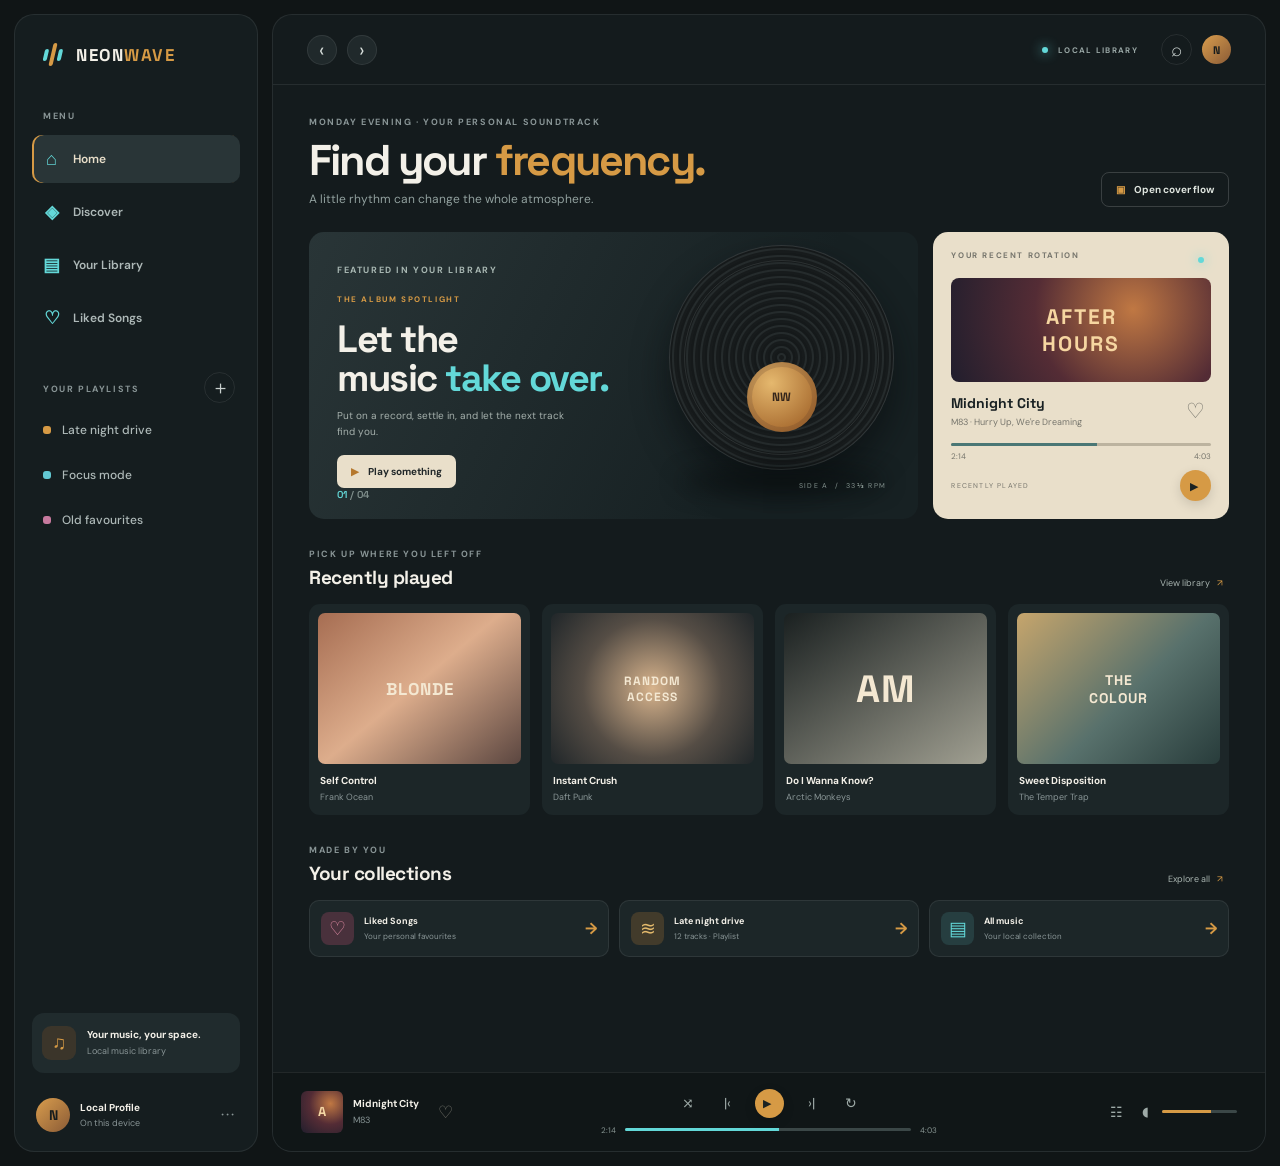
==== frontend/index.html @ ccfdaa90 "Frontend has been completed" ====
<!DOCTYPE html>
<html lang="en">
<head>
  <meta charset="UTF-8">
  <meta name="viewport" content="width=device-width, initial-scale=1.0">
  <meta name="theme-color" content="#101516">
  <title>NeonWave — Music for your space</title>
  <link rel="preconnect" href="https://fonts.googleapis.com">
  <link rel="preconnect" href="https://fonts.gstatic.com" crossorigin>
  <link href="https://fonts.googleapis.com/css2?family=DM+Sans:wght@400;500;600;700&family=Space+Grotesk:wght@400;500;600;700&display=swap" rel="stylesheet">
  <link rel="stylesheet" href="css/style.css">
</head>
<body>
  <div class="app-shell">
    <aside class="sidebar">
      <a class="brand" href="#" aria-label="NeonWave home">
        <span class="brand-mark"><span></span><span></span><span></span></span>
        <span>NEON<span class="brand-accent">WAVE</span></span>
      </a>

      <div class="sidebar-label">MENU</div>
      <nav class="primary-nav" aria-label="Main navigation">
        <button class="nav-item active" data-page="home"><span class="nav-icon">⌂</span>Home</button>
        <button class="nav-item" data-page="discover"><span class="nav-icon">◈</span>Discover</button>
        <button class="nav-item" data-page="library"><span class="nav-icon">▤</span>Your Library</button>
        <button class="nav-item" data-page="liked"><span class="nav-icon">♡</span>Liked Songs</button>
      </nav>

      <div class="sidebar-heading">
        <span class="sidebar-label">YOUR PLAYLISTS</span>
        <button class="icon-button add-playlist" aria-label="Create playlist" title="Create playlist">＋</button>
      </div>
      <nav class="playlist-nav" aria-label="Playlists">
        <button class="playlist-link" data-page="playlist"><span class="playlist-dot dot-gold"></span>Late night drive</button>
        <button class="playlist-link" data-page="playlist"><span class="playlist-dot dot-blue"></span>Focus mode</button>
        <button class="playlist-link" data-page="playlist"><span class="playlist-dot dot-pink"></span>Old favourites</button>
      </nav>

      <div class="sidebar-bottom">
        <div class="storage-card">
          <div class="storage-icon">♫</div>
          <div><strong>Your music, your space.</strong><span>Local music library</span></div>
        </div>
        <button class="profile-button">
          <span class="avatar">N</span>
          <span class="profile-copy"><strong>Local Profile</strong><small>On this device</small></span>
          <span class="more-dots">···</span>
        </button>
      </div>
    </aside>

    <main class="main-panel">
      <header class="topbar">
        <div class="history-controls">
          <button class="round-button" aria-label="Go back">‹</button>
          <button class="round-button" aria-label="Go forward">›</button>
        </div>
        <div class="topbar-right">
          <span class="local-indicator"><i></i> LOCAL LIBRARY</span>
          <button class="icon-button" aria-label="Search">⌕</button>
          <button class="avatar small-avatar" aria-label="Profile">N</button>
        </div>
      </header>

      <section class="page-content" id="page-home">
        <div class="welcome-row">
          <div>
            <p class="eyebrow">MONDAY EVENING · YOUR PERSONAL SOUNDTRACK</p>
            <h1>Find your <span>frequency.</span></h1>
            <p class="subheading">A little rhythm can change the whole atmosphere.</p>
          </div>
          <button class="outline-button" id="open-cover-flow"><span>▣</span> Open cover flow</button>
        </div>

        <div class="feature-grid">
          <article class="vinyl-feature">
            <div class="feature-copy">
              <p class="eyebrow light-eyebrow">FEATURED IN YOUR LIBRARY</p>
              <span class="feature-kicker">THE ALBUM SPOTLIGHT</span>
              <h2>Let the<br>music <em>take over.</em></h2>
              <p class="feature-description">Put on a record, settle in, and let the next track find you.</p>
              <button class="cream-button" id="play-featured"><span>▶</span> Play something</button>
            </div>
            <div class="vinyl-art" aria-label="Decorative vinyl record">
              <div class="record">
                <div class="record-grooves"></div>
                <div class="record-label"><span>NW</span></div>
              </div>
              <div class="record-shadow"></div>
              <span class="art-caption">SIDE A&nbsp; / &nbsp;33⅓ RPM</span>
            </div>
            <div class="feature-number">01 <span>/ 04</span></div>
          </article>

          <article class="now-card">
            <div class="card-topline"><span class="eyebrow">YOUR RECENT ROTATION</span><span class="live-dot"></span></div>
            <div class="mini-cover cover-one"><span>AFTER<br>HOURS</span></div>
            <div class="now-info">
              <div><h3>Midnight City</h3><p>M83 · Hurry Up, We're Dreaming</p></div>
              <button class="heart-button" aria-label="Like song">♡</button>
            </div>
            <div class="mini-progress"><span></span></div>
            <div class="time-row"><span>2:14</span><span>4:03</span></div>
            <div class="card-play-row"><span>RECENTLY PLAYED</span><button class="play-circle" aria-label="Play">▶</button></div>
          </article>
        </div>

        <section class="section-block">
          <div class="section-heading">
            <div><p class="eyebrow">PICK UP WHERE YOU LEFT OFF</p><h2>Recently played</h2></div>
            <button class="text-button" data-page="library">View library <span>↗</span></button>
          </div>
          <div class="recent-grid">
            <article class="music-tile"><div class="tile-cover cover-two"><span>BLONDE</span></div><div class="tile-meta"><strong>Self Control</strong><span>Frank Ocean</span></div><button class="tile-play" aria-label="Play Self Control">▶</button></article>
            <article class="music-tile"><div class="tile-cover cover-three"><span>RANDOM<br>ACCESS</span></div><div class="tile-meta"><strong>Instant Crush</strong><span>Daft Punk</span></div><button class="tile-play" aria-label="Play Instant Crush">▶</button></article>
            <article class="music-tile"><div class="tile-cover cover-four"><span>AM</span></div><div class="tile-meta"><strong>Do I Wanna Know?</strong><span>Arctic Monkeys</span></div><button class="tile-play" aria-label="Play Do I Wanna Know">▶</button></article>
            <article class="music-tile"><div class="tile-cover cover-five"><span>THE<br>COLOUR</span></div><div class="tile-meta"><strong>Sweet Disposition</strong><span>The Temper Trap</span></div><button class="tile-play" aria-label="Play Sweet Disposition">▶</button></article>
          </div>
        </section>

        <section class="section-block library-preview">
          <div class="section-heading">
            <div><p class="eyebrow">MADE BY YOU</p><h2>Your collections</h2></div>
            <button class="text-button" data-page="library">Explore all <span>↗</span></button>
          </div>
          <div class="collection-row">
            <button class="collection-card" data-page="liked"><span class="collection-symbol liked-symbol">♡</span><span><strong>Liked Songs</strong><small>Your personal favourites</small></span><b>→</b></button>
            <button class="collection-card" data-page="playlist"><span class="collection-symbol playlist-symbol">≋</span><span><strong>Late night drive</strong><small>12 tracks · Playlist</small></span><b>→</b></button>
            <button class="collection-card" data-page="library"><span class="collection-symbol library-symbol">▤</span><span><strong>All music</strong><small>Your local collection</small></span><b>→</b></button>
          </div>
        </section>
      </section>

      <section class="page-content alternate-page hidden" id="page-discover">
        <p class="eyebrow">EXPLORE YOUR SOUND</p><h1>Discover<span>.</span></h1><p class="subheading">New corners of your own music collection.</p>
        <div class="empty-state"><div class="empty-orb">✳</div><h2>Your next favourite is already here.</h2><p>Discovery suggestions will appear here as your library grows.</p></div>
      </section>
      <section class="page-content alternate-page hidden" id="page-library">
        <p class="eyebrow">ALL YOUR LOCAL TRACKS</p><h1>Your <span>Library.</span></h1><p class="subheading">One home for every track on this device.</p>
        <div class="empty-state"><div class="empty-orb">♫</div><h2>Your library is ready for music.</h2><p>We'll connect the import-folder and track-list features to Python next.</p></div>
      </section>
      <section class="page-content alternate-page hidden" id="page-liked">
        <p class="eyebrow">THE ONES YOU LOVE</p><h1>Liked <span>Songs.</span></h1><p class="subheading">Every track worth keeping close.</p>
        <div class="empty-state"><div class="empty-orb heart-orb">♡</div><h2>Your favourites live here.</h2><p>Use the heart on a track to add it to this collection.</p></div>
      </section>
      <section class="page-content alternate-page hidden" id="page-playlist">
        <p class="eyebrow">YOUR PERSONAL MIX</p><h1>Playlists<span>.</span></h1><p class="subheading">Collections for every mood and moment.</p>
        <div class="empty-state"><div class="empty-orb">≋</div><h2>Make a playlist your own.</h2><p>Create, rename and organise playlists from your music library.</p><button class="outline-button" id="create-playlist">＋ Create playlist</button></div>
      </section>

      <section class="cover-flow-page hidden" id="cover-flow">
        <div class="cover-flow-header"><button class="outline-button" id="close-cover-flow">← Back to home</button><span class="eyebrow">NOW PLAYING · COVER FLOW</span></div>
        <div class="cover-stage">
          <div class="flow-cover flow-left"><div class="flow-art art-blue">DEEP<br>BLUE</div></div>
          <div class="flow-cover flow-center"><div class="flow-art art-orange">AFTER<br>HOURS</div></div>
          <div class="flow-cover flow-right"><div class="flow-art art-pink">SOFT<br>FOCUS</div></div>
        </div>
        <div class="flow-track"><p class="eyebrow">CURRENTLY SELECTED</p><h2>Midnight City</h2><p>M83 · Hurry Up, We're Dreaming</p></div>
        <div class="flow-controls"><button class="round-button">‹</button><button class="play-circle large-play">▶</button><button class="round-button">›</button></div>
      </section>

      <footer class="player-bar">
        <div class="player-track">
          <div class="player-thumb cover-one">A</div>
          <div class="player-track-copy"><strong id="player-title">Midnight City</strong><span id="player-artist">M83</span></div>
          <button class="heart-button" aria-label="Like current song">♡</button>
        </div>
        <div class="player-center">
          <div class="player-buttons"><button aria-label="Shuffle">⤨</button><button aria-label="Previous">|‹</button><button class="play-circle player-play" id="main-play" aria-label="Play or pause">▶</button><button aria-label="Next">›|</button><button aria-label="Repeat">↻</button></div>
          <div class="seek-row"><span>2:14</span><div class="seek-track"><span></span></div><span>4:03</span></div>
        </div>
        <div class="player-extra"><button aria-label="Queue">☷</button><span>◖</span><div class="volume-track"><span></span></div></div>
      </footer>
    </main>
  </div>
  <script src="js/app.js"></script>
</body>
</html>
---- frontend/css/style.css ----
/* NeonWave — visual system */
:root {
  --bg: #101516;
  --sidebar: #151d1f;
  --panel: #1b2527;
  --panel-soft: #222d2f;
  --cream: #e9dfca;
  --cream-muted: #cfc3aa;
  --ink: #182022;
  --text: #f3f0e8;
  --muted: #899596;
  --gold: #d69a45;
  --cyan: #63d8d8;
  --line: rgba(255,255,255,.08);
  --font: "DM Sans", sans-serif;
  --display: "Space Grotesk", sans-serif;
}
* { box-sizing: border-box; }
html, body { margin: 0; min-height: 100%; background: var(--bg); color: var(--text); font-family: var(--font); }
body { min-width: 760px; }
button { color: inherit; font: inherit; cursor: pointer; }
button:focus-visible, a:focus-visible { outline: 2px solid var(--cyan); outline-offset: 3px; }
.app-shell { min-height: 100vh; display: grid; grid-template-columns: 244px minmax(0,1fr); padding: 14px; gap: 14px; }
.sidebar { background: var(--sidebar); border: 1px solid var(--line); border-radius: 20px; padding: 27px 17px 17px; display: flex; flex-direction: column; min-height: calc(100vh - 28px); }
.brand { display: flex; align-items: center; gap: 11px; color: var(--text); text-decoration: none; font: 700 17px var(--display); letter-spacing: 1.5px; padding: 0 8px 43px; }
.brand-accent { color: var(--gold); }
.brand-mark { width: 25px; height: 25px; display: flex; align-items: center; justify-content: center; gap: 3px; transform: skew(-13deg); }
.brand-mark span { width: 4px; border-radius: 8px; background: var(--cyan); }
.brand-mark span:nth-child(1), .brand-mark span:nth-child(3) { height: 12px; }
.brand-mark span:nth-child(2) { height: 23px; background: var(--gold); }
.sidebar-label, .eyebrow { color: var(--muted); font-size: 9px; font-weight: 700; letter-spacing: 1.6px; }
.sidebar-label { padding: 0 11px 13px; }
.primary-nav, .playlist-nav { display: grid; gap: 5px; }
.nav-item, .playlist-link { border: 0; background: transparent; color: #aeb9b8; text-align: left; border-radius: 10px; padding: 12px 11px; font-size: 12px; font-weight: 600; transition: .2s ease; }
.nav-item { display: flex; align-items: center; gap: 13px; }
.nav-item:hover, .playlist-link:hover { background: rgba(255,255,255,.055); color: white; }
.nav-item.active { background: #293537; color: var(--cream); box-shadow: inset 2px 0 var(--gold); }
.nav-icon { width: 17px; text-align: center; font-size: 18px; color: var(--cyan); }
.sidebar-heading { display: flex; align-items: center; justify-content: space-between; margin-top: 39px; }
.sidebar-heading .sidebar-label { padding-bottom: 13px; }
.icon-button { width: 31px; height: 31px; border: 1px solid var(--line); border-radius: 50%; background: transparent; color: #c8d0ce; font-size: 19px; }
.icon-button:hover { color: var(--cyan); border-color: var(--cyan); }
.add-playlist { margin: -9px 5px 7px 0; }
.playlist-link { display: flex; align-items: center; gap: 11px; font-weight: 500; }
.playlist-dot { width: 8px; height: 8px; border-radius: 3px; }
.dot-gold { background: #d69a45; }.dot-blue { background: #62c8d2; }.dot-pink { background: #c77a9e; }
.sidebar-bottom { margin-top: auto; }
.storage-card { display: flex; gap: 11px; align-items: center; padding: 13px 10px; background: #202b2d; border-radius: 12px; margin-bottom: 15px; }
.storage-icon { width: 34px; height: 34px; display: grid; place-items: center; border-radius: 9px; color: var(--gold); background: #3b352a; font-size: 19px; }
.storage-card strong, .storage-card span { display: block; }.storage-card strong { font-size: 10px; }.storage-card span { color: var(--muted); font-size: 9px; margin-top: 4px; }
.profile-button { width: 100%; display: flex; align-items: center; gap: 10px; padding: 10px 4px 2px; background: transparent; border: 0; text-align: left; }
.avatar { display: grid; place-items: center; flex: 0 0 auto; width: 34px; height: 34px; border-radius: 50%; background: linear-gradient(135deg,#d99d4d,#8a5b36); color: #171c1d; font: 700 14px var(--display); }
.profile-copy { display: grid; gap: 3px; }.profile-copy strong { font-size: 10px; }.profile-copy small { color: var(--muted); font-size: 9px; }.more-dots { margin-left: auto; color: var(--muted); letter-spacing: 2px; }
.main-panel { min-width: 0; background: #141b1d; border: 1px solid var(--line); border-radius: 20px; overflow: hidden; display: flex; flex-direction: column; min-height: calc(100vh - 28px); }
.topbar { height: 70px; flex: 0 0 70px; display: flex; align-items: center; justify-content: space-between; padding: 0 34px; border-bottom: 1px solid var(--line); }
.history-controls, .topbar-right { display: flex; align-items: center; gap: 10px; }
.round-button { width: 30px; height: 30px; display: grid; place-items: center; border: 1px solid var(--line); border-radius: 50%; background: #20292b; color: #d8dfdc; font-size: 20px; }
.round-button:hover { border-color: var(--cyan); color: var(--cyan); }
.local-indicator { color: #9aa8a6; font-size: 8px; font-weight: 700; letter-spacing: 1.3px; margin-right: 13px; }
.local-indicator i, .live-dot { display: inline-block; width: 6px; height: 6px; border-radius: 50%; background: var(--cyan); margin-right: 7px; box-shadow: 0 0 12px #63d8d8; }
.small-avatar { border: 0; width: 29px; height: 29px; font-size: 11px; }
.page-content { padding: 31px 36px 115px; overflow: auto; flex: 1; }
.welcome-row { display: flex; justify-content: space-between; align-items: end; gap: 20px; margin-bottom: 25px; }
.eyebrow { margin: 0 0 10px; }
h1, h2, h3, p { margin-top: 0; }
h1, h2, h3 { font-family: var(--display); }
h1 { margin-bottom: 7px; font-size: clamp(29px,3.4vw,43px); letter-spacing: -1.8px; line-height: 1.08; }
h1 span { color: var(--gold); }
.subheading { color: #91a09e; font-size: 12px; margin-bottom: 0; }
.outline-button { border: 1px solid rgba(255,255,255,.16); background: transparent; color: #dfe5df; padding: 10px 14px; border-radius: 8px; font-size: 10px; font-weight: 700; white-space: nowrap; }
.outline-button:hover { border-color: var(--cyan); color: var(--cyan); }
.outline-button span { color: var(--gold); margin-right: 7px; }
.feature-grid { display: grid; grid-template-columns: minmax(0,1.65fr) minmax(230px,.8fr); gap: 15px; }
.vinyl-feature { position: relative; min-height: 270px; overflow: hidden; border-radius: 15px; padding: 25px 28px; background: linear-gradient(115deg,#293537,#172123 72%); display: flex; align-items: center; }
.feature-copy { position: relative; z-index: 2; width: 57%; }
.light-eyebrow { color: #a8b7b2; }.feature-kicker { color: var(--gold); font-size: 8px; font-weight: 700; letter-spacing: 1.6px; }
.feature-copy h2 { font-size: clamp(25px,3vw,38px); line-height: 1.03; letter-spacing: -1.5px; margin: 13px 0 10px; }
.feature-copy h2 em { color: var(--cyan); font-style: normal; }
.feature-description { max-width: 230px; color: #a6b1ad; font-size: 10px; line-height: 1.6; }
.cream-button { border: 0; border-radius: 7px; padding: 10px 14px; background: var(--cream); color: #202729; font-size: 10px; font-weight: 700; margin-top: 5px; }
.cream-button span { margin-right: 7px; color: #b5782d; }
.vinyl-art { position: absolute; width: 250px; height: 250px; right: 4%; top: 13px; }
.record { position: absolute; width: 225px; height: 225px; border-radius: 50%; right: 0; top: 0; background: repeating-radial-gradient(circle,#171b1c 0 2px,#252b2c 3px 4px,#15191a 5px 7px); box-shadow: 0 18px 35px #080c0d99, inset 0 0 0 1px #68717255; display: grid; place-items: center; }
.record::after { content: ""; position: absolute; inset: 15px; border-radius: 50%; border: 1px solid #727a7740; }
.record-label { width: 70px; height: 70px; display: grid; place-items: center; border-radius: 50%; background: radial-gradient(circle at 35% 30%,#e5b86e,#a96d31 75%); color: #34251b; font: 700 12px var(--display); box-shadow: inset 0 0 0 5px #553b2a33; }
.record-shadow { position: absolute; width: 205px; height: 25px; right: 9px; bottom: 1px; border-radius: 50%; background: #080c0d; filter: blur(12px); opacity: .65; }
.art-caption { position: absolute; right: 8px; bottom: 5px; color: #83918d; font-size: 7px; letter-spacing: 1.3px; }
.feature-number { position: absolute; bottom: 18px; left: 28px; color: var(--cyan); font: 600 10px var(--display); }.feature-number span { color: #82918e; }
.now-card { background: var(--cream); color: var(--ink); border-radius: 15px; padding: 18px; min-width: 0; }
.card-topline { display: flex; align-items: center; justify-content: space-between; }.card-topline .eyebrow { color: #77766d; font-size: 8px; }
.mini-cover { width: 100%; height: 104px; margin: 8px 0 12px; display: grid; place-items: center; border-radius: 8px; color: #f6d6a1; font: 700 21px var(--display); letter-spacing: 2px; text-align: center; }
.cover-one { background: radial-gradient(circle at 70% 30%,#c07843,#542c35 50%,#211e2d); }
.now-info { display: flex; align-items: center; justify-content: space-between; gap: 8px; }.now-info h3 { font-size: 14px; margin: 0 0 4px; }.now-info p { font-size: 9px; color: #77766d; margin: 0; }
.heart-button { border: 0; background: transparent; color: #77766d; font-size: 21px; }.heart-button.liked { color: #d05c72; }
.mini-progress, .seek-track, .volume-track { height: 3px; border-radius: 10px; background: #bcb39f; overflow: hidden; }.mini-progress { margin-top: 15px; }.mini-progress span { display: block; width: 56%; height: 100%; background: #4a7775; }
.time-row { display: flex; justify-content: space-between; color: #77766d; font-size: 8px; margin-top: 5px; }
.card-play-row { display: flex; justify-content: space-between; align-items: center; color: #77766d; font-size: 7px; letter-spacing: 1.2px; margin-top: 9px; }
.play-circle { border: 0; width: 31px; height: 31px; border-radius: 50%; display: grid; place-items: center; background: var(--gold); color: #1b2222; font-size: 11px; padding-left: 2px; box-shadow: 0 4px 12px #0002; }.play-circle:hover { transform: scale(1.06); }
.section-block { margin-top: 29px; }.section-heading { display: flex; align-items: end; justify-content: space-between; margin-bottom: 14px; }.section-heading .eyebrow { margin-bottom: 5px; }.section-heading h2 { font-size: 19px; margin: 0; letter-spacing: -.5px; }
.text-button { border: 0; background: transparent; color: #a8b4b0; font-size: 9px; }.text-button span { color: var(--gold); margin-left: 5px; }
.recent-grid { display: grid; grid-template-columns: repeat(4,minmax(0,1fr)); gap: 12px; }
.music-tile { position: relative; min-width: 0; padding: 9px; border-radius: 11px; background: #1c2628; transition: background .2s,transform .2s; }.music-tile:hover { background: #263335; transform: translateY(-2px); }
.tile-cover { aspect-ratio: 1.35; display: grid; place-items: center; border-radius: 7px; margin-bottom: 10px; color: #f4e8d2; text-align: center; font: 700 17px var(--display); letter-spacing: 1px; }
.cover-two { background: linear-gradient(140deg,#a66d52,#ddad8c 48%,#5b4640); }.cover-three { background: radial-gradient(circle at 50% 50%,#d7b38c,#554d45 55%,#202629); font-size: 12px; }.cover-four { background: linear-gradient(145deg,#1a2020,#a1a092); font-size: 38px; }.cover-five { background: linear-gradient(135deg,#c6a56c,#58716c 55%,#283c3b); font-size: 14px; }
.tile-meta { display: grid; gap: 4px; padding: 0 2px 3px; }.tile-meta strong { font-size: 10px; overflow: hidden; white-space: nowrap; text-overflow: ellipsis; }.tile-meta span { color: var(--muted); font-size: 9px; }
.tile-play { position: absolute; right: 15px; bottom: 39px; width: 27px; height: 27px; border: 0; border-radius: 50%; background: var(--gold); color: #172021; opacity: 0; transform: translateY(4px); transition: .2s; }.music-tile:hover .tile-play { opacity: 1; transform: translateY(0); }
.collection-row { display: grid; grid-template-columns: repeat(3,minmax(0,1fr)); gap: 10px; }.collection-card { display: flex; align-items: center; gap: 10px; min-width: 0; padding: 11px; text-align: left; border: 1px solid var(--line); background: #1c2628; border-radius: 10px; }.collection-card:hover { border-color: #647b78; }.collection-card > span:nth-child(2) { display: grid; gap: 4px; min-width: 0; }.collection-card strong { font-size: 9px; }.collection-card small { color: var(--muted); font-size: 8px; }.collection-card b { margin-left: auto; color: var(--gold); }
.collection-symbol { flex: 0 0 33px; width: 33px; height: 33px; border-radius: 8px; display: grid; place-items: center; font-size: 19px; }.liked-symbol { background: #49313c; color: #e18ba4; }.playlist-symbol { background: #423b2b; color: #e3b96c; }.library-symbol { background: #263e40; color: var(--cyan); }
.player-bar { position: sticky; bottom: 0; z-index: 5; min-height: 79px; display: grid; grid-template-columns: minmax(190px,1fr) minmax(240px,1.2fr) minmax(150px,1fr); align-items: center; gap: 20px; padding: 10px 28px; background: #101718f2; border-top: 1px solid var(--line); backdrop-filter: blur(16px); }
.player-track { display: flex; align-items: center; gap: 10px; min-width: 0; }.player-thumb { width: 42px; height: 42px; flex: 0 0 auto; display: grid; place-items: center; border-radius: 6px; color: #f5d7a5; font: 700 13px var(--display); }.player-track-copy { display: grid; gap: 4px; min-width: 0; }.player-track-copy strong { font-size: 10px; white-space: nowrap; }.player-track-copy span { color: var(--muted); font-size: 9px; }.player-track .heart-button { margin-left: 3px; font-size: 17px; }
.player-center { display: grid; gap: 7px; }.player-buttons { display: flex; justify-content: center; align-items: center; gap: 18px; }.player-buttons > button:not(.play-circle), .player-extra > button { border: 0; background: transparent; color: #9eaaa7; font-size: 14px; }.player-buttons > button:hover, .player-extra > button:hover { color: var(--cyan); }.player-play { width: 29px; height: 29px; }
.seek-row { display: flex; align-items: center; gap: 9px; color: #879491; font-size: 8px; }.seek-track { flex: 1; background: #3b4747; }.seek-track span { display: block; width: 54%; height: 100%; background: var(--cyan); }
.player-extra { display: flex; align-items: center; justify-content: end; gap: 13px; color: #9eaaa7; font-size: 13px; }.volume-track { width: 75px; background: #3b4747; }.volume-track span { display: block; width: 65%; height: 100%; background: var(--gold); }
.hidden { display: none !important; }.alternate-page { min-height: 600px; }.alternate-page h1 { margin-top: 12px; }.empty-state { min-height: 330px; display: grid; place-content: center; justify-items: center; text-align: center; border: 1px dashed #3a4949; border-radius: 15px; margin-top: 35px; padding: 25px; }.empty-orb { width: 62px; height: 62px; display: grid; place-items: center; border-radius: 50%; color: var(--cyan); background: #233536; font-size: 27px; margin-bottom: 17px; }.heart-orb { color: #e18ba4; background: #3e2933; }.empty-state h2 { font-size: 20px; margin-bottom: 7px; }.empty-state p { color: var(--muted); font-size: 11px; }
.cover-flow-page { flex: 1; padding: 28px 35px 110px; text-align: center; }.cover-flow-header { display: flex; justify-content: space-between; align-items: center; }.cover-flow-header .eyebrow { margin: 0; }.cover-stage { height: 350px; display: flex; justify-content: center; align-items: center; perspective: 900px; }.flow-cover { width: 205px; height: 205px; position: relative; transition: .3s; }.flow-cover .flow-art { width: 100%; height: 100%; display: grid; place-items: center; border-radius: 9px; box-shadow: 0 20px 45px #0008; font: 700 25px var(--display); letter-spacing: 2px; }.flow-left { transform: translateX(42px) rotateY(35deg) scale(.78); opacity: .65; }.flow-center { z-index: 2; transform: scale(1.12); }.flow-right { transform: translateX(-42px) rotateY(-35deg) scale(.78); opacity: .65; }.art-blue { background: linear-gradient(145deg,#9ab6c2,#243e53 60%,#15212a); }.art-orange { background: radial-gradient(circle at 65% 30%,#f0bb72,#9d4c36 45%,#302333); color: #f8e0bd; }.art-pink { background: linear-gradient(135deg,#e0b3b1,#885f77 50%,#292c43); }.flow-track { margin-top: -5px; }.flow-track .eyebrow { margin-bottom: 7px; }.flow-track h2 { margin-bottom: 5px; font-size: 23px; }.flow-track p:last-child { color: var(--muted); font-size: 10px; }.flow-controls { display: flex; justify-content: center; align-items: center; gap: 22px; margin-top: 19px; }.large-play { width: 43px; height: 43px; font-size: 14px; }
@media (max-width: 1050px) { .app-shell { grid-template-columns: 205px minmax(0,1fr); }.sidebar { padding-inline: 12px; }.page-content { padding-inline: 23px; }.feature-grid { grid-template-columns: minmax(0,1.3fr) minmax(205px,.8fr); }.vinyl-art { right: -25px; opacity: .8; }.recent-grid { grid-template-columns: repeat(2,minmax(0,1fr)); }.collection-row { grid-template-columns: 1fr; }.player-bar { padding-inline: 17px; gap: 10px; } }
@media (max-width: 800px) { body { min-width: 0; }.app-shell { display: block; padding: 8px; }.sidebar { min-height: auto; margin-bottom: 8px; padding: 13px; }.brand { padding: 0 5px 13px; }.sidebar-label, .sidebar-heading, .playlist-nav, .sidebar-bottom { display: none; }.primary-nav { display: flex; overflow-x: auto; }.nav-item { white-space: nowrap; padding: 9px; }.main-panel { min-height: calc(100vh - 105px); }.topbar { padding-inline: 17px; }.page-content { padding: 23px 16px 110px; }.welcome-row { align-items: start; flex-direction: column; }.feature-grid { grid-template-columns: 1fr; }.vinyl-feature { min-height: 250px; }.now-card { display: none; }.player-bar { grid-template-columns: 1fr auto; }.player-center { grid-column: 1 / -1; grid-row: 2; }.player-extra { display: none; }.player-track { grid-column: 1; }.recent-grid { grid-template-columns: repeat(2,minmax(0,1fr)); }.cover-stage { transform: scale(.8); }.cover-flow-page { padding-inline: 12px; } }
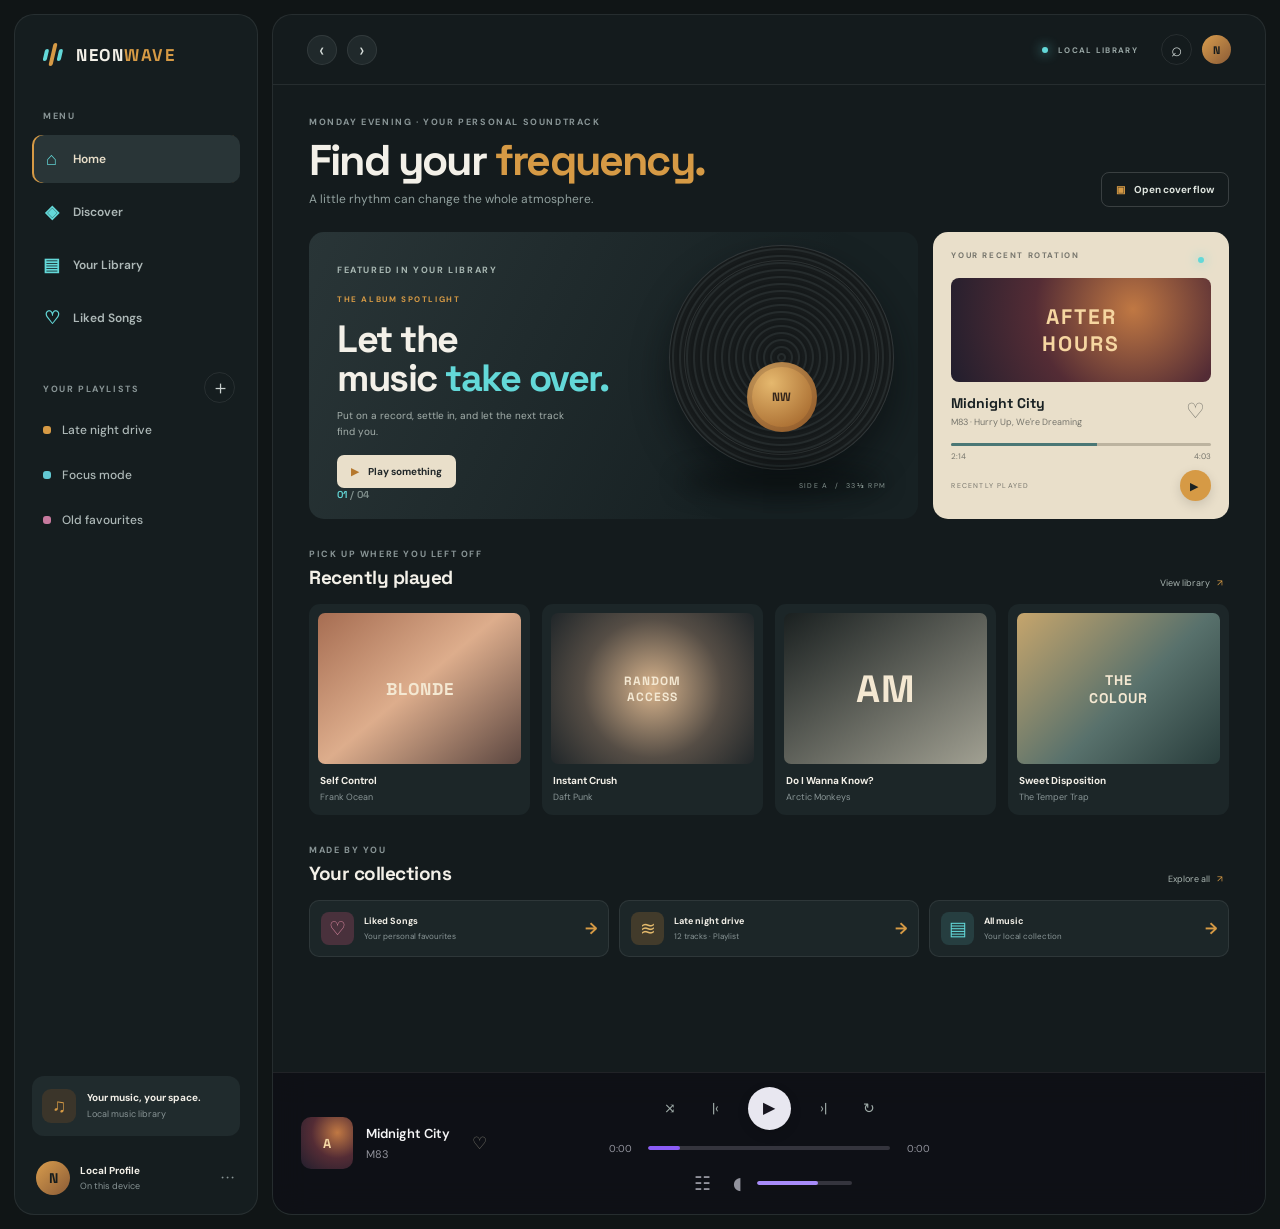
==== commit 53884585: "audio controll has been added" ====
--- a/frontend/index.html
+++ b/frontend/index.html
@@ -1,5 +1,6 @@
 <!DOCTYPE html>
 <html lang="en">
+
 <head>
   <meta charset="UTF-8">
   <meta name="viewport" content="width=device-width, initial-scale=1.0">
@@ -7,9 +8,12 @@
   <title>NeonWave — Music for your space</title>
   <link rel="preconnect" href="https://fonts.googleapis.com">
   <link rel="preconnect" href="https://fonts.gstatic.com" crossorigin>
-  <link href="https://fonts.googleapis.com/css2?family=DM+Sans:wght@400;500;600;700&family=Space+Grotesk:wght@400;500;600;700&display=swap" rel="stylesheet">
+  <link
+    href="https://fonts.googleapis.com/css2?family=DM+Sans:wght@400;500;600;700&family=Space+Grotesk:wght@400;500;600;700&display=swap"
+    rel="stylesheet">
   <link rel="stylesheet" href="css/style.css">
 </head>
+
 <body>
   <div class="app-shell">
     <aside class="sidebar">
@@ -31,9 +35,12 @@
         <button class="icon-button add-playlist" aria-label="Create playlist" title="Create playlist">＋</button>
       </div>
       <nav class="playlist-nav" aria-label="Playlists">
-        <button class="playlist-link" data-page="playlist"><span class="playlist-dot dot-gold"></span>Late night drive</button>
-        <button class="playlist-link" data-page="playlist"><span class="playlist-dot dot-blue"></span>Focus mode</button>
-        <button class="playlist-link" data-page="playlist"><span class="playlist-dot dot-pink"></span>Old favourites</button>
+        <button class="playlist-link" data-page="playlist"><span class="playlist-dot dot-gold"></span>Late night
+          drive</button>
+        <button class="playlist-link" data-page="playlist"><span class="playlist-dot dot-blue"></span>Focus
+          mode</button>
+        <button class="playlist-link" data-page="playlist"><span class="playlist-dot dot-pink"></span>Old
+          favourites</button>
       </nav>
 
       <div class="sidebar-bottom">
@@ -93,86 +100,193 @@
           </article>
 
           <article class="now-card">
-            <div class="card-topline"><span class="eyebrow">YOUR RECENT ROTATION</span><span class="live-dot"></span></div>
+            <div class="card-topline"><span class="eyebrow">YOUR RECENT ROTATION</span><span class="live-dot"></span>
+            </div>
             <div class="mini-cover cover-one"><span>AFTER<br>HOURS</span></div>
             <div class="now-info">
-              <div><h3>Midnight City</h3><p>M83 · Hurry Up, We're Dreaming</p></div>
+              <div>
+                <h3>Midnight City</h3>
+                <p>M83 · Hurry Up, We're Dreaming</p>
+              </div>
               <button class="heart-button" aria-label="Like song">♡</button>
             </div>
             <div class="mini-progress"><span></span></div>
             <div class="time-row"><span>2:14</span><span>4:03</span></div>
-            <div class="card-play-row"><span>RECENTLY PLAYED</span><button class="play-circle" aria-label="Play">▶</button></div>
+            <div class="card-play-row"><span>RECENTLY PLAYED</span><button class="play-circle"
+                aria-label="Play">▶</button></div>
           </article>
         </div>
 
         <section class="section-block">
           <div class="section-heading">
-            <div><p class="eyebrow">PICK UP WHERE YOU LEFT OFF</p><h2>Recently played</h2></div>
+            <div>
+              <p class="eyebrow">PICK UP WHERE YOU LEFT OFF</p>
+              <h2>Recently played</h2>
+            </div>
             <button class="text-button" data-page="library">View library <span>↗</span></button>
           </div>
           <div class="recent-grid">
-            <article class="music-tile"><div class="tile-cover cover-two"><span>BLONDE</span></div><div class="tile-meta"><strong>Self Control</strong><span>Frank Ocean</span></div><button class="tile-play" aria-label="Play Self Control">▶</button></article>
-            <article class="music-tile"><div class="tile-cover cover-three"><span>RANDOM<br>ACCESS</span></div><div class="tile-meta"><strong>Instant Crush</strong><span>Daft Punk</span></div><button class="tile-play" aria-label="Play Instant Crush">▶</button></article>
-            <article class="music-tile"><div class="tile-cover cover-four"><span>AM</span></div><div class="tile-meta"><strong>Do I Wanna Know?</strong><span>Arctic Monkeys</span></div><button class="tile-play" aria-label="Play Do I Wanna Know">▶</button></article>
-            <article class="music-tile"><div class="tile-cover cover-five"><span>THE<br>COLOUR</span></div><div class="tile-meta"><strong>Sweet Disposition</strong><span>The Temper Trap</span></div><button class="tile-play" aria-label="Play Sweet Disposition">▶</button></article>
+            <article class="music-tile">
+              <div class="tile-cover cover-two"><span>BLONDE</span></div>
+              <div class="tile-meta"><strong>Self Control</strong><span>Frank Ocean</span></div><button
+                class="tile-play" aria-label="Play Self Control">▶</button>
+            </article>
+            <article class="music-tile">
+              <div class="tile-cover cover-three"><span>RANDOM<br>ACCESS</span></div>
+              <div class="tile-meta"><strong>Instant Crush</strong><span>Daft Punk</span></div><button class="tile-play"
+                aria-label="Play Instant Crush">▶</button>
+            </article>
+            <article class="music-tile">
+              <div class="tile-cover cover-four"><span>AM</span></div>
+              <div class="tile-meta"><strong>Do I Wanna Know?</strong><span>Arctic Monkeys</span></div><button
+                class="tile-play" aria-label="Play Do I Wanna Know">▶</button>
+            </article>
+            <article class="music-tile">
+              <div class="tile-cover cover-five"><span>THE<br>COLOUR</span></div>
+              <div class="tile-meta"><strong>Sweet Disposition</strong><span>The Temper Trap</span></div><button
+                class="tile-play" aria-label="Play Sweet Disposition">▶</button>
+            </article>
           </div>
         </section>
 
         <section class="section-block library-preview">
           <div class="section-heading">
-            <div><p class="eyebrow">MADE BY YOU</p><h2>Your collections</h2></div>
+            <div>
+              <p class="eyebrow">MADE BY YOU</p>
+              <h2>Your collections</h2>
+            </div>
             <button class="text-button" data-page="library">Explore all <span>↗</span></button>
           </div>
           <div class="collection-row">
-            <button class="collection-card" data-page="liked"><span class="collection-symbol liked-symbol">♡</span><span><strong>Liked Songs</strong><small>Your personal favourites</small></span><b>→</b></button>
-            <button class="collection-card" data-page="playlist"><span class="collection-symbol playlist-symbol">≋</span><span><strong>Late night drive</strong><small>12 tracks · Playlist</small></span><b>→</b></button>
-            <button class="collection-card" data-page="library"><span class="collection-symbol library-symbol">▤</span><span><strong>All music</strong><small>Your local collection</small></span><b>→</b></button>
+            <button class="collection-card" data-page="liked"><span
+                class="collection-symbol liked-symbol">♡</span><span><strong>Liked Songs</strong><small>Your personal
+                  favourites</small></span><b>→</b></button>
+            <button class="collection-card" data-page="playlist"><span
+                class="collection-symbol playlist-symbol">≋</span><span><strong>Late night drive</strong><small>12
+                  tracks · Playlist</small></span><b>→</b></button>
+            <button class="collection-card" data-page="library"><span
+                class="collection-symbol library-symbol">▤</span><span><strong>All music</strong><small>Your local
+                  collection</small></span><b>→</b></button>
           </div>
         </section>
       </section>
 
       <section class="page-content alternate-page hidden" id="page-discover">
-        <p class="eyebrow">EXPLORE YOUR SOUND</p><h1>Discover<span>.</span></h1><p class="subheading">New corners of your own music collection.</p>
-        <div class="empty-state"><div class="empty-orb">✳</div><h2>Your next favourite is already here.</h2><p>Discovery suggestions will appear here as your library grows.</p></div>
+        <p class="eyebrow">EXPLORE YOUR SOUND</p>
+        <h1>Discover<span>.</span></h1>
+        <p class="subheading">New corners of your own music collection.</p>
+        <div class="empty-state">
+          <div class="empty-orb">✳</div>
+          <h2>Your next favourite is already here.</h2>
+          <p>Discovery suggestions will appear here as your library grows.</p>
+        </div>
       </section>
       <section class="page-content alternate-page hidden" id="page-library">
-        <p class="eyebrow">ALL YOUR LOCAL TRACKS</p><h1>Your <span>Library.</span></h1><p class="subheading">One home for every track on this device.</p>
-        <div class="empty-state"><div class="empty-orb">♫</div><h2>Your library is ready for music.</h2><p>We'll connect the import-folder and track-list features to Python next.</p></div>
+
+        <p class="eyebrow">ALL YOUR LOCAL TRACKS</p>
+
+        <h1>Your <span>Library.</span></h1>
+
+        <p class="subheading">
+          One home for every track on this device.
+        </p>
+
+        <div class="library-toolbar">
+          <div>
+            <h2>All songs</h2>
+            <span id="library-count">Loading library...</span>
+          </div>
+
+          <button class="outline-button" id="refresh-library">
+            ↻ Refresh
+          </button>
+        </div>
+
+        <div class="library-song-list" id="library-song-list">
+          <div class="empty-state">
+            <div class="empty-orb">♫</div>
+            <h2>Loading your music...</h2>
+            <p>NeonWave is scanning your music folder.</p>
+          </div>
+        </div>
+
       </section>
       <section class="page-content alternate-page hidden" id="page-liked">
-        <p class="eyebrow">THE ONES YOU LOVE</p><h1>Liked <span>Songs.</span></h1><p class="subheading">Every track worth keeping close.</p>
-        <div class="empty-state"><div class="empty-orb heart-orb">♡</div><h2>Your favourites live here.</h2><p>Use the heart on a track to add it to this collection.</p></div>
+        <p class="eyebrow">THE ONES YOU LOVE</p>
+        <h1>Liked <span>Songs.</span></h1>
+        <p class="subheading">Every track worth keeping close.</p>
+        <div class="empty-state">
+          <div class="empty-orb heart-orb">♡</div>
+          <h2>Your favourites live here.</h2>
+          <p>Use the heart on a track to add it to this collection.</p>
+        </div>
       </section>
       <section class="page-content alternate-page hidden" id="page-playlist">
-        <p class="eyebrow">YOUR PERSONAL MIX</p><h1>Playlists<span>.</span></h1><p class="subheading">Collections for every mood and moment.</p>
-        <div class="empty-state"><div class="empty-orb">≋</div><h2>Make a playlist your own.</h2><p>Create, rename and organise playlists from your music library.</p><button class="outline-button" id="create-playlist">＋ Create playlist</button></div>
+        <p class="eyebrow">YOUR PERSONAL MIX</p>
+        <h1>Playlists<span>.</span></h1>
+        <p class="subheading">Collections for every mood and moment.</p>
+        <div class="empty-state">
+          <div class="empty-orb">≋</div>
+          <h2>Make a playlist your own.</h2>
+          <p>Create, rename and organise playlists from your music library.</p><button class="outline-button"
+            id="create-playlist">＋ Create playlist</button>
+        </div>
       </section>
 
       <section class="cover-flow-page hidden" id="cover-flow">
-        <div class="cover-flow-header"><button class="outline-button" id="close-cover-flow">← Back to home</button><span class="eyebrow">NOW PLAYING · COVER FLOW</span></div>
+        <div class="cover-flow-header"><button class="outline-button" id="close-cover-flow">← Back to home</button><span
+            class="eyebrow">NOW PLAYING · COVER FLOW</span></div>
         <div class="cover-stage">
-          <div class="flow-cover flow-left"><div class="flow-art art-blue">DEEP<br>BLUE</div></div>
-          <div class="flow-cover flow-center"><div class="flow-art art-orange">AFTER<br>HOURS</div></div>
-          <div class="flow-cover flow-right"><div class="flow-art art-pink">SOFT<br>FOCUS</div></div>
-        </div>
-        <div class="flow-track"><p class="eyebrow">CURRENTLY SELECTED</p><h2>Midnight City</h2><p>M83 · Hurry Up, We're Dreaming</p></div>
-        <div class="flow-controls"><button class="round-button">‹</button><button class="play-circle large-play">▶</button><button class="round-button">›</button></div>
+          <div class="flow-cover flow-left">
+            <div class="flow-art art-blue">DEEP<br>BLUE</div>
+          </div>
+          <div class="flow-cover flow-center">
+            <div class="flow-art art-orange">AFTER<br>HOURS</div>
+          </div>
+          <div class="flow-cover flow-right">
+            <div class="flow-art art-pink">SOFT<br>FOCUS</div>
+          </div>
+        </div>
+        <div class="flow-track">
+          <p class="eyebrow">CURRENTLY SELECTED</p>
+          <h2>Midnight City</h2>
+          <p>M83 · Hurry Up, We're Dreaming</p>
+        </div>
+        <div class="flow-controls"><button class="round-button">‹</button><button
+            class="play-circle large-play">▶</button><button class="round-button">›</button></div>
       </section>
 
       <footer class="player-bar">
         <div class="player-track">
           <div class="player-thumb cover-one">A</div>
-          <div class="player-track-copy"><strong id="player-title">Midnight City</strong><span id="player-artist">M83</span></div>
+          <div class="player-track-copy"><strong id="player-title">Midnight City</strong><span
+              id="player-artist">M83</span></div>
           <button class="heart-button" aria-label="Like current song">♡</button>
         </div>
         <div class="player-center">
-          <div class="player-buttons"><button aria-label="Shuffle">⤨</button><button aria-label="Previous">|‹</button><button class="play-circle player-play" id="main-play" aria-label="Play or pause">▶</button><button aria-label="Next">›|</button><button aria-label="Repeat">↻</button></div>
-          <div class="seek-row"><span>2:14</span><div class="seek-track"><span></span></div><span>4:03</span></div>
-        </div>
-        <div class="player-extra"><button aria-label="Queue">☷</button><span>◖</span><div class="volume-track"><span></span></div></div>
+          <div class="player-buttons">
+            <button id="shuffle-button" aria-label="Shuffle">⤨</button>
+            <button id="previous-button" aria-label="Previous">|‹</button>
+            <button class="play-circle player-play" id="main-play" aria-label="Play or pause">▶</button>
+            <button id="next-button" aria-label="Next">›|</button>
+            <button id="repeat-button" aria-label="Repeat">↻</button>
+          </div>
+          <div class="seek-row">
+            <span id="current-time">0:00</span>
+
+            <div class="seek-track" id="seek-track">
+              <span id="progress-fill"></span>
+            </div>
+
+            <span id="total-time">0:00</span>
+          </div>
+          <div class="player-extra"><button aria-label="Queue">☷</button><span>◖</span>
+            <div class="volume-track"><span></span></div>
+          </div>
       </footer>
     </main>
   </div>
   <script src="js/app.js"></script>
 </body>
-</html>
+
+</html>
--- a/frontend/css/style.css
+++ b/frontend/css/style.css
@@ -115,3 +115,319 @@
 .cover-flow-page { flex: 1; padding: 28px 35px 110px; text-align: center; }.cover-flow-header { display: flex; justify-content: space-between; align-items: center; }.cover-flow-header .eyebrow { margin: 0; }.cover-stage { height: 350px; display: flex; justify-content: center; align-items: center; perspective: 900px; }.flow-cover { width: 205px; height: 205px; position: relative; transition: .3s; }.flow-cover .flow-art { width: 100%; height: 100%; display: grid; place-items: center; border-radius: 9px; box-shadow: 0 20px 45px #0008; font: 700 25px var(--display); letter-spacing: 2px; }.flow-left { transform: translateX(42px) rotateY(35deg) scale(.78); opacity: .65; }.flow-center { z-index: 2; transform: scale(1.12); }.flow-right { transform: translateX(-42px) rotateY(-35deg) scale(.78); opacity: .65; }.art-blue { background: linear-gradient(145deg,#9ab6c2,#243e53 60%,#15212a); }.art-orange { background: radial-gradient(circle at 65% 30%,#f0bb72,#9d4c36 45%,#302333); color: #f8e0bd; }.art-pink { background: linear-gradient(135deg,#e0b3b1,#885f77 50%,#292c43); }.flow-track { margin-top: -5px; }.flow-track .eyebrow { margin-bottom: 7px; }.flow-track h2 { margin-bottom: 5px; font-size: 23px; }.flow-track p:last-child { color: var(--muted); font-size: 10px; }.flow-controls { display: flex; justify-content: center; align-items: center; gap: 22px; margin-top: 19px; }.large-play { width: 43px; height: 43px; font-size: 14px; }
 @media (max-width: 1050px) { .app-shell { grid-template-columns: 205px minmax(0,1fr); }.sidebar { padding-inline: 12px; }.page-content { padding-inline: 23px; }.feature-grid { grid-template-columns: minmax(0,1.3fr) minmax(205px,.8fr); }.vinyl-art { right: -25px; opacity: .8; }.recent-grid { grid-template-columns: repeat(2,minmax(0,1fr)); }.collection-row { grid-template-columns: 1fr; }.player-bar { padding-inline: 17px; gap: 10px; } }
 @media (max-width: 800px) { body { min-width: 0; }.app-shell { display: block; padding: 8px; }.sidebar { min-height: auto; margin-bottom: 8px; padding: 13px; }.brand { padding: 0 5px 13px; }.sidebar-label, .sidebar-heading, .playlist-nav, .sidebar-bottom { display: none; }.primary-nav { display: flex; overflow-x: auto; }.nav-item { white-space: nowrap; padding: 9px; }.main-panel { min-height: calc(100vh - 105px); }.topbar { padding-inline: 17px; }.page-content { padding: 23px 16px 110px; }.welcome-row { align-items: start; flex-direction: column; }.feature-grid { grid-template-columns: 1fr; }.vinyl-feature { min-height: 250px; }.now-card { display: none; }.player-bar { grid-template-columns: 1fr auto; }.player-center { grid-column: 1 / -1; grid-row: 2; }.player-extra { display: none; }.player-track { grid-column: 1; }.recent-grid { grid-template-columns: repeat(2,minmax(0,1fr)); }.cover-stage { transform: scale(.8); }.cover-flow-page { padding-inline: 12px; } }
+/* =================================
+   NEONWAVE MUSIC LIBRARY
+================================= */
+
+.library-toolbar {
+    display: flex;
+    justify-content: space-between;
+    align-items: center;
+    margin: 35px 0 20px;
+}
+
+.library-toolbar h2 {
+    margin: 0 0 5px;
+}
+
+#library-count {
+    color: var(--text-muted, #929a9b);
+    font-size: 13px;
+}
+
+.library-song-list {
+    display: flex;
+    flex-direction: column;
+    gap: 8px;
+}
+
+.library-track {
+    display: grid;
+    grid-template-columns: 35px 48px minmax(140px, 1.5fr) minmax(100px, 1fr) 55px;
+    align-items: center;
+    gap: 15px;
+    padding: 12px 16px;
+    border-radius: 12px;
+    transition: background 0.2s ease;
+}
+
+.library-track:hover {
+    background: rgba(255, 255, 255, 0.06);
+}
+
+.track-number {
+    color: #929a9b;
+    font-size: 13px;
+    text-align: center;
+}
+
+.track-cover {
+    width: 45px;
+    height: 45px;
+    border-radius: 8px;
+    display: flex;
+    justify-content: center;
+    align-items: center;
+    background: linear-gradient(135deg, #263d42, #b28b55);
+    color: white;
+    font-size: 23px;
+}
+
+.track-information {
+    display: flex;
+    flex-direction: column;
+    gap: 5px;
+    min-width: 0;
+}
+
+.track-information strong {
+    color: #f3f3f0;
+    font-size: 14px;
+    overflow: hidden;
+    text-overflow: ellipsis;
+    white-space: nowrap;
+}
+
+.track-information span,
+.track-album,
+.track-duration {
+    color: #929a9b;
+    font-size: 12px;
+}
+
+.track-album {
+    overflow: hidden;
+    text-overflow: ellipsis;
+    white-space: nowrap;
+}
+
+.track-duration {
+    text-align: right;
+}
+
+@media (max-width: 700px) {
+
+    .library-track {
+        grid-template-columns: 25px 42px minmax(100px, 1fr) 45px;
+        gap: 9px;
+    }
+
+    .track-album {
+        display: none;
+    }
+
+}
+
+
+/* =================================
+   NEONWAVE - MODERN PLAYER BAR
+================================= */
+
+.player-bar {
+    display: grid;
+    grid-template-columns: minmax(0, 1fr) minmax(300px, 1.2fr) minmax(0, 1fr);
+    align-items: center;
+    gap: 28px;
+    min-height: 96px;
+    padding: 14px 28px;
+    background: rgba(15, 17, 22, 0.97);
+    border-top: 1px solid rgba(255, 255, 255, 0.08);
+}
+
+/* LEFT: TRACK INFORMATION */
+
+.player-track {
+    display: flex;
+    align-items: center;
+    gap: 13px;
+    min-width: 0;
+}
+
+.player-thumb {
+    width: 52px;
+    height: 52px;
+    flex-shrink: 0;
+    border-radius: 10px;
+}
+
+.player-track-copy {
+    display: flex;
+    flex-direction: column;
+    gap: 5px;
+    min-width: 0;
+}
+
+.player-track-copy strong {
+    font-size: 13px;
+    font-weight: 600;
+    color: #f5f5f7;
+    overflow: hidden;
+    text-overflow: ellipsis;
+    white-space: nowrap;
+}
+
+.player-track-copy span {
+    font-size: 11px;
+    color: #92939d;
+}
+
+/* CENTER: PLAYBACK CONTROLS */
+
+.player-center {
+    display: flex;
+    flex-direction: column;
+    align-items: center;
+    justify-content: center;
+    width: 100%;
+    gap: 12px;
+}
+
+.player-buttons {
+    display: flex;
+    align-items: center;
+    justify-content: center;
+    gap: 22px;
+    width: 100%;
+}
+
+.player-buttons button,
+.player-extra button {
+    display: inline-flex;
+    align-items: center;
+    justify-content: center;
+    border: none;
+    background: transparent;
+    color: #92939d;
+    cursor: pointer;
+    font-size: 19px;
+    line-height: 1;
+    padding: 7px;
+    border-radius: 50%;
+    transition: color 0.2s ease, background 0.2s ease,
+                transform 0.2s ease;
+}
+
+.player-buttons button:hover,
+.player-extra button:hover {
+    color: #ffffff;
+    background: rgba(255, 255, 255, 0.08);
+}
+
+.player-buttons .player-play {
+    width: 43px;
+    height: 43px;
+    padding: 0;
+    background: #e8e7f0;
+    color: #17151f;
+    font-size: 16px;
+    border-radius: 50%;
+}
+
+.player-buttons .player-play:hover {
+    background: #ffffff;
+    color: #17151f;
+    transform: scale(1.06);
+}
+
+/* PROGRESS BAR */
+
+.seek-row {
+    display: flex;
+    align-items: center;
+    justify-content: center;
+    gap: 12px;
+    width: 100%;
+    max-width: 520px;
+}
+
+.seek-row span {
+    min-width: 32px;
+    font-size: 10px;
+    color: #92939d;
+    text-align: center;
+}
+
+.seek-track {
+    position: relative;
+    flex: 1;
+    height: 4px;
+    border-radius: 20px;
+    background: #34343d;
+    overflow: hidden;
+}
+
+.seek-track span {
+    display: block;
+    width: 35%;
+    height: 100%;
+    background: #a78bfa;
+    border-radius: inherit;
+}
+
+/* RIGHT: EXTRA CONTROLS */
+
+.player-extra {
+    display: flex;
+    align-items: center;
+    justify-content: flex-end;
+    gap: 15px;
+}
+
+.player-extra > span {
+    color: #92939d;
+    font-size: 17px;
+}
+
+.volume-track {
+    width: 95px;
+    height: 4px;
+    border-radius: 20px;
+    background: #34343d;
+    overflow: hidden;
+}
+
+.volume-track span {
+    display: block;
+    width: 65%;
+    height: 100%;
+    background: #a78bfa;
+    border-radius: inherit;
+}
+
+/* RESPONSIVE */
+
+@media (max-width: 760px) {
+    .player-bar {
+        grid-template-columns: 1fr;
+        gap: 14px;
+        padding: 14px;
+    }
+
+    .player-track {
+        justify-content: center;
+    }
+
+    .player-extra {
+        display: none;
+    }
+}
+
+.seek-track {
+    cursor: pointer;
+    overflow: hidden;
+}
+
+#progress-fill {
+    display: block;
+    width: 0%;
+    height: 100%;
+    background: #8b5cf6;
+    border-radius: inherit;
+    transition: width 0.2s linear;
+}
+
+.seek-track {
+    cursor: pointer;
+    touch-action: none;
+    user-select: none;
+}
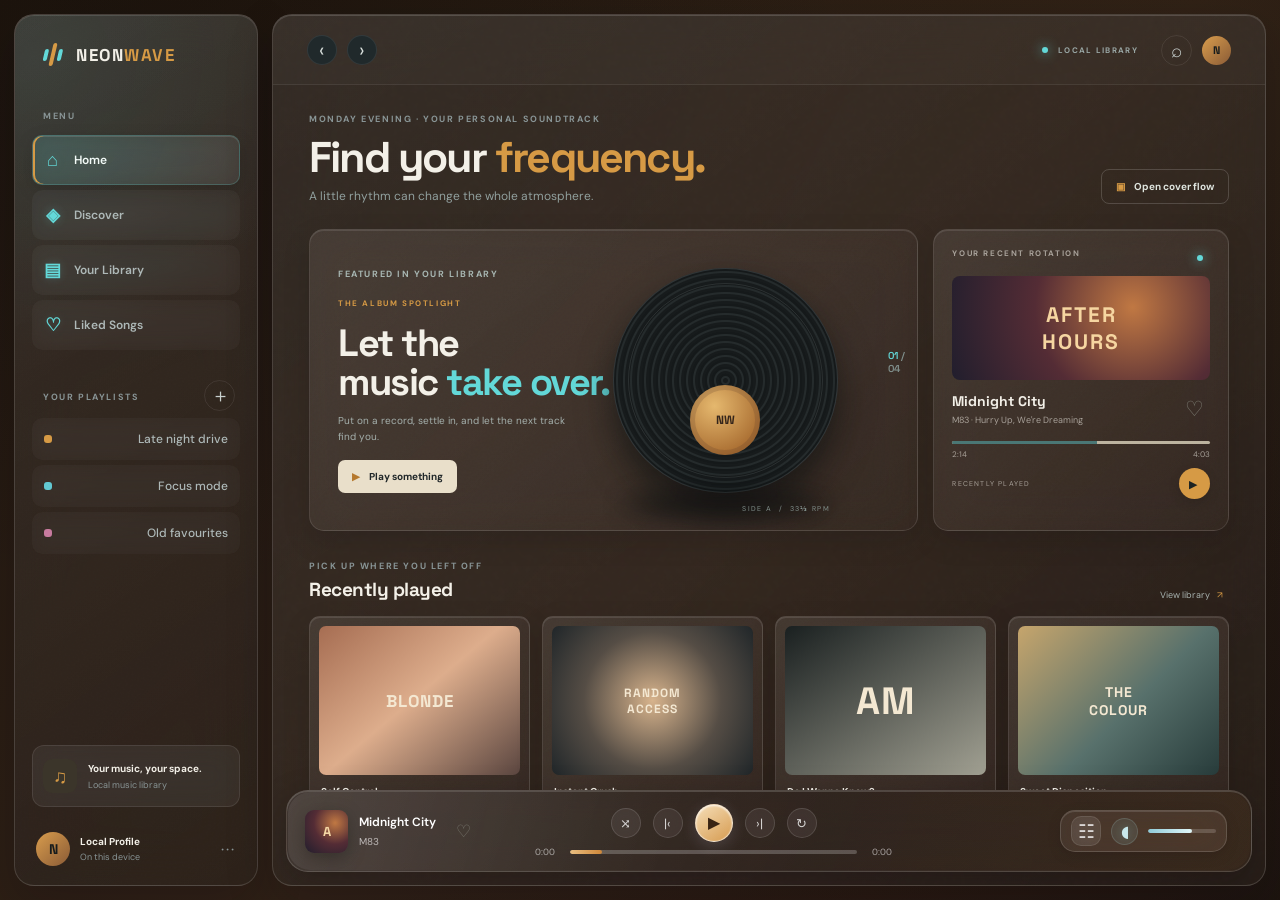
==== commit 2caccc5c: "playlist controll has been added to the add" ====
--- a/frontend/index.html
+++ b/frontend/index.html
@@ -12,6 +12,7 @@
     href="https://fonts.googleapis.com/css2?family=DM+Sans:wght@400;500;600;700&family=Space+Grotesk:wght@400;500;600;700&display=swap"
     rel="stylesheet">
   <link rel="stylesheet" href="css/style.css">
+  <link rel="stylesheet" href="css/components.css">
 </head>
 
 <body>
@@ -201,7 +202,10 @@
             ↻ Refresh
           </button>
         </div>
-
+        <div class="library-search">
+          <span>⌕</span>
+          <input type="search" id="library-search" placeholder="Search songs, artists, or albums..." autocomplete="off">
+        </div>
         <div class="library-song-list" id="library-song-list">
           <div class="empty-state">
             <div class="empty-orb">♫</div>
@@ -222,15 +226,30 @@
         </div>
       </section>
       <section class="page-content alternate-page hidden" id="page-playlist">
+
         <p class="eyebrow">YOUR PERSONAL MIX</p>
-        <h1>Playlists<span>.</span></h1>
-        <p class="subheading">Collections for every mood and moment.</p>
-        <div class="empty-state">
-          <div class="empty-orb">≋</div>
-          <h2>Make a playlist your own.</h2>
-          <p>Create, rename and organise playlists from your music library.</p><button class="outline-button"
-            id="create-playlist">＋ Create playlist</button>
-        </div>
+
+        <h1 id="playlist-title">Playlists<span>.</span></h1>
+
+        <p class="subheading" id="playlist-description">
+          Your personal music collections.
+        </p>
+
+        <div class="library-toolbar">
+          <div>
+            <h2>Songs</h2>
+            <span id="playlist-song-count">0 songs</span>
+          </div>
+        </div>
+
+        <div class="library-song-list" id="playlist-song-list">
+          <div class="empty-state">
+            <div class="empty-orb">♫</div>
+            <h2>Select a playlist</h2>
+            <p>Choose a playlist from your sidebar.</p>
+          </div>
+        </div>
+
       </section>
 
       <section class="cover-flow-page hidden" id="cover-flow">
@@ -286,6 +305,7 @@
       </footer>
     </main>
   </div>
+  <script src="js/api.js"></script>
   <script src="js/app.js"></script>
 </body>
 
--- a/frontend/css/style.css
+++ b/frontend/css/style.css
@@ -431,3 +431,1543 @@
     touch-action: none;
     user-select: none;
 }
+
+
+/* =========================================================
+   NEONWAVE — FIXED TOP GLASS PLAYER
+   The player stays visible while the library/content scrolls.
+========================================================= */
+:root {
+  --player-height: 92px;
+}
+
+.main-panel {
+  padding-top: 0;
+}
+
+/* The top player is fixed to the app viewport, not the scrolling content. */
+.player-bar {
+  position: fixed !important;
+  top: 13px;
+  left: 270px; /* app padding + sidebar + column gap */
+  right: 13px;
+  z-index: 80;
+  min-height: var(--player-height);
+  grid-template-columns: minmax(170px, 1fr) minmax(280px, 1.35fr) minmax(130px, 1fr);
+  gap: 22px;
+  padding: 12px 25px;
+  border: 1px solid rgba(255,255,255,.17);
+  border-radius: 20px;
+  background:
+    linear-gradient(120deg, rgba(255,255,255,.105), rgba(255,255,255,.035) 52%, rgba(155,217,232,.055)),
+    rgba(13, 19, 29, .76);
+  -webkit-backdrop-filter: blur(30px) saturate(165%);
+  backdrop-filter: blur(30px) saturate(165%);
+  box-shadow:
+    0 18px 55px rgba(0,0,0,.34),
+    inset 0 1px 0 rgba(255,255,255,.19),
+    inset 0 -1px 0 rgba(255,255,255,.045);
+}
+
+/* A subtle highlight along the glass surface. */
+.player-bar::before {
+  content: "";
+  position: absolute;
+  inset: 0;
+  border-radius: inherit;
+  pointer-events: none;
+  background: linear-gradient(105deg, rgba(255,255,255,.075), transparent 38%, rgba(255,255,255,.025));
+}
+
+.player-track,
+.player-center,
+.player-extra {
+  position: relative;
+  z-index: 1;
+}
+
+.player-track { gap: 12px; }
+.player-thumb {
+  width: 49px;
+  height: 49px;
+  border-radius: 11px;
+}
+.player-track-copy strong { font-size: 12px; }
+.player-track-copy span { font-size: 10px; }
+
+.player-buttons { gap: 17px; }
+.player-buttons button,
+.player-extra button {
+  color: rgba(225,235,245,.72);
+  transition: color .2s ease, transform .2s ease, background .2s ease;
+}
+.player-buttons button:hover,
+.player-extra button:hover {
+  color: #f4fbff;
+  transform: translateY(-1px);
+}
+.player-buttons .player-play {
+  width: 39px;
+  height: 39px;
+  background: linear-gradient(145deg, #e6f4f5, #a9d3dc);
+  color: #14232b;
+  box-shadow: 0 5px 20px rgba(155,217,232,.25), inset 0 1px 0 rgba(255,255,255,.9);
+}
+.player-buttons .player-play:hover {
+  background: #f4ffff;
+  color: #14232b;
+}
+.seek-row { max-width: 560px; gap: 10px; }
+.seek-track {
+  height: 4px;
+  background: rgba(255,255,255,.16);
+  cursor: pointer;
+}
+#progress-fill {
+  background: linear-gradient(90deg, #9bd9e8, #d9e8f4);
+  box-shadow: 0 0 10px rgba(155,217,232,.42);
+}
+.player-extra { gap: 12px; }
+.volume-track { background: rgba(255,255,255,.17); }
+.volume-track span { background: #b8dce5; }
+
+/* Make room for the fixed player and keep the page heading below it. */
+.topbar {
+  margin-top: 105px;
+  background: rgba(12,17,25,.22);
+  border-top: 1px solid rgba(255,255,255,.035);
+}
+.page-content { padding-top: 28px; }
+.cover-flow-page { padding-top: 28px; }
+
+/* Smaller desktop windows. */
+@media (max-width: 1050px) {
+  .player-bar {
+    left: 226px;
+    right: 13px;
+    grid-template-columns: minmax(130px, .9fr) minmax(250px, 1.2fr) minmax(95px, .7fr);
+    gap: 12px;
+    padding-inline: 17px;
+  }
+}
+
+/* Mobile/tablet: compact top player, with controls remaining visible. */
+@media (max-width: 800px) {
+  :root { --player-height: 112px; }
+  .player-bar {
+    top: 8px;
+    left: 8px;
+    right: 8px;
+    min-height: var(--player-height);
+    grid-template-columns: minmax(0, 1fr) auto;
+    grid-template-rows: auto auto;
+    gap: 5px 12px;
+    padding: 10px 13px;
+    border-radius: 17px;
+  }
+  .player-track {
+    grid-column: 1;
+    grid-row: 1;
+    justify-content: flex-start;
+  }
+  .player-thumb { width: 39px; height: 39px; }
+  .player-track-copy strong { font-size: 11px; }
+  .player-track-copy span { font-size: 9px; }
+  .player-track .heart-button { font-size: 17px; }
+  .player-center {
+    grid-column: 1 / -1;
+    grid-row: 2;
+    gap: 5px;
+  }
+  .player-buttons { gap: 18px; }
+  .player-buttons .player-play { width: 32px; height: 32px; }
+  .player-extra { display: none; }
+  .topbar { margin-top: 124px; }
+  .page-content { padding-top: 22px; }
+  .cover-flow-page { padding-top: 20px; }
+}
+
+@media (max-width: 420px) {
+  .player-bar { padding-inline: 10px; }
+  .player-buttons { gap: 13px; }
+  .seek-row { gap: 6px; }
+}
+
+
+
+/* =========================================================
+   NEONWAVE — BOTTOM GLASS PLAYER + SIDEBAR + COLLECTIONS
+   Final layout overrides: player belongs at the bottom.
+========================================================= */
+
+/* Keep the app inside the window; let the page content scroll. */
+html,
+body {
+    height: 100%;
+    min-height: 0;
+    overflow: hidden;
+}
+
+.app-shell {
+    height: 100vh;
+    min-height: 0;
+    overflow: hidden;
+}
+
+.main-panel {
+    height: calc(100vh - 28px);
+    min-height: 0;
+    overflow: hidden;
+    display: flex;
+    flex-direction: column;
+}
+
+/* Undo the previous top-player spacing. */
+.topbar {
+    margin-top: 0 !important;
+}
+
+.page-content {
+    flex: 1 1 auto;
+    min-height: 0;
+    overflow: auto;
+    padding-bottom: 28px;
+}
+
+/* The player is now a normal bottom row of the main panel.
+   It stays visible while page-content scrolls above it. */
+.player-bar {
+    position: relative !important;
+    inset: auto !important;
+    top: auto !important;
+    right: auto !important;
+    bottom: auto !important;
+    left: auto !important;
+
+    width: auto !important;
+    height: auto !important;
+    min-height: 88px !important;
+    max-height: none !important;
+    flex: 0 0 auto !important;
+
+    margin: 0 13px 13px !important;
+    padding: 10px 22px !important;
+    display: grid !important;
+    grid-template-columns: minmax(160px, 1fr) minmax(260px, 1.25fr) minmax(110px, 1fr) !important;
+    align-items: center !important;
+    gap: 18px !important;
+
+    border: 1px solid rgba(255,255,255,.16) !important;
+    border-radius: 18px !important;
+    background:
+        linear-gradient(115deg,
+            rgba(255,255,255,.105),
+            rgba(255,255,255,.035) 48%,
+            rgba(130,210,220,.055)),
+        rgba(18, 26, 34, .78) !important;
+    -webkit-backdrop-filter: blur(28px) saturate(165%) !important;
+    backdrop-filter: blur(28px) saturate(165%) !important;
+    box-shadow:
+        0 10px 35px rgba(0,0,0,.28),
+        inset 0 1px 0 rgba(255,255,255,.19),
+        inset 0 -1px 0 rgba(255,255,255,.045) !important;
+    z-index: 20 !important;
+}
+
+.player-bar::before {
+    content: "";
+    position: absolute;
+    inset: 0;
+    border-radius: inherit;
+    pointer-events: none;
+    background: linear-gradient(
+        110deg,
+        rgba(255,255,255,.09),
+        transparent 38%,
+        rgba(255,255,255,.025)
+    );
+}
+
+.player-track,
+.player-center,
+.player-extra {
+    position: relative;
+    z-index: 1;
+    min-width: 0;
+}
+
+.player-center {
+    display: flex !important;
+    flex-direction: column;
+    align-items: center;
+    justify-content: center;
+    gap: 7px !important;
+}
+
+.player-buttons {
+    gap: 15px !important;
+}
+
+.player-buttons > button:not(.player-play),
+.player-extra > button {
+    width: 34px;
+    height: 34px;
+    padding: 0 !important;
+    border: 1px solid rgba(255,255,255,.13) !important;
+    border-radius: 50% !important;
+    background: rgba(255,255,255,.065) !important;
+    color: rgba(226,240,243,.82) !important;
+    -webkit-backdrop-filter: blur(12px);
+    backdrop-filter: blur(12px);
+    transition: .22s ease;
+}
+
+.player-buttons > button:not(.player-play):hover,
+.player-extra > button:hover {
+    background: rgba(145,220,230,.19) !important;
+    border-color: rgba(145,220,230,.42) !important;
+    color: #fff !important;
+    transform: translateY(-2px);
+    box-shadow: 0 5px 18px rgba(100,205,220,.15);
+}
+
+.player-buttons .player-play {
+    width: 42px !important;
+    height: 42px !important;
+    border: 1px solid rgba(255,255,255,.55) !important;
+    border-radius: 50% !important;
+    background: linear-gradient(145deg,#e9fbfc,#a9d8df) !important;
+    color: #15272e !important;
+    box-shadow:
+        0 5px 20px rgba(130,215,225,.25),
+        inset 0 1px 2px rgba(255,255,255,.9) !important;
+}
+
+.player-buttons .player-play:hover {
+    transform: scale(1.07);
+    box-shadow: 0 6px 24px rgba(130,215,225,.38) !important;
+}
+
+.seek-row {
+    width: 100%;
+    max-width: 520px;
+}
+
+.seek-track {
+    background: rgba(255,255,255,.17) !important;
+}
+
+#progress-fill {
+    background: linear-gradient(90deg,#9bd9e8,#e0f5f7) !important;
+    box-shadow: 0 0 10px rgba(155,217,232,.4);
+}
+
+.player-extra {
+    display: flex !important;
+    align-items: center;
+    justify-content: flex-end;
+    gap: 11px;
+}
+
+.volume-track {
+    background: rgba(255,255,255,.17) !important;
+}
+
+.volume-track span {
+    background: #b8dce5 !important;
+}
+
+/* =========================================================
+   SIDEBAR — FROSTED GLASS NAVIGATION
+========================================================= */
+
+.sidebar {
+    position: relative;
+    isolation: isolate;
+    background:
+        linear-gradient(145deg,
+            rgba(255,255,255,.075),
+            rgba(255,255,255,.018) 55%),
+        rgba(19,29,32,.72) !important;
+    border: 1px solid rgba(255,255,255,.12) !important;
+    -webkit-backdrop-filter: blur(28px) saturate(155%);
+    backdrop-filter: blur(28px) saturate(155%);
+    box-shadow:
+        0 12px 38px rgba(0,0,0,.2),
+        inset 0 1px 0 rgba(255,255,255,.12);
+}
+
+.sidebar::before {
+    content: "";
+    position: absolute;
+    inset: 0;
+    z-index: -1;
+    border-radius: inherit;
+    pointer-events: none;
+    background:
+        radial-gradient(circle at 8% 5%,rgba(99,216,216,.09),transparent 34%),
+        linear-gradient(160deg,rgba(255,255,255,.035),transparent 45%);
+}
+
+.nav-item,
+.playlist-link {
+    position: relative;
+    border: 1px solid transparent !important;
+    background: rgba(255,255,255,.018) !important;
+    -webkit-backdrop-filter: blur(10px);
+    backdrop-filter: blur(10px);
+    transition:
+        background .25s ease,
+        border-color .25s ease,
+        box-shadow .25s ease,
+        transform .25s ease,
+        color .25s ease !important;
+}
+
+.nav-item:hover,
+.playlist-link:hover {
+    background: linear-gradient(
+        110deg,
+        rgba(255,255,255,.115),
+        rgba(255,255,255,.045)
+    ) !important;
+    border-color: rgba(255,255,255,.12) !important;
+    color: #f7ffff !important;
+    box-shadow:
+        inset 0 1px 0 rgba(255,255,255,.12),
+        0 5px 18px rgba(0,0,0,.12);
+    transform: translateX(2px);
+}
+
+.nav-item.active {
+    background: linear-gradient(
+        110deg,
+        rgba(99,216,216,.16),
+        rgba(255,255,255,.065)
+    ) !important;
+    border-color: rgba(99,216,216,.22) !important;
+    color: #f3fbf8 !important;
+    box-shadow:
+        inset 2px 0 var(--gold),
+        inset 0 1px 0 rgba(255,255,255,.12),
+        0 5px 18px rgba(0,0,0,.13);
+}
+
+.nav-icon {
+    filter: drop-shadow(0 0 5px rgba(99,216,216,.22));
+}
+
+.storage-card {
+    background: rgba(255,255,255,.055) !important;
+    border: 1px solid rgba(255,255,255,.09);
+    -webkit-backdrop-filter: blur(14px);
+    backdrop-filter: blur(14px);
+}
+
+/* =========================================================
+   YOUR COLLECTIONS — APPLE-STYLE HOVERING GLASS CARDS
+========================================================= */
+
+.collection-card {
+    position: relative;
+    isolation: isolate;
+    overflow: hidden;
+    min-height: 65px;
+    border: 1px solid rgba(255,255,255,.11) !important;
+    background:
+        linear-gradient(135deg,
+            rgba(255,255,255,.075),
+            rgba(255,255,255,.018) 65%),
+        rgba(28,38,40,.48) !important;
+    -webkit-backdrop-filter: blur(18px) saturate(145%);
+    backdrop-filter: blur(18px) saturate(145%);
+    box-shadow:
+        inset 0 1px 0 rgba(255,255,255,.08),
+        0 5px 18px rgba(0,0,0,.08);
+    transition:
+        transform .3s cubic-bezier(.2,.8,.2,1),
+        background .3s ease,
+        border-color .3s ease,
+        box-shadow .3s ease !important;
+}
+
+.collection-card::before {
+    content: "";
+    position: absolute;
+    inset: 0;
+    z-index: -1;
+    opacity: 0;
+    pointer-events: none;
+    background:
+        linear-gradient(115deg,
+            rgba(255,255,255,.2),
+            rgba(255,255,255,.045) 38%,
+            transparent 68%);
+    transition: opacity .3s ease;
+}
+
+.collection-card:hover {
+    transform: translateY(-4px) scale(1.012);
+    border-color: rgba(185,235,240,.34) !important;
+    background:
+        linear-gradient(130deg,
+            rgba(255,255,255,.16),
+            rgba(255,255,255,.055) 62%),
+        rgba(55,75,80,.55) !important;
+    box-shadow:
+        0 12px 28px rgba(0,0,0,.2),
+        0 0 22px rgba(110,210,220,.09),
+        inset 0 1px 0 rgba(255,255,255,.24),
+        inset 0 -1px 0 rgba(255,255,255,.06);
+}
+
+.collection-card:hover::before {
+    opacity: 1;
+}
+
+.collection-card:hover .collection-symbol {
+    transform: scale(1.07);
+    filter: brightness(1.18);
+}
+
+.collection-symbol {
+    transition: transform .3s ease, filter .3s ease;
+}
+
+.collection-card b {
+    transition: transform .25s ease, color .25s ease;
+}
+
+.collection-card:hover b {
+    transform: translateX(3px);
+    color: #d9faff;
+}
+
+/* Respect reduced-motion preferences. */
+@media (prefers-reduced-motion: reduce) {
+    .collection-card,
+    .collection-symbol,
+    .nav-item,
+    .playlist-link,
+    .player-buttons button {
+        transition: none !important;
+    }
+}
+
+/* Smaller desktop windows. */
+@media (max-width: 1050px) {
+    .player-bar {
+        grid-template-columns: minmax(120px,.9fr) minmax(220px,1.2fr) minmax(80px,.7fr) !important;
+        gap: 10px !important;
+        padding-inline: 14px !important;
+    }
+}
+
+/* Compact player on narrow windows. */
+@media (max-width: 800px) {
+    html,
+    body {
+        overflow: auto;
+    }
+
+    .app-shell {
+        height: auto;
+        min-height: 100vh;
+        overflow: visible;
+    }
+
+    .main-panel {
+        height: auto;
+        min-height: calc(100vh - 105px);
+        overflow: visible;
+    }
+
+    .page-content {
+        overflow: visible;
+        padding-bottom: 24px;
+    }
+
+    .player-bar {
+        position: sticky !important;
+        bottom: 8px !important;
+        margin: 8px !important;
+        min-height: 105px !important;
+        grid-template-columns: minmax(0,1fr) !important;
+        gap: 8px !important;
+    }
+
+    .player-track {
+        justify-content: center;
+    }
+
+    .player-center {
+        grid-column: 1 !important;
+    }
+
+    .player-extra {
+        display: none !important;
+    }
+}
+
+
+
+/* =========================================================
+   NEONWAVE — PLAYER POLISH + COLOUR-GRADED COVER FLOW
+========================================================= */
+
+/* A slimmer bottom player with a dedicated glass volume capsule. */
+.player-bar {
+    min-height: 72px !important;
+    padding: 7px 18px !important;
+    grid-template-columns: minmax(170px, 1fr) minmax(250px, 1.25fr) minmax(150px, .8fr) !important;
+    gap: 14px !important;
+}
+
+.player-track {
+    gap: 11px;
+}
+
+.player-thumb {
+    width: 43px !important;
+    height: 43px !important;
+    border-radius: 11px !important;
+    box-shadow: 0 5px 16px rgba(0,0,0,.22);
+}
+
+.player-track-copy strong {
+    font-size: 12px;
+}
+
+.player-track-copy span {
+    font-size: 10px;
+}
+
+.player-center {
+    gap: 4px !important;
+}
+
+.player-buttons {
+    gap: 12px !important;
+}
+
+.player-buttons > button:not(.player-play) {
+    width: 30px;
+    height: 30px;
+    font-size: 13px !important;
+}
+
+.player-buttons .player-play {
+    width: 38px !important;
+    height: 38px !important;
+}
+
+.seek-row {
+    max-width: 440px;
+    gap: 9px;
+}
+
+.seek-row > span {
+    font-size: 9px;
+}
+
+/* Right-hand queue + half-moon volume controls as one glass unit. */
+.player-extra {
+    justify-self: end;
+    min-height: 42px;
+    padding: 4px 10px;
+    gap: 10px !important;
+    border: 1px solid rgba(255,255,255,.13);
+    border-radius: 15px;
+    background: linear-gradient(
+        135deg,
+        rgba(255,255,255,.105),
+        rgba(255,255,255,.035)
+    );
+    -webkit-backdrop-filter: blur(18px) saturate(155%);
+    backdrop-filter: blur(18px) saturate(155%);
+    box-shadow:
+        inset 0 1px 0 rgba(255,255,255,.13),
+        0 4px 14px rgba(0,0,0,.12);
+}
+
+.player-extra > button {
+    width: 30px !important;
+    height: 30px !important;
+    border-radius: 10px !important;
+    background: rgba(255,255,255,.065) !important;
+    border: 1px solid rgba(255,255,255,.10) !important;
+}
+
+.player-extra > span {
+    display: inline-flex;
+    align-items: center;
+    justify-content: center;
+    width: 27px;
+    height: 27px;
+    border-radius: 50%;
+    color: #c8e7eb;
+    font-size: 16px;
+    background: rgba(160,220,230,.10);
+    border: 1px solid rgba(190,235,240,.15);
+    text-shadow: 0 0 10px rgba(145,220,230,.25);
+}
+
+.volume-track {
+    width: 68px !important;
+    height: 4px !important;
+    border-radius: 99px;
+    background: rgba(255,255,255,.17) !important;
+}
+
+.volume-track span {
+    border-radius: inherit;
+    background: linear-gradient(90deg,#8fcbd8,#e1f7f8) !important;
+    box-shadow: 0 0 9px rgba(140,215,225,.25);
+}
+
+/* =========================================================
+   COVER FLOW — COLOUR-GRADED AMBIENT BACKDROP
+========================================================= */
+
+.cover-flow-page {
+    position: relative;
+    isolation: isolate;
+    overflow: hidden;
+    padding: 24px 35px 48px !important;
+    min-height: 0;
+    background:
+        radial-gradient(ellipse at 50% 37%,
+            rgba(190,111,69,.24) 0%,
+            rgba(117,68,74,.15) 24%,
+            transparent 53%),
+        radial-gradient(ellipse at 16% 55%,
+            rgba(63,139,157,.23) 0%,
+            transparent 48%),
+        radial-gradient(ellipse at 88% 53%,
+            rgba(133,83,126,.22) 0%,
+            transparent 47%),
+        linear-gradient(135deg,
+            #1c2a30 0%,
+            #202b31 38%,
+            #28272f 72%,
+            #1c292d 100%) !important;
+    border-radius: 0 0 16px 16px;
+}
+
+.cover-flow-page::before {
+    content: "";
+    position: absolute;
+    z-index: -1;
+    inset: 0;
+    pointer-events: none;
+    opacity: .55;
+    background:
+        radial-gradient(ellipse at 50% 48%,
+            transparent 15%,
+            rgba(8,14,18,.12) 75%,
+            rgba(8,14,18,.22) 100%),
+        linear-gradient(115deg,
+            rgba(255,255,255,.045),
+            transparent 34%,
+            rgba(255,255,255,.025) 72%,
+            transparent);
+}
+
+.cover-flow-page::after {
+    content: "";
+    position: absolute;
+    z-index: -1;
+    width: 65%;
+    height: 42%;
+    left: 17.5%;
+    top: 28%;
+    pointer-events: none;
+    background: radial-gradient(ellipse,
+        rgba(211,151,111,.13),
+        rgba(104,154,166,.08) 42%,
+        transparent 72%);
+    filter: blur(38px);
+}
+
+.cover-flow-header,
+.cover-stage,
+.flow-track,
+.flow-controls {
+    position: relative;
+    z-index: 1;
+}
+
+.cover-flow-header .outline-button {
+    background: rgba(255,255,255,.075) !important;
+    border-color: rgba(255,255,255,.18) !important;
+    -webkit-backdrop-filter: blur(14px);
+    backdrop-filter: blur(14px);
+}
+
+.cover-stage {
+    height: 365px !important;
+    perspective: 1100px;
+    transform-style: preserve-3d;
+}
+
+/* Real mirrored album-art reflection fading into the background. */
+.flow-cover .flow-art {
+    position: relative;
+    overflow: visible !important;
+    -webkit-box-reflect: below 7px
+        linear-gradient(
+            transparent 0%,
+            rgba(10,16,20,.10) 28%,
+            rgba(10,16,20,.32) 68%,
+            transparent 100%
+        );
+    box-shadow:
+        0 22px 48px rgba(0,0,0,.32),
+        0 0 30px rgba(210,160,120,.07),
+        inset 0 1px 0 rgba(255,255,255,.17) !important;
+}
+
+.flow-cover {
+    filter: drop-shadow(0 16px 24px rgba(0,0,0,.15));
+}
+
+.flow-center .flow-art {
+    box-shadow:
+        0 24px 52px rgba(0,0,0,.34),
+        0 0 38px rgba(235,160,105,.18),
+        inset 0 1px 0 rgba(255,255,255,.2) !important;
+}
+
+.flow-left .flow-art {
+    box-shadow:
+        0 18px 38px rgba(0,0,0,.26),
+        0 0 26px rgba(100,190,210,.13),
+        inset 0 1px 0 rgba(255,255,255,.15) !important;
+}
+
+.flow-right .flow-art {
+    box-shadow:
+        0 18px 38px rgba(0,0,0,.26),
+        0 0 26px rgba(190,125,175,.13),
+        inset 0 1px 0 rgba(255,255,255,.15) !important;
+}
+
+.flow-track {
+    margin-top: 3px !important;
+    text-shadow: 0 2px 15px rgba(0,0,0,.24);
+}
+
+.flow-track h2 {
+    color: #f3eee8;
+}
+
+.flow-track p:last-child {
+    color: rgba(220,226,225,.66) !important;
+}
+
+.flow-controls .round-button {
+    width: 36px;
+    height: 36px;
+    border: 1px solid rgba(255,255,255,.17) !important;
+    background: rgba(255,255,255,.075) !important;
+    color: #e7f0ef !important;
+    -webkit-backdrop-filter: blur(14px);
+    backdrop-filter: blur(14px);
+    box-shadow: inset 0 1px 0 rgba(255,255,255,.12);
+}
+
+.flow-controls .round-button:hover {
+    background: rgba(255,255,255,.16) !important;
+    transform: translateY(-2px);
+}
+
+.flow-controls .large-play {
+    width: 48px;
+    height: 48px;
+    background: linear-gradient(145deg,#f3c17b,#d9943d) !important;
+    color: #2d2118 !important;
+    box-shadow:
+        0 7px 24px rgba(218,151,65,.28),
+        inset 0 1px 2px rgba(255,255,255,.5);
+}
+
+/* Narrow-window adjustments. */
+@media (max-width: 1050px) {
+    .player-bar {
+        min-height: 68px !important;
+        padding: 6px 12px !important;
+        grid-template-columns: minmax(125px,.9fr) minmax(210px,1.2fr) minmax(115px,.8fr) !important;
+        gap: 8px !important;
+    }
+
+    .player-extra {
+        padding-inline: 6px;
+        gap: 6px !important;
+    }
+
+    .volume-track {
+        width: 48px !important;
+    }
+}
+
+@media (max-width: 800px) {
+    .player-bar {
+        min-height: 96px !important;
+        padding: 8px 12px !important;
+        grid-template-columns: minmax(0,1fr) !important;
+    }
+
+    .player-extra {
+        display: none !important;
+    }
+
+    .cover-flow-page {
+        padding-inline: 12px !important;
+    }
+
+    .cover-stage {
+        height: 300px !important;
+        transform: scale(.82);
+        transform-origin: center center;
+    }
+}
+
+/* =========================================================
+   NEONWAVE — AMBIENT TRANSPARENT GLASS THEME
+   Reference direction: luminous backdrop + frosted panels + fine grain.
+========================================================= */
+:root {
+  --glass-line: rgba(255,255,255,.20);
+  --glass-white: rgba(255,255,255,.10);
+  --glass-shadow: 0 22px 65px rgba(8, 5, 28, .26);
+}
+
+html, body {
+    background: #21170f !important;
+
+    background-image:
+        radial-gradient(
+            ellipse at 12% 12%,
+            rgba(211, 133, 65, .30),
+            transparent 42%
+        ),
+        radial-gradient(
+            ellipse at 88% 18%,
+            rgba(190, 112, 52, .20),
+            transparent 38%
+        ),
+        radial-gradient(
+            ellipse at 75% 90%,
+            rgba(125, 65, 35, .22),
+            transparent 42%
+        ),
+        radial-gradient(
+            ellipse at 30% 80%,
+            rgba(224, 165, 99, .13),
+            transparent 45%
+        ),
+        linear-gradient(
+            135deg,
+            #21150f 0%,
+            #382317 50%,
+            #19110e 100%
+        ) !important;
+
+    background-attachment: fixed !important;
+}
+
+body::before {
+  content: "";
+  position: fixed;
+  inset: 0;
+  z-index: -1;
+  pointer-events: none;
+  opacity: .20;
+  background-image: url("data:image/svg+xml,%3Csvg viewBox='0 0 180 180' xmlns='http://www.w3.org/2000/svg'%3E%3Cfilter id='n'%3E%3CfeTurbulence type='fractalNoise' baseFrequency='.88' numOctaves='3' stitchTiles='stitch'/%3E%3C/filter%3E%3Crect width='100%25' height='100%25' filter='url(%23n)' opacity='.34'/%3E%3C/svg%3E");
+  mix-blend-mode: soft-light;
+}
+
+.app-shell {
+  background: transparent !important;
+  gap: 14px;
+}
+
+.sidebar,
+.main-panel {
+  background: linear-gradient(145deg, rgba(255,255,255,.13), rgba(255,255,255,.035) 55%), rgba(25,15,58,.40) !important;
+  border: 1px solid rgba(255,255,255,.20) !important;
+  -webkit-backdrop-filter: blur(34px) saturate(155%);
+  backdrop-filter: blur(34px) saturate(155%);
+  box-shadow: var(--glass-shadow), inset 0 1px 0 rgba(255,255,255,.18);
+}
+
+.sidebar::after,
+.main-panel::after,
+.vinyl-feature::after,
+.now-card::after,
+.music-tile::after,
+.collection-card::after,
+.player-bar::after {
+  content: "";
+  position: absolute;
+  inset: 0;
+  z-index: 0;
+  pointer-events: none;
+  border-radius: inherit;
+  opacity: .11;
+  background-image: url("data:image/svg+xml,%3Csvg viewBox='0 0 180 180' xmlns='http://www.w3.org/2000/svg'%3E%3Cfilter id='g'%3E%3CfeTurbulence type='fractalNoise' baseFrequency='.72' numOctaves='3' stitchTiles='stitch'/%3E%3C/filter%3E%3Crect width='100%25' height='100%25' filter='url(%23g)' opacity='.55'/%3E%3C/svg%3E");
+  mix-blend-mode: soft-light;
+}
+
+.sidebar { overflow: hidden; }
+.main-panel { position: relative; isolation: isolate; }
+.main-panel > * { position: relative; z-index: 1; }
+.topbar {
+  background: rgba(255,255,255,.035) !important;
+  border-bottom-color: rgba(255,255,255,.11) !important;
+}
+
+/* Individual surfaces should read as separate translucent panes. */
+.vinyl-feature,
+.now-card,
+.music-tile,
+.collection-card,
+.empty-state,
+.library-track {
+  position: relative;
+  isolation: isolate;
+  overflow: hidden;
+  border: 1px solid rgba(255,255,255,.17) !important;
+  background: linear-gradient(135deg,rgba(255,255,255,.13),rgba(255,255,255,.035) 62%), rgba(35,22,78,.36) !important;
+  -webkit-backdrop-filter: blur(24px) saturate(150%);
+  backdrop-filter: blur(24px) saturate(150%);
+  box-shadow: 0 12px 34px rgba(8,5,28,.15), inset 0 1px 0 rgba(255,255,255,.13);
+}
+.vinyl-feature > *, .now-card > *, .music-tile > *, .collection-card > *, .player-bar > * {
+  position: relative;
+  z-index: 1;
+}
+.now-card { color: #fff !important; }
+.now-card .card-topline .eyebrow,
+.now-info p,
+.time-row, .card-play-row { color: rgba(255,255,255,.62) !important; }
+.music-tile:hover, .collection-card:hover {
+  background: linear-gradient(135deg,rgba(255,255,255,.19),rgba(255,255,255,.06)), rgba(50,30,105,.48) !important;
+  border-color: rgba(255,255,255,.28) !important;
+}
+.library-track:hover { background: rgba(255,255,255,.09) !important; }
+
+/* Album-art player dock — compact, floating and glassy. */
+.player-bar {
+  position: relative !important;
+  isolation: isolate;
+  min-height: 82px !important;
+  margin: 0 13px 13px !important;
+  padding: 10px 18px !important;
+  border: 1px solid rgba(255,255,255,.24) !important;
+  border-radius: 22px !important;
+  background: linear-gradient(110deg,rgba(255,255,255,.16),rgba(255,255,255,.055) 48%,rgba(194,154,255,.10)), rgba(25,14,61,.58) !important;
+  -webkit-backdrop-filter: blur(32px) saturate(175%) !important;
+  backdrop-filter: blur(32px) saturate(175%) !important;
+  box-shadow: 0 14px 42px rgba(8,4,30,.28), inset 0 1px 0 rgba(255,255,255,.25), inset 0 -1px 0 rgba(255,255,255,.06) !important;
+}
+.player-bar::before {
+  content: "";
+  position: absolute;
+  inset: 1px;
+  z-index: 0;
+  border-radius: inherit;
+  pointer-events: none;
+  background: linear-gradient(100deg,rgba(255,255,255,.11),transparent 35%,rgba(255,255,255,.045));
+}
+.player-thumb { border-radius: 9px !important; box-shadow: 0 5px 18px rgba(0,0,0,.28) !important; }
+.player-track-copy strong { color: #fff !important; }
+.player-track-copy span { color: rgba(255,255,255,.65) !important; }
+.player-buttons > button:not(.player-play), .player-extra > button { color: rgba(255,255,255,.78) !important; }
+.player-buttons .player-play {
+  background: linear-gradient(145deg,#fff,#d8c7ff) !important;
+  color: #32145f !important;
+  box-shadow: 0 5px 22px rgba(226,205,255,.30), inset 0 1px 2px #fff !important;
+}
+.seek-row span { color: rgba(255,255,255,.58) !important; }
+.seek-track { background: rgba(255,255,255,.22) !important; }
+#progress-fill { background: linear-gradient(90deg,#f4d8ff,#b8a0ff) !important; box-shadow: 0 0 12px rgba(219,186,255,.55); }
+.player-extra { background: rgba(255,255,255,.075) !important; border-color: rgba(255,255,255,.15) !important; }
+
+/* Cover Flow: layered physical-looking album cards. */
+.cover-flow-page {
+  background:
+    radial-gradient(ellipse at 50% 45%,rgba(255,179,103,.19),transparent 44%),
+    radial-gradient(ellipse at 12% 55%,rgba(100,185,255,.18),transparent 42%),
+    radial-gradient(ellipse at 90% 55%,rgba(238,125,205,.18),transparent 42%),
+    rgba(28,15,67,.25) !important;
+  -webkit-backdrop-filter: blur(20px) saturate(145%);
+  backdrop-filter: blur(20px) saturate(145%);
+}
+.cover-stage {
+  position: relative;
+  height: 390px !important;
+  display: flex;
+  align-items: center;
+  justify-content: center;
+  perspective: 1250px;
+  transform-style: preserve-3d;
+  overflow: visible;
+}
+.flow-cover {
+  position: absolute !important;
+  left: 50%;
+  top: 50%;
+  width: clamp(175px,22vw,255px) !important;
+  height: clamp(175px,22vw,255px) !important;
+  margin: 0 !important;
+  transform-style: preserve-3d;
+  transition: transform .65s cubic-bezier(.2,.75,.2,1), opacity .5s ease, filter .5s ease;
+}
+.flow-cover .flow-art {
+  width: 100%; height: 100%;
+  border-radius: 16px !important;
+  overflow: hidden !important;
+  border: 1px solid rgba(255,255,255,.27);
+  box-shadow: 0 25px 55px rgba(0,0,0,.38), inset 0 1px 0 rgba(255,255,255,.22) !important;
+  -webkit-box-reflect: below 9px linear-gradient(transparent 0%,rgba(12,6,28,.13) 35%,rgba(12,6,28,.28) 70%,transparent 100%);
+}
+.flow-left { transform: translate(-132%,-50%) rotateY(32deg) scale(.78) !important; opacity: .78; z-index: 2; }
+.flow-center { transform: translate(-50%,-50%) scale(1.08) !important; opacity: 1; z-index: 5; }
+.flow-right { transform: translate(32%,-50%) rotateY(-32deg) scale(.78) !important; opacity: .78; z-index: 2; }
+.flow-far-left { transform: translate(-205%,-50%) rotateY(42deg) scale(.62) !important; opacity: .42; z-index: 1; }
+.flow-far-right { transform: translate(105%,-50%) rotateY(-42deg) scale(.62) !important; opacity: .42; z-index: 1; }
+.flow-track { margin-top: 0 !important; }
+.flow-track h2 { font-size: clamp(22px,3vw,30px) !important; }
+.flow-controls { margin-top: 22px !important; }
+
+@media (max-width: 800px) {
+  .app-shell { background: transparent !important; }
+  .sidebar, .main-panel { background: rgba(25,15,58,.58) !important; }
+  .player-bar { margin: 8px !important; }
+  .cover-stage { height: 300px !important; }
+  .flow-cover { width: 170px !important; height: 170px !important; }
+  .flow-left { transform: translate(-112%,-50%) rotateY(30deg) scale(.72) !important; }
+  .flow-right { transform: translate(12%,-50%) rotateY(-30deg) scale(.72) !important; }
+  .flow-far-left, .flow-far-right { opacity: 0 !important; }
+}
+.sidebar > * { position: relative; z-index: 1; }
+
+/* =========================================================
+   NEONWAVE — SUBTLE AMBIENT GLASS FINISH
+   Softer colour grading: keep the background visible without
+   letting purple/amber colour washes overpower the interface.
+========================================================= */
+:root {
+  --glass-line: rgba(255,255,255,.14);
+  --glass-shadow: 0 18px 48px rgba(8, 6, 18, .22);
+}
+
+html, body {
+  background-color: #17151b !important;
+  background-image:
+    radial-gradient(ellipse at 12% 8%, rgba(117, 77, 164, .30), transparent 42%),
+    radial-gradient(ellipse at 88% 82%, rgba(157, 111, 76, .16), transparent 40%),
+    linear-gradient(135deg, #17151b 0%, #211d27 52%, #18171d 100%) !important;
+  background-attachment: fixed !important;
+}
+
+body::before {
+  opacity: .075 !important;
+  mix-blend-mode: soft-light;
+}
+
+.sidebar,
+.main-panel {
+  background:
+    linear-gradient(145deg, rgba(255,255,255,.085), rgba(255,255,255,.018) 58%),
+    rgba(24, 22, 29, .58) !important;
+  border-color: rgba(255,255,255,.14) !important;
+  -webkit-backdrop-filter: blur(30px) saturate(118%);
+  backdrop-filter: blur(30px) saturate(118%);
+  box-shadow: 0 18px 48px rgba(8,6,18,.20), inset 0 1px 0 rgba(255,255,255,.12);
+}
+
+/* Fine grain should be felt, not seen as a pattern. */
+.sidebar::after,
+.main-panel::after,
+.vinyl-feature::after,
+.now-card::after,
+.music-tile::after,
+.collection-card::after,
+.player-bar::after {
+  opacity: .055 !important;
+}
+
+.topbar {
+  background: rgba(255,255,255,.018) !important;
+  border-bottom-color: rgba(255,255,255,.075) !important;
+}
+
+.vinyl-feature,
+.now-card,
+.music-tile,
+.collection-card,
+.empty-state,
+.library-track {
+  background:
+    linear-gradient(135deg, rgba(255,255,255,.085), rgba(255,255,255,.018) 65%),
+    rgba(31, 28, 36, .42) !important;
+  border-color: rgba(255,255,255,.12) !important;
+  -webkit-backdrop-filter: blur(22px) saturate(118%);
+  backdrop-filter: blur(22px) saturate(118%);
+  box-shadow: 0 10px 28px rgba(8,6,18,.13), inset 0 1px 0 rgba(255,255,255,.10);
+}
+
+.now-card { color: var(--text) !important; }
+.now-card .card-topline .eyebrow,
+.now-info p,
+.time-row,
+.card-play-row { color: rgba(243,240,232,.58) !important; }
+
+.music-tile:hover,
+.collection-card:hover {
+  background:
+    linear-gradient(135deg, rgba(255,255,255,.12), rgba(255,255,255,.035)),
+    rgba(42, 36, 49, .48) !important;
+  border-color: rgba(255,255,255,.19) !important;
+}
+
+.library-track:hover { background: rgba(255,255,255,.065) !important; }
+
+/* Floating player: soft neutral glass with just a hint of violet. */
+.player-bar {
+  background:
+    linear-gradient(110deg, rgba(255,255,255,.105), rgba(255,255,255,.028) 52%, rgba(174,151,201,.045)),
+    rgba(27, 24, 33, .62) !important;
+  border-color: rgba(255,255,255,.17) !important;
+  -webkit-backdrop-filter: blur(30px) saturate(125%) !important;
+  backdrop-filter: blur(30px) saturate(125%) !important;
+  box-shadow: 0 12px 36px rgba(8,5,18,.23), inset 0 1px 0 rgba(255,255,255,.16), inset 0 -1px 0 rgba(255,255,255,.035) !important;
+}
+
+.player-bar::before {
+  background: linear-gradient(100deg, rgba(255,255,255,.075), transparent 38%, rgba(255,255,255,.018)) !important;
+}
+
+.player-buttons .player-play {
+  background: linear-gradient(145deg, #f5f1fa, #d8cde4) !important;
+  color: #292230 !important;
+  box-shadow: 0 4px 16px rgba(225,211,241,.16), inset 0 1px 2px rgba(255,255,255,.8) !important;
+}
+
+#progress-fill {
+  background: linear-gradient(90deg, #d8c9e8, #a99abb) !important;
+  box-shadow: 0 0 8px rgba(196,174,220,.22) !important;
+}
+
+/* Cover Flow keeps its warm/cool atmosphere, but with restrained tint. */
+.cover-flow-page {
+  background:
+    radial-gradient(ellipse at 50% 43%, rgba(190,145,112,.105), transparent 47%),
+    radial-gradient(ellipse at 13% 55%, rgba(115,151,164,.085), transparent 44%),
+    radial-gradient(ellipse at 88% 55%, rgba(157,125,157,.085), transparent 44%),
+    rgba(25, 22, 30, .22) !important;
+  -webkit-backdrop-filter: blur(18px) saturate(112%);
+  backdrop-filter: blur(18px) saturate(112%);
+}
+
+.flow-cover .flow-art {
+  border-color: rgba(255,255,255,.20) !important;
+  box-shadow: 0 22px 48px rgba(0,0,0,.32), inset 0 1px 0 rgba(255,255,255,.17) !important;
+}
+
+@media (max-width: 800px) {
+  .sidebar,
+  .main-panel {
+    background:
+      linear-gradient(145deg, rgba(255,255,255,.075), rgba(255,255,255,.018)),
+      rgba(24,22,29,.70) !important;
+  }
+}
+
+/* =========================================================
+   NEONWAVE — PLAYER CONTROLS INLINE AT FAR RIGHT
+   Keep track info left, playback in the middle, and move
+   the queue/volume glass capsule to the player's right edge.
+========================================================= */
+/* PLAYER — THREE-PART INLINE LAYOUT */
+
+/* PLAYER — FIXED THREE-ZONE POSITIONING */
+
+.player-bar {
+    position: relative !important;
+    overflow: visible !important;
+}
+
+/* Move playback controls slightly LEFT */
+.player-center {
+    position: static !important;
+    margin-left: -85px !important;
+    width: 100% !important;
+    min-width: 0 !important;
+}
+
+/* Put volume and queue at the RIGHT END */
+.player-extra {
+    position: absolute !important;
+    top: 50% !important;
+    right: 24px !important;
+    left: auto !important;
+    bottom: auto !important;
+
+    transform: translateY(-50%) !important;
+    margin: 0 !important;
+    width: auto !important;
+
+    display: flex !important;
+    flex-direction: row !important;
+    align-items: center !important;
+    justify-content: flex-end !important;
+    gap: 10px !important;
+
+    z-index: 10 !important;
+}
+
+/* Keep the progress bar compact */
+.player-center .seek-row {
+    max-width: 390px !important;
+}
+
+/* Smaller desktop screens */
+@media (max-width: 1050px) and (min-width: 801px) {
+    .player-center {
+        margin-left: -45px !important;
+    }
+
+    .player-extra {
+        right: 12px !important;
+        gap: 6px !important;
+    }
+}
+
+/* Keep the central playback controls clear of the right capsule. */
+.player-center {
+  min-width: 0;
+}
+
+@media (max-width: 1050px) and (min-width: 801px) {
+  .player-extra {
+    right: 12px !important;
+    gap: 6px !important;
+    padding-inline: 7px !important;
+  }
+}
+
+/* On narrow screens, retain the compact two-row layout. */
+@media (max-width: 800px) {
+  .player-extra {
+    display: none !important;
+  }
+}
+
+/* =========================================
+   NEONWAVE — WARM AMBER COLOUR OVERRIDE
+   Must remain at the VERY END of style.css
+========================================= */
+
+html, body {
+    background-color: #21170f !important;
+    background-image:
+        radial-gradient(
+            ellipse at 12% 10%,
+            rgba(6, 5, 4, 0.24),
+            transparent 45%
+        ),
+        radial-gradient(
+            ellipse at 88% 20%,
+            rgba(52, 39, 21, 0.16),
+            transparent 42%
+        ),
+        radial-gradient(
+            ellipse at 75% 90%,
+            rgba(66, 29, 10, 0.2),
+            transparent 45%
+        ),
+        linear-gradient(
+            135deg,
+            #21170f,
+            #302116 55%,
+            #19130f
+        ) !important;
+}
+
+/* Main glass panels */
+.sidebar,
+.main-panel {
+    background:
+        linear-gradient(
+            145deg,
+            rgba(255,255,255,.075),
+            rgba(255,255,255,.015)
+        ),
+        rgba(39, 29, 23, .66) !important;
+}
+
+/* Cards and smaller glass surfaces */
+.vinyl-feature,
+.now-card,
+.music-tile,
+.collection-card,
+.empty-state,
+.library-track {
+    background:
+        linear-gradient(
+            135deg,
+            rgba(255,255,255,.09),
+            rgba(255,255,255,.02)
+        ),
+        rgba(48, 35, 27, .48) !important;
+}
+
+/* Hover effects */
+.music-tile:hover,
+.collection-card:hover {
+    background:
+        linear-gradient(
+            135deg,
+            rgba(255,255,255,.13),
+            rgba(255,255,255,.035)
+        ),
+        rgba(75, 48, 30, .55) !important;
+}
+
+/* Bottom music player */
+.player-bar {
+    background:
+        linear-gradient(
+            110deg,
+            rgba(255,255,255,.10),
+            rgba(255,255,255,.025) 55%,
+            rgba(218,151,82,.055)
+        ),
+        rgba(39, 29, 23, .72) !important;
+}
+
+/* Play button */
+.player-buttons .player-play {
+    background: linear-gradient(
+        145deg,
+        #f6dfb9,
+        #d69b50
+    ) !important;
+    color: #382313 !important;
+}
+
+/* Progress bar */
+#progress-fill {
+    background: linear-gradient(
+        90deg,
+        #e8bd80,
+        #cf8739
+    ) !important;
+    box-shadow: 0 0 8px rgba(220,157,83,.25) !important;
+}
+
+/* Cover Flow atmosphere */
+.cover-flow-page {
+    background:
+        radial-gradient(
+            ellipse at 50% 45%,
+            rgba(219,148,79,.14),
+            transparent 48%
+        ),
+        rgba(35, 26, 20, .30) !important;
+}
+
+/* Remove purple tint from player highlights */
+.player-bar::before {
+    background: linear-gradient(
+        100deg,
+        rgba(255,255,255,.08),
+        transparent 40%,
+        rgba(225,163,95,.035)
+    ) !important;
+}
+
+/* ==========================================
+   NEONWAVE — LIBRARY SEARCH
+========================================== */
+
+.library-search {
+    display: flex;
+    align-items: center;
+    gap: 13px;
+    width: 100%;
+    min-height: 54px;
+    margin: 0 0 20px;
+    padding: 0 17px;
+
+    border: 1px solid rgba(255,255,255,.13);
+    border-radius: 13px;
+
+    background: rgba(255,255,255,.045);
+
+    -webkit-backdrop-filter: blur(20px) saturate(140%);
+    backdrop-filter: blur(20px) saturate(140%);
+
+    box-shadow:
+        inset 0 1px 0 rgba(255,255,255,.08),
+        0 6px 20px rgba(0,0,0,.12);
+
+    transition: .25s ease;
+}
+
+.library-search:focus-within {
+    border-color: rgba(155,217,232,.45);
+    background: rgba(255,255,255,.075);
+    box-shadow: 0 0 20px rgba(155,217,232,.08);
+}
+
+.search-icon {
+    color: #b8dce5;
+    font-size: 25px;
+}
+
+.library-search input {
+    flex: 1;
+    min-width: 0;
+    border: none;
+    outline: none;
+    background: transparent;
+    color: #f1cc8d;
+    font: inherit;
+    font-size: 13px;
+}
+
+.library-search input::placeholder {
+    color: #92939d;
+}
+
+.search-shortcut {
+    color: #899596;
+    font-size: 8px;
+    letter-spacing: 1.2px;
+    white-space: nowrap;
+}
+
+.library-track {
+    cursor: pointer;
+}
+
+.remove-from-playlist {
+    width: 32px;
+    height: 32px;
+    border: none;
+    border-radius: 50%;
+    background: transparent;
+    color: var(--text-secondary);
+    font-size: 22px;
+    cursor: pointer;
+    transition: 0.2s ease;
+}
+
+.remove-from-playlist:hover {
+    background: rgba(255, 80, 80, 0.15);
+    color: #ff7070;
+}
--- a/frontend/css/components.css
+++ b/frontend/css/components.css
@@ -0,0 +1,38 @@
+.playlist-link {
+    display: flex;
+    align-items: center;
+    justify-content: space-between;
+    width: 100%;
+}
+
+.playlist-link-info {
+    display: flex;
+    align-items: center;
+    gap: 10px;
+    min-width: 0;
+}
+
+.playlist-link-name {
+    overflow: hidden;
+    text-overflow: ellipsis;
+    white-space: nowrap;
+}
+
+.delete-playlist {
+    appearance: none;
+    border: none;
+    background: transparent;
+    color: rgba(255, 255, 255, 0.45);
+    font-size: 20px;
+    cursor: pointer;
+    opacity: 0;
+    transition: 0.2s ease;
+}
+
+.playlist-link:hover .delete-playlist {
+    opacity: 1;
+}
+
+.delete-playlist:hover {
+    color: #ff7070;
+}
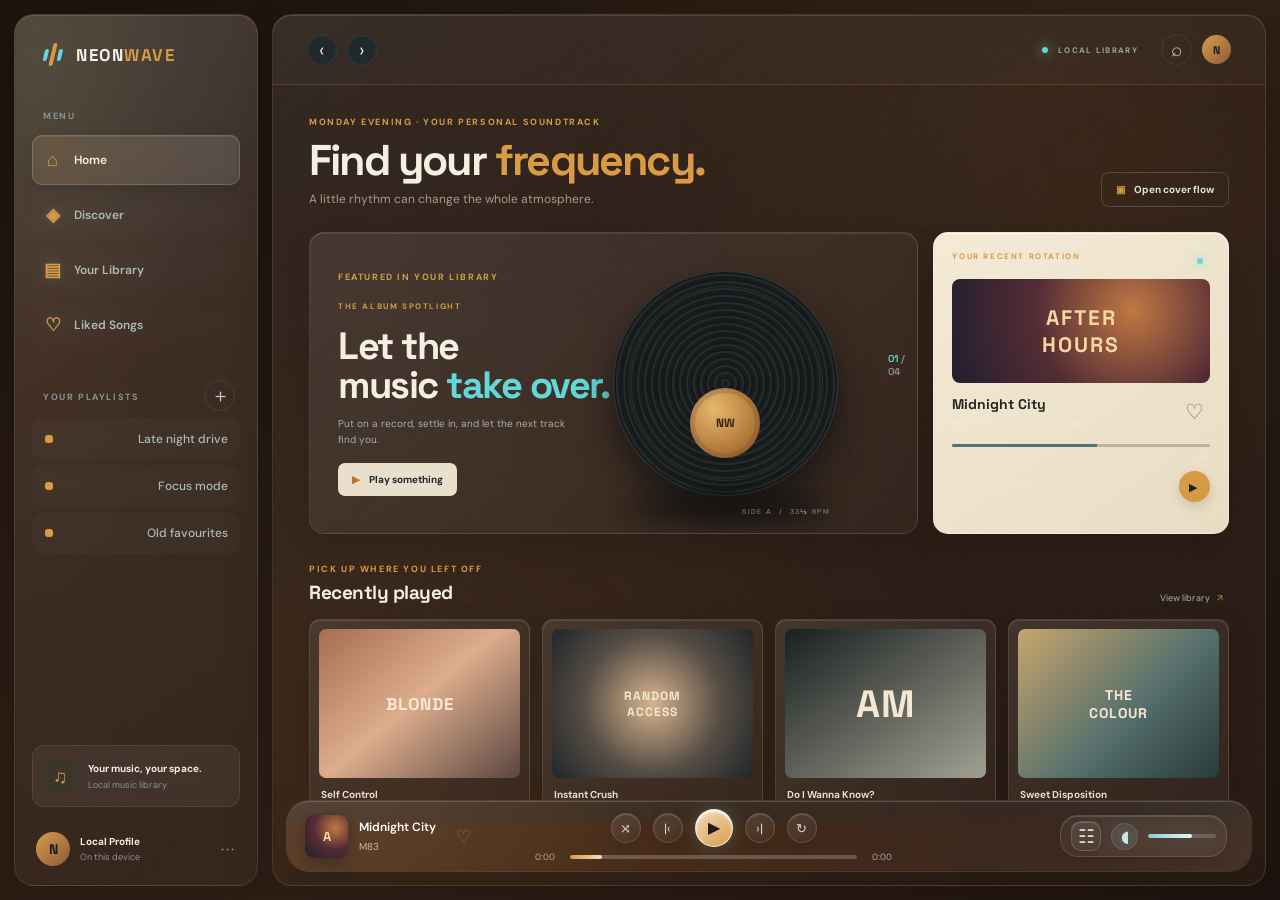
==== commit 56ca62af: "rename playlist feature and glass effect has been added to the app" ====
--- a/frontend/index.html
+++ b/frontend/index.html
@@ -16,6 +16,18 @@
 </head>
 
 <body>
+
+  <svg xmlns="http://www.w3.org/2000/svg" style="position:absolute;width:0;height:0;pointer-events:none"
+    aria-hidden="true">
+    <defs>
+      <filter id="liquid-glass" x="-15%" y="-30%" width="130%" height="160%" color-interpolation-filters="sRGB">
+        <feTurbulence type="fractalNoise" baseFrequency="0.012 0.025" numOctaves="2" seed="8" result="glassNoise" />
+
+        <feDisplacementMap in="SourceGraphic" in2="glassNoise" scale="13" xChannelSelector="R" yChannelSelector="G" />
+      </filter>
+    </defs>
+  </svg>
+
   <div class="app-shell">
     <aside class="sidebar">
       <a class="brand" href="#" aria-label="NeonWave home">
--- a/frontend/css/style.css
+++ b/frontend/css/style.css
@@ -1,120 +1,1306 @@
 /* NeonWave — visual system */
 :root {
-  --bg: #101516;
-  --sidebar: #151d1f;
-  --panel: #1b2527;
-  --panel-soft: #222d2f;
-  --cream: #e9dfca;
-  --cream-muted: #cfc3aa;
-  --ink: #182022;
-  --text: #f3f0e8;
-  --muted: #899596;
-  --gold: #d69a45;
-  --cyan: #63d8d8;
-  --line: rgba(255,255,255,.08);
-  --font: "DM Sans", sans-serif;
-  --display: "Space Grotesk", sans-serif;
-}
-* { box-sizing: border-box; }
-html, body { margin: 0; min-height: 100%; background: var(--bg); color: var(--text); font-family: var(--font); }
-body { min-width: 760px; }
-button { color: inherit; font: inherit; cursor: pointer; }
-button:focus-visible, a:focus-visible { outline: 2px solid var(--cyan); outline-offset: 3px; }
-.app-shell { min-height: 100vh; display: grid; grid-template-columns: 244px minmax(0,1fr); padding: 14px; gap: 14px; }
-.sidebar { background: var(--sidebar); border: 1px solid var(--line); border-radius: 20px; padding: 27px 17px 17px; display: flex; flex-direction: column; min-height: calc(100vh - 28px); }
-.brand { display: flex; align-items: center; gap: 11px; color: var(--text); text-decoration: none; font: 700 17px var(--display); letter-spacing: 1.5px; padding: 0 8px 43px; }
-.brand-accent { color: var(--gold); }
-.brand-mark { width: 25px; height: 25px; display: flex; align-items: center; justify-content: center; gap: 3px; transform: skew(-13deg); }
-.brand-mark span { width: 4px; border-radius: 8px; background: var(--cyan); }
-.brand-mark span:nth-child(1), .brand-mark span:nth-child(3) { height: 12px; }
-.brand-mark span:nth-child(2) { height: 23px; background: var(--gold); }
-.sidebar-label, .eyebrow { color: var(--muted); font-size: 9px; font-weight: 700; letter-spacing: 1.6px; }
-.sidebar-label { padding: 0 11px 13px; }
-.primary-nav, .playlist-nav { display: grid; gap: 5px; }
-.nav-item, .playlist-link { border: 0; background: transparent; color: #aeb9b8; text-align: left; border-radius: 10px; padding: 12px 11px; font-size: 12px; font-weight: 600; transition: .2s ease; }
-.nav-item { display: flex; align-items: center; gap: 13px; }
-.nav-item:hover, .playlist-link:hover { background: rgba(255,255,255,.055); color: white; }
-.nav-item.active { background: #293537; color: var(--cream); box-shadow: inset 2px 0 var(--gold); }
-.nav-icon { width: 17px; text-align: center; font-size: 18px; color: var(--cyan); }
-.sidebar-heading { display: flex; align-items: center; justify-content: space-between; margin-top: 39px; }
-.sidebar-heading .sidebar-label { padding-bottom: 13px; }
-.icon-button { width: 31px; height: 31px; border: 1px solid var(--line); border-radius: 50%; background: transparent; color: #c8d0ce; font-size: 19px; }
-.icon-button:hover { color: var(--cyan); border-color: var(--cyan); }
-.add-playlist { margin: -9px 5px 7px 0; }
-.playlist-link { display: flex; align-items: center; gap: 11px; font-weight: 500; }
-.playlist-dot { width: 8px; height: 8px; border-radius: 3px; }
-.dot-gold { background: #d69a45; }.dot-blue { background: #62c8d2; }.dot-pink { background: #c77a9e; }
-.sidebar-bottom { margin-top: auto; }
-.storage-card { display: flex; gap: 11px; align-items: center; padding: 13px 10px; background: #202b2d; border-radius: 12px; margin-bottom: 15px; }
-.storage-icon { width: 34px; height: 34px; display: grid; place-items: center; border-radius: 9px; color: var(--gold); background: #3b352a; font-size: 19px; }
-.storage-card strong, .storage-card span { display: block; }.storage-card strong { font-size: 10px; }.storage-card span { color: var(--muted); font-size: 9px; margin-top: 4px; }
-.profile-button { width: 100%; display: flex; align-items: center; gap: 10px; padding: 10px 4px 2px; background: transparent; border: 0; text-align: left; }
-.avatar { display: grid; place-items: center; flex: 0 0 auto; width: 34px; height: 34px; border-radius: 50%; background: linear-gradient(135deg,#d99d4d,#8a5b36); color: #171c1d; font: 700 14px var(--display); }
-.profile-copy { display: grid; gap: 3px; }.profile-copy strong { font-size: 10px; }.profile-copy small { color: var(--muted); font-size: 9px; }.more-dots { margin-left: auto; color: var(--muted); letter-spacing: 2px; }
-.main-panel { min-width: 0; background: #141b1d; border: 1px solid var(--line); border-radius: 20px; overflow: hidden; display: flex; flex-direction: column; min-height: calc(100vh - 28px); }
-.topbar { height: 70px; flex: 0 0 70px; display: flex; align-items: center; justify-content: space-between; padding: 0 34px; border-bottom: 1px solid var(--line); }
-.history-controls, .topbar-right { display: flex; align-items: center; gap: 10px; }
-.round-button { width: 30px; height: 30px; display: grid; place-items: center; border: 1px solid var(--line); border-radius: 50%; background: #20292b; color: #d8dfdc; font-size: 20px; }
-.round-button:hover { border-color: var(--cyan); color: var(--cyan); }
-.local-indicator { color: #9aa8a6; font-size: 8px; font-weight: 700; letter-spacing: 1.3px; margin-right: 13px; }
-.local-indicator i, .live-dot { display: inline-block; width: 6px; height: 6px; border-radius: 50%; background: var(--cyan); margin-right: 7px; box-shadow: 0 0 12px #63d8d8; }
-.small-avatar { border: 0; width: 29px; height: 29px; font-size: 11px; }
-.page-content { padding: 31px 36px 115px; overflow: auto; flex: 1; }
-.welcome-row { display: flex; justify-content: space-between; align-items: end; gap: 20px; margin-bottom: 25px; }
-.eyebrow { margin: 0 0 10px; }
-h1, h2, h3, p { margin-top: 0; }
-h1, h2, h3 { font-family: var(--display); }
-h1 { margin-bottom: 7px; font-size: clamp(29px,3.4vw,43px); letter-spacing: -1.8px; line-height: 1.08; }
-h1 span { color: var(--gold); }
-.subheading { color: #91a09e; font-size: 12px; margin-bottom: 0; }
-.outline-button { border: 1px solid rgba(255,255,255,.16); background: transparent; color: #dfe5df; padding: 10px 14px; border-radius: 8px; font-size: 10px; font-weight: 700; white-space: nowrap; }
-.outline-button:hover { border-color: var(--cyan); color: var(--cyan); }
-.outline-button span { color: var(--gold); margin-right: 7px; }
-.feature-grid { display: grid; grid-template-columns: minmax(0,1.65fr) minmax(230px,.8fr); gap: 15px; }
-.vinyl-feature { position: relative; min-height: 270px; overflow: hidden; border-radius: 15px; padding: 25px 28px; background: linear-gradient(115deg,#293537,#172123 72%); display: flex; align-items: center; }
-.feature-copy { position: relative; z-index: 2; width: 57%; }
-.light-eyebrow { color: #a8b7b2; }.feature-kicker { color: var(--gold); font-size: 8px; font-weight: 700; letter-spacing: 1.6px; }
-.feature-copy h2 { font-size: clamp(25px,3vw,38px); line-height: 1.03; letter-spacing: -1.5px; margin: 13px 0 10px; }
-.feature-copy h2 em { color: var(--cyan); font-style: normal; }
-.feature-description { max-width: 230px; color: #a6b1ad; font-size: 10px; line-height: 1.6; }
-.cream-button { border: 0; border-radius: 7px; padding: 10px 14px; background: var(--cream); color: #202729; font-size: 10px; font-weight: 700; margin-top: 5px; }
-.cream-button span { margin-right: 7px; color: #b5782d; }
-.vinyl-art { position: absolute; width: 250px; height: 250px; right: 4%; top: 13px; }
-.record { position: absolute; width: 225px; height: 225px; border-radius: 50%; right: 0; top: 0; background: repeating-radial-gradient(circle,#171b1c 0 2px,#252b2c 3px 4px,#15191a 5px 7px); box-shadow: 0 18px 35px #080c0d99, inset 0 0 0 1px #68717255; display: grid; place-items: center; }
-.record::after { content: ""; position: absolute; inset: 15px; border-radius: 50%; border: 1px solid #727a7740; }
-.record-label { width: 70px; height: 70px; display: grid; place-items: center; border-radius: 50%; background: radial-gradient(circle at 35% 30%,#e5b86e,#a96d31 75%); color: #34251b; font: 700 12px var(--display); box-shadow: inset 0 0 0 5px #553b2a33; }
-.record-shadow { position: absolute; width: 205px; height: 25px; right: 9px; bottom: 1px; border-radius: 50%; background: #080c0d; filter: blur(12px); opacity: .65; }
-.art-caption { position: absolute; right: 8px; bottom: 5px; color: #83918d; font-size: 7px; letter-spacing: 1.3px; }
-.feature-number { position: absolute; bottom: 18px; left: 28px; color: var(--cyan); font: 600 10px var(--display); }.feature-number span { color: #82918e; }
-.now-card { background: var(--cream); color: var(--ink); border-radius: 15px; padding: 18px; min-width: 0; }
-.card-topline { display: flex; align-items: center; justify-content: space-between; }.card-topline .eyebrow { color: #77766d; font-size: 8px; }
-.mini-cover { width: 100%; height: 104px; margin: 8px 0 12px; display: grid; place-items: center; border-radius: 8px; color: #f6d6a1; font: 700 21px var(--display); letter-spacing: 2px; text-align: center; }
-.cover-one { background: radial-gradient(circle at 70% 30%,#c07843,#542c35 50%,#211e2d); }
-.now-info { display: flex; align-items: center; justify-content: space-between; gap: 8px; }.now-info h3 { font-size: 14px; margin: 0 0 4px; }.now-info p { font-size: 9px; color: #77766d; margin: 0; }
-.heart-button { border: 0; background: transparent; color: #77766d; font-size: 21px; }.heart-button.liked { color: #d05c72; }
-.mini-progress, .seek-track, .volume-track { height: 3px; border-radius: 10px; background: #bcb39f; overflow: hidden; }.mini-progress { margin-top: 15px; }.mini-progress span { display: block; width: 56%; height: 100%; background: #4a7775; }
-.time-row { display: flex; justify-content: space-between; color: #77766d; font-size: 8px; margin-top: 5px; }
-.card-play-row { display: flex; justify-content: space-between; align-items: center; color: #77766d; font-size: 7px; letter-spacing: 1.2px; margin-top: 9px; }
-.play-circle { border: 0; width: 31px; height: 31px; border-radius: 50%; display: grid; place-items: center; background: var(--gold); color: #1b2222; font-size: 11px; padding-left: 2px; box-shadow: 0 4px 12px #0002; }.play-circle:hover { transform: scale(1.06); }
-.section-block { margin-top: 29px; }.section-heading { display: flex; align-items: end; justify-content: space-between; margin-bottom: 14px; }.section-heading .eyebrow { margin-bottom: 5px; }.section-heading h2 { font-size: 19px; margin: 0; letter-spacing: -.5px; }
-.text-button { border: 0; background: transparent; color: #a8b4b0; font-size: 9px; }.text-button span { color: var(--gold); margin-left: 5px; }
-.recent-grid { display: grid; grid-template-columns: repeat(4,minmax(0,1fr)); gap: 12px; }
-.music-tile { position: relative; min-width: 0; padding: 9px; border-radius: 11px; background: #1c2628; transition: background .2s,transform .2s; }.music-tile:hover { background: #263335; transform: translateY(-2px); }
-.tile-cover { aspect-ratio: 1.35; display: grid; place-items: center; border-radius: 7px; margin-bottom: 10px; color: #f4e8d2; text-align: center; font: 700 17px var(--display); letter-spacing: 1px; }
-.cover-two { background: linear-gradient(140deg,#a66d52,#ddad8c 48%,#5b4640); }.cover-three { background: radial-gradient(circle at 50% 50%,#d7b38c,#554d45 55%,#202629); font-size: 12px; }.cover-four { background: linear-gradient(145deg,#1a2020,#a1a092); font-size: 38px; }.cover-five { background: linear-gradient(135deg,#c6a56c,#58716c 55%,#283c3b); font-size: 14px; }
-.tile-meta { display: grid; gap: 4px; padding: 0 2px 3px; }.tile-meta strong { font-size: 10px; overflow: hidden; white-space: nowrap; text-overflow: ellipsis; }.tile-meta span { color: var(--muted); font-size: 9px; }
-.tile-play { position: absolute; right: 15px; bottom: 39px; width: 27px; height: 27px; border: 0; border-radius: 50%; background: var(--gold); color: #172021; opacity: 0; transform: translateY(4px); transition: .2s; }.music-tile:hover .tile-play { opacity: 1; transform: translateY(0); }
-.collection-row { display: grid; grid-template-columns: repeat(3,minmax(0,1fr)); gap: 10px; }.collection-card { display: flex; align-items: center; gap: 10px; min-width: 0; padding: 11px; text-align: left; border: 1px solid var(--line); background: #1c2628; border-radius: 10px; }.collection-card:hover { border-color: #647b78; }.collection-card > span:nth-child(2) { display: grid; gap: 4px; min-width: 0; }.collection-card strong { font-size: 9px; }.collection-card small { color: var(--muted); font-size: 8px; }.collection-card b { margin-left: auto; color: var(--gold); }
-.collection-symbol { flex: 0 0 33px; width: 33px; height: 33px; border-radius: 8px; display: grid; place-items: center; font-size: 19px; }.liked-symbol { background: #49313c; color: #e18ba4; }.playlist-symbol { background: #423b2b; color: #e3b96c; }.library-symbol { background: #263e40; color: var(--cyan); }
-.player-bar { position: sticky; bottom: 0; z-index: 5; min-height: 79px; display: grid; grid-template-columns: minmax(190px,1fr) minmax(240px,1.2fr) minmax(150px,1fr); align-items: center; gap: 20px; padding: 10px 28px; background: #101718f2; border-top: 1px solid var(--line); backdrop-filter: blur(16px); }
-.player-track { display: flex; align-items: center; gap: 10px; min-width: 0; }.player-thumb { width: 42px; height: 42px; flex: 0 0 auto; display: grid; place-items: center; border-radius: 6px; color: #f5d7a5; font: 700 13px var(--display); }.player-track-copy { display: grid; gap: 4px; min-width: 0; }.player-track-copy strong { font-size: 10px; white-space: nowrap; }.player-track-copy span { color: var(--muted); font-size: 9px; }.player-track .heart-button { margin-left: 3px; font-size: 17px; }
-.player-center { display: grid; gap: 7px; }.player-buttons { display: flex; justify-content: center; align-items: center; gap: 18px; }.player-buttons > button:not(.play-circle), .player-extra > button { border: 0; background: transparent; color: #9eaaa7; font-size: 14px; }.player-buttons > button:hover, .player-extra > button:hover { color: var(--cyan); }.player-play { width: 29px; height: 29px; }
-.seek-row { display: flex; align-items: center; gap: 9px; color: #879491; font-size: 8px; }.seek-track { flex: 1; background: #3b4747; }.seek-track span { display: block; width: 54%; height: 100%; background: var(--cyan); }
-.player-extra { display: flex; align-items: center; justify-content: end; gap: 13px; color: #9eaaa7; font-size: 13px; }.volume-track { width: 75px; background: #3b4747; }.volume-track span { display: block; width: 65%; height: 100%; background: var(--gold); }
-.hidden { display: none !important; }.alternate-page { min-height: 600px; }.alternate-page h1 { margin-top: 12px; }.empty-state { min-height: 330px; display: grid; place-content: center; justify-items: center; text-align: center; border: 1px dashed #3a4949; border-radius: 15px; margin-top: 35px; padding: 25px; }.empty-orb { width: 62px; height: 62px; display: grid; place-items: center; border-radius: 50%; color: var(--cyan); background: #233536; font-size: 27px; margin-bottom: 17px; }.heart-orb { color: #e18ba4; background: #3e2933; }.empty-state h2 { font-size: 20px; margin-bottom: 7px; }.empty-state p { color: var(--muted); font-size: 11px; }
-.cover-flow-page { flex: 1; padding: 28px 35px 110px; text-align: center; }.cover-flow-header { display: flex; justify-content: space-between; align-items: center; }.cover-flow-header .eyebrow { margin: 0; }.cover-stage { height: 350px; display: flex; justify-content: center; align-items: center; perspective: 900px; }.flow-cover { width: 205px; height: 205px; position: relative; transition: .3s; }.flow-cover .flow-art { width: 100%; height: 100%; display: grid; place-items: center; border-radius: 9px; box-shadow: 0 20px 45px #0008; font: 700 25px var(--display); letter-spacing: 2px; }.flow-left { transform: translateX(42px) rotateY(35deg) scale(.78); opacity: .65; }.flow-center { z-index: 2; transform: scale(1.12); }.flow-right { transform: translateX(-42px) rotateY(-35deg) scale(.78); opacity: .65; }.art-blue { background: linear-gradient(145deg,#9ab6c2,#243e53 60%,#15212a); }.art-orange { background: radial-gradient(circle at 65% 30%,#f0bb72,#9d4c36 45%,#302333); color: #f8e0bd; }.art-pink { background: linear-gradient(135deg,#e0b3b1,#885f77 50%,#292c43); }.flow-track { margin-top: -5px; }.flow-track .eyebrow { margin-bottom: 7px; }.flow-track h2 { margin-bottom: 5px; font-size: 23px; }.flow-track p:last-child { color: var(--muted); font-size: 10px; }.flow-controls { display: flex; justify-content: center; align-items: center; gap: 22px; margin-top: 19px; }.large-play { width: 43px; height: 43px; font-size: 14px; }
-@media (max-width: 1050px) { .app-shell { grid-template-columns: 205px minmax(0,1fr); }.sidebar { padding-inline: 12px; }.page-content { padding-inline: 23px; }.feature-grid { grid-template-columns: minmax(0,1.3fr) minmax(205px,.8fr); }.vinyl-art { right: -25px; opacity: .8; }.recent-grid { grid-template-columns: repeat(2,minmax(0,1fr)); }.collection-row { grid-template-columns: 1fr; }.player-bar { padding-inline: 17px; gap: 10px; } }
-@media (max-width: 800px) { body { min-width: 0; }.app-shell { display: block; padding: 8px; }.sidebar { min-height: auto; margin-bottom: 8px; padding: 13px; }.brand { padding: 0 5px 13px; }.sidebar-label, .sidebar-heading, .playlist-nav, .sidebar-bottom { display: none; }.primary-nav { display: flex; overflow-x: auto; }.nav-item { white-space: nowrap; padding: 9px; }.main-panel { min-height: calc(100vh - 105px); }.topbar { padding-inline: 17px; }.page-content { padding: 23px 16px 110px; }.welcome-row { align-items: start; flex-direction: column; }.feature-grid { grid-template-columns: 1fr; }.vinyl-feature { min-height: 250px; }.now-card { display: none; }.player-bar { grid-template-columns: 1fr auto; }.player-center { grid-column: 1 / -1; grid-row: 2; }.player-extra { display: none; }.player-track { grid-column: 1; }.recent-grid { grid-template-columns: repeat(2,minmax(0,1fr)); }.cover-stage { transform: scale(.8); }.cover-flow-page { padding-inline: 12px; } }
+    --bg: #101516;
+    --sidebar: #151d1f;
+    --panel: #1b2527;
+    --panel-soft: #222d2f;
+    --cream: #e9dfca;
+    --cream-muted: #cfc3aa;
+    --ink: #182022;
+    --text: #f3f0e8;
+    --muted: #899596;
+    --gold: #d69a45;
+    --cyan: #63d8d8;
+    --line: rgba(255, 255, 255, .08);
+    --font: "DM Sans", sans-serif;
+    --display: "Space Grotesk", sans-serif;
+}
+
+* {
+    box-sizing: border-box;
+}
+
+html,
+body {
+    margin: 0;
+    min-height: 100%;
+    background: var(--bg);
+    color: var(--text);
+    font-family: var(--font);
+}
+
+body {
+    min-width: 760px;
+}
+
+button {
+    color: inherit;
+    font: inherit;
+    cursor: pointer;
+}
+
+button:focus-visible,
+a:focus-visible {
+    outline: 2px solid var(--cyan);
+    outline-offset: 3px;
+}
+
+.app-shell {
+    min-height: 100vh;
+    display: grid;
+    grid-template-columns: 244px minmax(0, 1fr);
+    padding: 14px;
+    gap: 14px;
+}
+
+.sidebar {
+    background: var(--sidebar);
+    border: 1px solid var(--line);
+    border-radius: 20px;
+    padding: 27px 17px 17px;
+    display: flex;
+    flex-direction: column;
+    min-height: calc(100vh - 28px);
+}
+
+.brand {
+    display: flex;
+    align-items: center;
+    gap: 11px;
+    color: var(--text);
+    text-decoration: none;
+    font: 700 17px var(--display);
+    letter-spacing: 1.5px;
+    padding: 0 8px 43px;
+}
+
+.brand-accent {
+    color: var(--gold);
+}
+
+.brand-mark {
+    width: 25px;
+    height: 25px;
+    display: flex;
+    align-items: center;
+    justify-content: center;
+    gap: 3px;
+    transform: skew(-13deg);
+}
+
+.brand-mark span {
+    width: 4px;
+    border-radius: 8px;
+    background: var(--cyan);
+}
+
+.brand-mark span:nth-child(1),
+.brand-mark span:nth-child(3) {
+    height: 12px;
+}
+
+.brand-mark span:nth-child(2) {
+    height: 23px;
+    background: var(--gold);
+}
+
+.sidebar-label,
+.eyebrow {
+    color: var(--muted);
+    font-size: 9px;
+    font-weight: 700;
+    letter-spacing: 1.6px;
+}
+
+.sidebar-label {
+    padding: 0 11px 13px;
+}
+
+.primary-nav,
+.playlist-nav {
+    display: grid;
+    gap: 5px;
+}
+
+.nav-item,
+.playlist-link {
+    border: 0;
+    background: transparent;
+    color: #aeb9b8;
+    text-align: left;
+    border-radius: 10px;
+    padding: 12px 11px;
+    font-size: 12px;
+    font-weight: 600;
+    transition: .2s ease;
+}
+
+.nav-item {
+    display: flex;
+    align-items: center;
+    gap: 13px;
+}
+
+.nav-item:hover,
+.playlist-link:hover {
+    background: rgba(255, 255, 255, .055);
+    color: white;
+}
+
+.nav-item.active {
+    background: #293537;
+    color: var(--cream);
+    box-shadow: inset 2px 0 var(--gold);
+}
+
+.nav-icon {
+    width: 17px;
+    text-align: center;
+    font-size: 18px;
+    color: var(--cyan);
+}
+
+.sidebar-heading {
+    display: flex;
+    align-items: center;
+    justify-content: space-between;
+    margin-top: 39px;
+}
+
+.sidebar-heading .sidebar-label {
+    padding-bottom: 13px;
+}
+
+.icon-button {
+    width: 31px;
+    height: 31px;
+    border: 1px solid var(--line);
+    border-radius: 50%;
+    background: transparent;
+    color: #c8d0ce;
+    font-size: 19px;
+}
+
+.icon-button:hover {
+    color: var(--cyan);
+    border-color: var(--cyan);
+}
+
+.add-playlist {
+    margin: -9px 5px 7px 0;
+}
+
+.playlist-link {
+    display: flex;
+    align-items: center;
+    gap: 11px;
+    font-weight: 500;
+}
+
+.playlist-dot {
+    width: 8px;
+    height: 8px;
+    border-radius: 3px;
+}
+
+.dot-gold {
+    background: #d69a45;
+}
+
+.dot-blue {
+    background: #62c8d2;
+}
+
+.dot-pink {
+    background: #c77a9e;
+}
+
+.sidebar-bottom {
+    margin-top: auto;
+}
+
+.storage-card {
+    display: flex;
+    gap: 11px;
+    align-items: center;
+    padding: 13px 10px;
+    background: #202b2d;
+    border-radius: 12px;
+    margin-bottom: 15px;
+}
+
+.storage-icon {
+    width: 34px;
+    height: 34px;
+    display: grid;
+    place-items: center;
+    border-radius: 9px;
+    color: var(--gold);
+    background: #3b352a;
+    font-size: 19px;
+}
+
+.storage-card strong,
+.storage-card span {
+    display: block;
+}
+
+.storage-card strong {
+    font-size: 10px;
+}
+
+.storage-card span {
+    color: var(--muted);
+    font-size: 9px;
+    margin-top: 4px;
+}
+
+.profile-button {
+    width: 100%;
+    display: flex;
+    align-items: center;
+    gap: 10px;
+    padding: 10px 4px 2px;
+    background: transparent;
+    border: 0;
+    text-align: left;
+}
+
+.avatar {
+    display: grid;
+    place-items: center;
+    flex: 0 0 auto;
+    width: 34px;
+    height: 34px;
+    border-radius: 50%;
+    background: linear-gradient(135deg, #d99d4d, #8a5b36);
+    color: #171c1d;
+    font: 700 14px var(--display);
+}
+
+.profile-copy {
+    display: grid;
+    gap: 3px;
+}
+
+.profile-copy strong {
+    font-size: 10px;
+}
+
+.profile-copy small {
+    color: var(--muted);
+    font-size: 9px;
+}
+
+.more-dots {
+    margin-left: auto;
+    color: var(--muted);
+    letter-spacing: 2px;
+}
+
+.main-panel {
+    min-width: 0;
+    background: #141b1d;
+    border: 1px solid var(--line);
+    border-radius: 20px;
+    overflow: hidden;
+    display: flex;
+    flex-direction: column;
+    min-height: calc(100vh - 28px);
+}
+
+.topbar {
+    height: 70px;
+    flex: 0 0 70px;
+    display: flex;
+    align-items: center;
+    justify-content: space-between;
+    padding: 0 34px;
+    border-bottom: 1px solid var(--line);
+}
+
+.history-controls,
+.topbar-right {
+    display: flex;
+    align-items: center;
+    gap: 10px;
+}
+
+.round-button {
+    width: 30px;
+    height: 30px;
+    display: grid;
+    place-items: center;
+    border: 1px solid var(--line);
+    border-radius: 50%;
+    background: #20292b;
+    color: #d8dfdc;
+    font-size: 20px;
+}
+
+.round-button:hover {
+    border-color: var(--cyan);
+    color: var(--cyan);
+}
+
+.local-indicator {
+    color: #9aa8a6;
+    font-size: 8px;
+    font-weight: 700;
+    letter-spacing: 1.3px;
+    margin-right: 13px;
+}
+
+.local-indicator i,
+.live-dot {
+    display: inline-block;
+    width: 6px;
+    height: 6px;
+    border-radius: 50%;
+    background: var(--cyan);
+    margin-right: 7px;
+    box-shadow: 0 0 12px #63d8d8;
+}
+
+.small-avatar {
+    border: 0;
+    width: 29px;
+    height: 29px;
+    font-size: 11px;
+}
+
+.page-content {
+    padding: 31px 36px 115px;
+    overflow: auto;
+    flex: 1;
+}
+
+.welcome-row {
+    display: flex;
+    justify-content: space-between;
+    align-items: end;
+    gap: 20px;
+    margin-bottom: 25px;
+}
+
+.eyebrow {
+    margin: 0 0 10px;
+}
+
+h1,
+h2,
+h3,
+p {
+    margin-top: 0;
+}
+
+h1,
+h2,
+h3 {
+    font-family: var(--display);
+}
+
+h1 {
+    margin-bottom: 7px;
+    font-size: clamp(29px, 3.4vw, 43px);
+    letter-spacing: -1.8px;
+    line-height: 1.08;
+}
+
+h1 span {
+    color: var(--gold);
+}
+
+.subheading {
+    color: #91a09e;
+    font-size: 12px;
+    margin-bottom: 0;
+}
+
+.outline-button {
+    border: 1px solid rgba(255, 255, 255, .16);
+    background: transparent;
+    color: #dfe5df;
+    padding: 10px 14px;
+    border-radius: 8px;
+    font-size: 10px;
+    font-weight: 700;
+    white-space: nowrap;
+}
+
+.outline-button:hover {
+    border-color: var(--cyan);
+    color: var(--cyan);
+}
+
+.outline-button span {
+    color: var(--gold);
+    margin-right: 7px;
+}
+
+.feature-grid {
+    display: grid;
+    grid-template-columns: minmax(0, 1.65fr) minmax(230px, .8fr);
+    gap: 15px;
+}
+
+.vinyl-feature {
+    position: relative;
+    min-height: 270px;
+    overflow: hidden;
+    border-radius: 15px;
+    padding: 25px 28px;
+    background: linear-gradient(115deg, #293537, #172123 72%);
+    display: flex;
+    align-items: center;
+}
+
+.feature-copy {
+    position: relative;
+    z-index: 2;
+    width: 57%;
+}
+
+.light-eyebrow {
+    color: #a8b7b2;
+}
+
+.feature-kicker {
+    color: var(--gold);
+    font-size: 8px;
+    font-weight: 700;
+    letter-spacing: 1.6px;
+}
+
+.feature-copy h2 {
+    font-size: clamp(25px, 3vw, 38px);
+    line-height: 1.03;
+    letter-spacing: -1.5px;
+    margin: 13px 0 10px;
+}
+
+.feature-copy h2 em {
+    color: var(--cyan);
+    font-style: normal;
+}
+
+.feature-description {
+    max-width: 230px;
+    color: #a6b1ad;
+    font-size: 10px;
+    line-height: 1.6;
+}
+
+.cream-button {
+    border: 0;
+    border-radius: 7px;
+    padding: 10px 14px;
+    background: var(--cream);
+    color: #202729;
+    font-size: 10px;
+    font-weight: 700;
+    margin-top: 5px;
+}
+
+.cream-button span {
+    margin-right: 7px;
+    color: #b5782d;
+}
+
+.vinyl-art {
+    position: absolute;
+    width: 250px;
+    height: 250px;
+    right: 4%;
+    top: 13px;
+}
+
+.record {
+    position: absolute;
+    width: 225px;
+    height: 225px;
+    border-radius: 50%;
+    right: 0;
+    top: 0;
+    background: repeating-radial-gradient(circle, #171b1c 0 2px, #252b2c 3px 4px, #15191a 5px 7px);
+    box-shadow: 0 18px 35px #080c0d99, inset 0 0 0 1px #68717255;
+    display: grid;
+    place-items: center;
+}
+
+.record::after {
+    content: "";
+    position: absolute;
+    inset: 15px;
+    border-radius: 50%;
+    border: 1px solid #727a7740;
+}
+
+.record-label {
+    width: 70px;
+    height: 70px;
+    display: grid;
+    place-items: center;
+    border-radius: 50%;
+    background: radial-gradient(circle at 35% 30%, #e5b86e, #a96d31 75%);
+    color: #34251b;
+    font: 700 12px var(--display);
+    box-shadow: inset 0 0 0 5px #553b2a33;
+}
+
+.record-shadow {
+    position: absolute;
+    width: 205px;
+    height: 25px;
+    right: 9px;
+    bottom: 1px;
+    border-radius: 50%;
+    background: #080c0d;
+    filter: blur(12px);
+    opacity: .65;
+}
+
+.art-caption {
+    position: absolute;
+    right: 8px;
+    bottom: 5px;
+    color: #83918d;
+    font-size: 7px;
+    letter-spacing: 1.3px;
+}
+
+.feature-number {
+    position: absolute;
+    bottom: 18px;
+    left: 28px;
+    color: var(--cyan);
+    font: 600 10px var(--display);
+}
+
+.feature-number span {
+    color: #82918e;
+}
+
+.now-card {
+    background: var(--cream);
+    color: var(--ink);
+    border-radius: 15px;
+    padding: 18px;
+    min-width: 0;
+}
+
+.card-topline {
+    display: flex;
+    align-items: center;
+    justify-content: space-between;
+}
+
+.card-topline .eyebrow {
+    color: #77766d;
+    font-size: 8px;
+}
+
+.mini-cover {
+    width: 100%;
+    height: 104px;
+    margin: 8px 0 12px;
+    display: grid;
+    place-items: center;
+    border-radius: 8px;
+    color: #f6d6a1;
+    font: 700 21px var(--display);
+    letter-spacing: 2px;
+    text-align: center;
+}
+
+.cover-one {
+    background: radial-gradient(circle at 70% 30%, #c07843, #542c35 50%, #211e2d);
+}
+
+.now-info {
+    display: flex;
+    align-items: center;
+    justify-content: space-between;
+    gap: 8px;
+}
+
+.now-info h3 {
+    font-size: 14px;
+    margin: 0 0 4px;
+}
+
+.now-info p {
+    font-size: 9px;
+    color: #77766d;
+    margin: 0;
+}
+
+.heart-button {
+    border: 0;
+    background: transparent;
+    color: #77766d;
+    font-size: 21px;
+}
+
+.heart-button.liked {
+    color: #d05c72;
+}
+
+.mini-progress,
+.seek-track,
+.volume-track {
+    height: 3px;
+    border-radius: 10px;
+    background: #bcb39f;
+    overflow: hidden;
+}
+
+.mini-progress {
+    margin-top: 15px;
+}
+
+.mini-progress span {
+    display: block;
+    width: 56%;
+    height: 100%;
+    background: #4a7775;
+}
+
+.time-row {
+    display: flex;
+    justify-content: space-between;
+    color: #77766d;
+    font-size: 8px;
+    margin-top: 5px;
+}
+
+.card-play-row {
+    display: flex;
+    justify-content: space-between;
+    align-items: center;
+    color: #77766d;
+    font-size: 7px;
+    letter-spacing: 1.2px;
+    margin-top: 9px;
+}
+
+.play-circle {
+    border: 0;
+    width: 31px;
+    height: 31px;
+    border-radius: 50%;
+    display: grid;
+    place-items: center;
+    background: var(--gold);
+    color: #1b2222;
+    font-size: 11px;
+    padding-left: 2px;
+    box-shadow: 0 4px 12px #0002;
+}
+
+.play-circle:hover {
+    transform: scale(1.06);
+}
+
+.section-block {
+    margin-top: 29px;
+}
+
+.section-heading {
+    display: flex;
+    align-items: end;
+    justify-content: space-between;
+    margin-bottom: 14px;
+}
+
+.section-heading .eyebrow {
+    margin-bottom: 5px;
+}
+
+.section-heading h2 {
+    font-size: 19px;
+    margin: 0;
+    letter-spacing: -.5px;
+}
+
+.text-button {
+    border: 0;
+    background: transparent;
+    color: #a8b4b0;
+    font-size: 9px;
+}
+
+.text-button span {
+    color: var(--gold);
+    margin-left: 5px;
+}
+
+.recent-grid {
+    display: grid;
+    grid-template-columns: repeat(4, minmax(0, 1fr));
+    gap: 12px;
+}
+
+.music-tile {
+    position: relative;
+    min-width: 0;
+    padding: 9px;
+    border-radius: 11px;
+    background: #1c2628;
+    transition: background .2s, transform .2s;
+}
+
+.music-tile:hover {
+    background: #263335;
+    transform: translateY(-2px);
+}
+
+.tile-cover {
+    aspect-ratio: 1.35;
+    display: grid;
+    place-items: center;
+    border-radius: 7px;
+    margin-bottom: 10px;
+    color: #f4e8d2;
+    text-align: center;
+    font: 700 17px var(--display);
+    letter-spacing: 1px;
+}
+
+.cover-two {
+    background: linear-gradient(140deg, #a66d52, #ddad8c 48%, #5b4640);
+}
+
+.cover-three {
+    background: radial-gradient(circle at 50% 50%, #d7b38c, #554d45 55%, #202629);
+    font-size: 12px;
+}
+
+.cover-four {
+    background: linear-gradient(145deg, #1a2020, #a1a092);
+    font-size: 38px;
+}
+
+.cover-five {
+    background: linear-gradient(135deg, #c6a56c, #58716c 55%, #283c3b);
+    font-size: 14px;
+}
+
+.tile-meta {
+    display: grid;
+    gap: 4px;
+    padding: 0 2px 3px;
+}
+
+.tile-meta strong {
+    font-size: 10px;
+    overflow: hidden;
+    white-space: nowrap;
+    text-overflow: ellipsis;
+}
+
+.tile-meta span {
+    color: var(--muted);
+    font-size: 9px;
+}
+
+.tile-play {
+    position: absolute;
+    right: 15px;
+    bottom: 39px;
+    width: 27px;
+    height: 27px;
+    border: 0;
+    border-radius: 50%;
+    background: var(--gold);
+    color: #172021;
+    opacity: 0;
+    transform: translateY(4px);
+    transition: .2s;
+}
+
+.music-tile:hover .tile-play {
+    opacity: 1;
+    transform: translateY(0);
+}
+
+.collection-row {
+    display: grid;
+    grid-template-columns: repeat(3, minmax(0, 1fr));
+    gap: 10px;
+}
+
+.collection-card {
+    display: flex;
+    align-items: center;
+    gap: 10px;
+    min-width: 0;
+    padding: 11px;
+    text-align: left;
+    border: 1px solid var(--line);
+    background: #1c2628;
+    border-radius: 10px;
+}
+
+.collection-card:hover {
+    border-color: #647b78;
+}
+
+.collection-card>span:nth-child(2) {
+    display: grid;
+    gap: 4px;
+    min-width: 0;
+}
+
+.collection-card strong {
+    font-size: 9px;
+}
+
+.collection-card small {
+    color: var(--muted);
+    font-size: 8px;
+}
+
+.collection-card b {
+    margin-left: auto;
+    color: var(--gold);
+}
+
+.collection-symbol {
+    flex: 0 0 33px;
+    width: 33px;
+    height: 33px;
+    border-radius: 8px;
+    display: grid;
+    place-items: center;
+    font-size: 19px;
+}
+
+.liked-symbol {
+    background: #49313c;
+    color: #e18ba4;
+}
+
+.playlist-symbol {
+    background: #423b2b;
+    color: #e3b96c;
+}
+
+.library-symbol {
+    background: #263e40;
+    color: var(--cyan);
+}
+
+.player-bar {
+    position: sticky;
+    bottom: 0;
+    z-index: 5;
+    min-height: 79px;
+    display: grid;
+    grid-template-columns: minmax(190px, 1fr) minmax(240px, 1.2fr) minmax(150px, 1fr);
+    align-items: center;
+    gap: 20px;
+    padding: 10px 28px;
+    background: #101718f2;
+    border-top: 1px solid var(--line);
+    backdrop-filter: blur(16px);
+}
+
+.player-track {
+    display: flex;
+    align-items: center;
+    gap: 10px;
+    min-width: 0;
+}
+
+.player-thumb {
+    width: 42px;
+    height: 42px;
+    flex: 0 0 auto;
+    display: grid;
+    place-items: center;
+    border-radius: 6px;
+    color: #f5d7a5;
+    font: 700 13px var(--display);
+}
+
+.player-track-copy {
+    display: grid;
+    gap: 4px;
+    min-width: 0;
+}
+
+.player-track-copy strong {
+    font-size: 10px;
+    white-space: nowrap;
+}
+
+.player-track-copy span {
+    color: var(--muted);
+    font-size: 9px;
+}
+
+.player-track .heart-button {
+    margin-left: 3px;
+    font-size: 17px;
+}
+
+.player-center {
+    display: grid;
+    gap: 7px;
+}
+
+.player-buttons {
+    display: flex;
+    justify-content: center;
+    align-items: center;
+    gap: 18px;
+}
+
+.player-buttons>button:not(.play-circle),
+.player-extra>button {
+    border: 0;
+    background: transparent;
+    color: #9eaaa7;
+    font-size: 14px;
+}
+
+.player-buttons>button:hover,
+.player-extra>button:hover {
+    color: var(--cyan);
+}
+
+.player-play {
+    width: 29px;
+    height: 29px;
+}
+
+.seek-row {
+    display: flex;
+    align-items: center;
+    gap: 9px;
+    color: #879491;
+    font-size: 8px;
+}
+
+.seek-track {
+    flex: 1;
+    background: #3b4747;
+}
+
+.seek-track span {
+    display: block;
+    width: 54%;
+    height: 100%;
+    background: var(--cyan);
+}
+
+.player-extra {
+    display: flex;
+    align-items: center;
+    justify-content: end;
+    gap: 13px;
+    color: #9eaaa7;
+    font-size: 13px;
+}
+
+.volume-track {
+    width: 75px;
+    background: #3b4747;
+}
+
+.volume-track span {
+    display: block;
+    width: 65%;
+    height: 100%;
+    background: var(--gold);
+}
+
+.hidden {
+    display: none !important;
+}
+
+.alternate-page {
+    min-height: 600px;
+}
+
+.alternate-page h1 {
+    margin-top: 12px;
+}
+
+.empty-state {
+    min-height: 330px;
+    display: grid;
+    place-content: center;
+    justify-items: center;
+    text-align: center;
+    border: 1px dashed #3a4949;
+    border-radius: 15px;
+    margin-top: 35px;
+    padding: 25px;
+}
+
+.empty-orb {
+    width: 62px;
+    height: 62px;
+    display: grid;
+    place-items: center;
+    border-radius: 50%;
+    color: var(--cyan);
+    background: #233536;
+    font-size: 27px;
+    margin-bottom: 17px;
+}
+
+.heart-orb {
+    color: #e18ba4;
+    background: #3e2933;
+}
+
+.empty-state h2 {
+    font-size: 20px;
+    margin-bottom: 7px;
+}
+
+.empty-state p {
+    color: var(--muted);
+    font-size: 11px;
+}
+
+.cover-flow-page {
+    flex: 1;
+    padding: 28px 35px 110px;
+    text-align: center;
+}
+
+.cover-flow-header {
+    display: flex;
+    justify-content: space-between;
+    align-items: center;
+}
+
+.cover-flow-header .eyebrow {
+    margin: 0;
+}
+
+.cover-stage {
+    height: 350px;
+    display: flex;
+    justify-content: center;
+    align-items: center;
+    perspective: 900px;
+}
+
+.flow-cover {
+    width: 205px;
+    height: 205px;
+    position: relative;
+    transition: .3s;
+}
+
+.flow-cover .flow-art {
+    width: 100%;
+    height: 100%;
+    display: grid;
+    place-items: center;
+    border-radius: 9px;
+    box-shadow: 0 20px 45px #0008;
+    font: 700 25px var(--display);
+    letter-spacing: 2px;
+}
+
+.flow-left {
+    transform: translateX(42px) rotateY(35deg) scale(.78);
+    opacity: .65;
+}
+
+.flow-center {
+    z-index: 2;
+    transform: scale(1.12);
+}
+
+.flow-right {
+    transform: translateX(-42px) rotateY(-35deg) scale(.78);
+    opacity: .65;
+}
+
+.art-blue {
+    background: linear-gradient(145deg, #9ab6c2, #243e53 60%, #15212a);
+}
+
+.art-orange {
+    background: radial-gradient(circle at 65% 30%, #f0bb72, #9d4c36 45%, #302333);
+    color: #f8e0bd;
+}
+
+.art-pink {
+    background: linear-gradient(135deg, #e0b3b1, #885f77 50%, #292c43);
+}
+
+.flow-track {
+    margin-top: -5px;
+}
+
+.flow-track .eyebrow {
+    margin-bottom: 7px;
+}
+
+.flow-track h2 {
+    margin-bottom: 5px;
+    font-size: 23px;
+}
+
+.flow-track p:last-child {
+    color: var(--muted);
+    font-size: 10px;
+}
+
+.flow-controls {
+    display: flex;
+    justify-content: center;
+    align-items: center;
+    gap: 22px;
+    margin-top: 19px;
+}
+
+.large-play {
+    width: 43px;
+    height: 43px;
+    font-size: 14px;
+}
+
+@media (max-width: 1050px) {
+    .app-shell {
+        grid-template-columns: 205px minmax(0, 1fr);
+    }
+
+    .sidebar {
+        padding-inline: 12px;
+    }
+
+    .page-content {
+        padding-inline: 23px;
+    }
+
+    .feature-grid {
+        grid-template-columns: minmax(0, 1.3fr) minmax(205px, .8fr);
+    }
+
+    .vinyl-art {
+        right: -25px;
+        opacity: .8;
+    }
+
+    .recent-grid {
+        grid-template-columns: repeat(2, minmax(0, 1fr));
+    }
+
+    .collection-row {
+        grid-template-columns: 1fr;
+    }
+
+    .player-bar {
+        padding-inline: 17px;
+        gap: 10px;
+    }
+}
+
+@media (max-width: 800px) {
+    body {
+        min-width: 0;
+    }
+
+    .app-shell {
+        display: block;
+        padding: 8px;
+    }
+
+    .sidebar {
+        min-height: auto;
+        margin-bottom: 8px;
+        padding: 13px;
+    }
+
+    .brand {
+        padding: 0 5px 13px;
+    }
+
+    .sidebar-label,
+    .sidebar-heading,
+    .playlist-nav,
+    .sidebar-bottom {
+        display: none;
+    }
+
+    .primary-nav {
+        display: flex;
+        overflow-x: auto;
+    }
+
+    .nav-item {
+        white-space: nowrap;
+        padding: 9px;
+    }
+
+    .main-panel {
+        min-height: calc(100vh - 105px);
+    }
+
+    .topbar {
+        padding-inline: 17px;
+    }
+
+    .page-content {
+        padding: 23px 16px 110px;
+    }
+
+    .welcome-row {
+        align-items: start;
+        flex-direction: column;
+    }
+
+    .feature-grid {
+        grid-template-columns: 1fr;
+    }
+
+    .vinyl-feature {
+        min-height: 250px;
+    }
+
+    .now-card {
+        display: none;
+    }
+
+    .player-bar {
+        grid-template-columns: 1fr auto;
+    }
+
+    .player-center {
+        grid-column: 1 / -1;
+        grid-row: 2;
+    }
+
+    .player-extra {
+        display: none;
+    }
+
+    .player-track {
+        grid-column: 1;
+    }
+
+    .recent-grid {
+        grid-template-columns: repeat(2, minmax(0, 1fr));
+    }
+
+    .cover-stage {
+        transform: scale(.8);
+    }
+
+    .cover-flow-page {
+        padding-inline: 12px;
+    }
+}
+
 /* =================================
    NEONWAVE MUSIC LIBRARY
 ================================= */
@@ -304,7 +1490,7 @@
     padding: 7px;
     border-radius: 50%;
     transition: color 0.2s ease, background 0.2s ease,
-                transform 0.2s ease;
+        transform 0.2s ease;
 }
 
 .player-buttons button:hover,
@@ -373,7 +1559,7 @@
     gap: 15px;
 }
 
-.player-extra > span {
+.player-extra>span {
     color: #92939d;
     font-size: 17px;
 }
@@ -431,168 +1617,6 @@
     touch-action: none;
     user-select: none;
 }
-
-
-/* =========================================================
-   NEONWAVE — FIXED TOP GLASS PLAYER
-   The player stays visible while the library/content scrolls.
-========================================================= */
-:root {
-  --player-height: 92px;
-}
-
-.main-panel {
-  padding-top: 0;
-}
-
-/* The top player is fixed to the app viewport, not the scrolling content. */
-.player-bar {
-  position: fixed !important;
-  top: 13px;
-  left: 270px; /* app padding + sidebar + column gap */
-  right: 13px;
-  z-index: 80;
-  min-height: var(--player-height);
-  grid-template-columns: minmax(170px, 1fr) minmax(280px, 1.35fr) minmax(130px, 1fr);
-  gap: 22px;
-  padding: 12px 25px;
-  border: 1px solid rgba(255,255,255,.17);
-  border-radius: 20px;
-  background:
-    linear-gradient(120deg, rgba(255,255,255,.105), rgba(255,255,255,.035) 52%, rgba(155,217,232,.055)),
-    rgba(13, 19, 29, .76);
-  -webkit-backdrop-filter: blur(30px) saturate(165%);
-  backdrop-filter: blur(30px) saturate(165%);
-  box-shadow:
-    0 18px 55px rgba(0,0,0,.34),
-    inset 0 1px 0 rgba(255,255,255,.19),
-    inset 0 -1px 0 rgba(255,255,255,.045);
-}
-
-/* A subtle highlight along the glass surface. */
-.player-bar::before {
-  content: "";
-  position: absolute;
-  inset: 0;
-  border-radius: inherit;
-  pointer-events: none;
-  background: linear-gradient(105deg, rgba(255,255,255,.075), transparent 38%, rgba(255,255,255,.025));
-}
-
-.player-track,
-.player-center,
-.player-extra {
-  position: relative;
-  z-index: 1;
-}
-
-.player-track { gap: 12px; }
-.player-thumb {
-  width: 49px;
-  height: 49px;
-  border-radius: 11px;
-}
-.player-track-copy strong { font-size: 12px; }
-.player-track-copy span { font-size: 10px; }
-
-.player-buttons { gap: 17px; }
-.player-buttons button,
-.player-extra button {
-  color: rgba(225,235,245,.72);
-  transition: color .2s ease, transform .2s ease, background .2s ease;
-}
-.player-buttons button:hover,
-.player-extra button:hover {
-  color: #f4fbff;
-  transform: translateY(-1px);
-}
-.player-buttons .player-play {
-  width: 39px;
-  height: 39px;
-  background: linear-gradient(145deg, #e6f4f5, #a9d3dc);
-  color: #14232b;
-  box-shadow: 0 5px 20px rgba(155,217,232,.25), inset 0 1px 0 rgba(255,255,255,.9);
-}
-.player-buttons .player-play:hover {
-  background: #f4ffff;
-  color: #14232b;
-}
-.seek-row { max-width: 560px; gap: 10px; }
-.seek-track {
-  height: 4px;
-  background: rgba(255,255,255,.16);
-  cursor: pointer;
-}
-#progress-fill {
-  background: linear-gradient(90deg, #9bd9e8, #d9e8f4);
-  box-shadow: 0 0 10px rgba(155,217,232,.42);
-}
-.player-extra { gap: 12px; }
-.volume-track { background: rgba(255,255,255,.17); }
-.volume-track span { background: #b8dce5; }
-
-/* Make room for the fixed player and keep the page heading below it. */
-.topbar {
-  margin-top: 105px;
-  background: rgba(12,17,25,.22);
-  border-top: 1px solid rgba(255,255,255,.035);
-}
-.page-content { padding-top: 28px; }
-.cover-flow-page { padding-top: 28px; }
-
-/* Smaller desktop windows. */
-@media (max-width: 1050px) {
-  .player-bar {
-    left: 226px;
-    right: 13px;
-    grid-template-columns: minmax(130px, .9fr) minmax(250px, 1.2fr) minmax(95px, .7fr);
-    gap: 12px;
-    padding-inline: 17px;
-  }
-}
-
-/* Mobile/tablet: compact top player, with controls remaining visible. */
-@media (max-width: 800px) {
-  :root { --player-height: 112px; }
-  .player-bar {
-    top: 8px;
-    left: 8px;
-    right: 8px;
-    min-height: var(--player-height);
-    grid-template-columns: minmax(0, 1fr) auto;
-    grid-template-rows: auto auto;
-    gap: 5px 12px;
-    padding: 10px 13px;
-    border-radius: 17px;
-  }
-  .player-track {
-    grid-column: 1;
-    grid-row: 1;
-    justify-content: flex-start;
-  }
-  .player-thumb { width: 39px; height: 39px; }
-  .player-track-copy strong { font-size: 11px; }
-  .player-track-copy span { font-size: 9px; }
-  .player-track .heart-button { font-size: 17px; }
-  .player-center {
-    grid-column: 1 / -1;
-    grid-row: 2;
-    gap: 5px;
-  }
-  .player-buttons { gap: 18px; }
-  .player-buttons .player-play { width: 32px; height: 32px; }
-  .player-extra { display: none; }
-  .topbar { margin-top: 124px; }
-  .page-content { padding-top: 22px; }
-  .cover-flow-page { padding-top: 20px; }
-}
-
-@media (max-width: 420px) {
-  .player-bar { padding-inline: 10px; }
-  .player-buttons { gap: 13px; }
-  .seek-row { gap: 6px; }
-}
-
 
 
 /* =========================================================
@@ -657,20 +1681,20 @@
     align-items: center !important;
     gap: 18px !important;
 
-    border: 1px solid rgba(255,255,255,.16) !important;
+    border: 1px solid rgba(255, 255, 255, .16) !important;
     border-radius: 18px !important;
     background:
         linear-gradient(115deg,
-            rgba(255,255,255,.105),
-            rgba(255,255,255,.035) 48%,
-            rgba(130,210,220,.055)),
+            rgba(255, 255, 255, .105),
+            rgba(255, 255, 255, .035) 48%,
+            rgba(130, 210, 220, .055)),
         rgba(18, 26, 34, .78) !important;
     -webkit-backdrop-filter: blur(28px) saturate(165%) !important;
     backdrop-filter: blur(28px) saturate(165%) !important;
     box-shadow:
-        0 10px 35px rgba(0,0,0,.28),
-        inset 0 1px 0 rgba(255,255,255,.19),
-        inset 0 -1px 0 rgba(255,255,255,.045) !important;
+        0 10px 35px rgba(0, 0, 0, .28),
+        inset 0 1px 0 rgba(255, 255, 255, .19),
+        inset 0 -1px 0 rgba(255, 255, 255, .045) !important;
     z-index: 20 !important;
 }
 
@@ -680,12 +1704,10 @@
     inset: 0;
     border-radius: inherit;
     pointer-events: none;
-    background: linear-gradient(
-        110deg,
-        rgba(255,255,255,.09),
-        transparent 38%,
-        rgba(255,255,255,.025)
-    );
+    background: linear-gradient(110deg,
+            rgba(255, 255, 255, .09),
+            transparent 38%,
+            rgba(255, 255, 255, .025));
 }
 
 .player-track,
@@ -708,44 +1730,44 @@
     gap: 15px !important;
 }
 
-.player-buttons > button:not(.player-play),
-.player-extra > button {
+.player-buttons>button:not(.player-play),
+.player-extra>button {
     width: 34px;
     height: 34px;
     padding: 0 !important;
-    border: 1px solid rgba(255,255,255,.13) !important;
+    border: 1px solid rgba(255, 255, 255, .13) !important;
     border-radius: 50% !important;
-    background: rgba(255,255,255,.065) !important;
-    color: rgba(226,240,243,.82) !important;
+    background: rgba(255, 255, 255, .065) !important;
+    color: rgba(226, 240, 243, .82) !important;
     -webkit-backdrop-filter: blur(12px);
     backdrop-filter: blur(12px);
     transition: .22s ease;
 }
 
-.player-buttons > button:not(.player-play):hover,
-.player-extra > button:hover {
-    background: rgba(145,220,230,.19) !important;
-    border-color: rgba(145,220,230,.42) !important;
+.player-buttons>button:not(.player-play):hover,
+.player-extra>button:hover {
+    background: rgba(145, 220, 230, .19) !important;
+    border-color: rgba(145, 220, 230, .42) !important;
     color: #fff !important;
     transform: translateY(-2px);
-    box-shadow: 0 5px 18px rgba(100,205,220,.15);
+    box-shadow: 0 5px 18px rgba(100, 205, 220, .15);
 }
 
 .player-buttons .player-play {
     width: 42px !important;
     height: 42px !important;
-    border: 1px solid rgba(255,255,255,.55) !important;
+    border: 1px solid rgba(255, 255, 255, .55) !important;
     border-radius: 50% !important;
-    background: linear-gradient(145deg,#e9fbfc,#a9d8df) !important;
+    background: linear-gradient(145deg, #e9fbfc, #a9d8df) !important;
     color: #15272e !important;
     box-shadow:
-        0 5px 20px rgba(130,215,225,.25),
-        inset 0 1px 2px rgba(255,255,255,.9) !important;
+        0 5px 20px rgba(130, 215, 225, .25),
+        inset 0 1px 2px rgba(255, 255, 255, .9) !important;
 }
 
 .player-buttons .player-play:hover {
     transform: scale(1.07);
-    box-shadow: 0 6px 24px rgba(130,215,225,.38) !important;
+    box-shadow: 0 6px 24px rgba(130, 215, 225, .38) !important;
 }
 
 .seek-row {
@@ -754,12 +1776,12 @@
 }
 
 .seek-track {
-    background: rgba(255,255,255,.17) !important;
+    background: rgba(255, 255, 255, .17) !important;
 }
 
 #progress-fill {
-    background: linear-gradient(90deg,#9bd9e8,#e0f5f7) !important;
-    box-shadow: 0 0 10px rgba(155,217,232,.4);
+    background: linear-gradient(90deg, #9bd9e8, #e0f5f7) !important;
+    box-shadow: 0 0 10px rgba(155, 217, 232, .4);
 }
 
 .player-extra {
@@ -770,7 +1792,7 @@
 }
 
 .volume-track {
-    background: rgba(255,255,255,.17) !important;
+    background: rgba(255, 255, 255, .17) !important;
 }
 
 .volume-track span {
@@ -786,15 +1808,15 @@
     isolation: isolate;
     background:
         linear-gradient(145deg,
-            rgba(255,255,255,.075),
-            rgba(255,255,255,.018) 55%),
-        rgba(19,29,32,.72) !important;
-    border: 1px solid rgba(255,255,255,.12) !important;
+            rgba(255, 255, 255, .075),
+            rgba(255, 255, 255, .018) 55%),
+        rgba(19, 29, 32, .72) !important;
+    border: 1px solid rgba(255, 255, 255, .12) !important;
     -webkit-backdrop-filter: blur(28px) saturate(155%);
     backdrop-filter: blur(28px) saturate(155%);
     box-shadow:
-        0 12px 38px rgba(0,0,0,.2),
-        inset 0 1px 0 rgba(255,255,255,.12);
+        0 12px 38px rgba(0, 0, 0, .2),
+        inset 0 1px 0 rgba(255, 255, 255, .12);
 }
 
 .sidebar::before {
@@ -805,15 +1827,15 @@
     border-radius: inherit;
     pointer-events: none;
     background:
-        radial-gradient(circle at 8% 5%,rgba(99,216,216,.09),transparent 34%),
-        linear-gradient(160deg,rgba(255,255,255,.035),transparent 45%);
+        radial-gradient(circle at 8% 5%, rgba(99, 216, 216, .09), transparent 34%),
+        linear-gradient(160deg, rgba(255, 255, 255, .035), transparent 45%);
 }
 
 .nav-item,
 .playlist-link {
     position: relative;
     border: 1px solid transparent !important;
-    background: rgba(255,255,255,.018) !important;
+    background: rgba(255, 255, 255, .018) !important;
     -webkit-backdrop-filter: blur(10px);
     backdrop-filter: blur(10px);
     transition:
@@ -826,40 +1848,36 @@
 
 .nav-item:hover,
 .playlist-link:hover {
-    background: linear-gradient(
-        110deg,
-        rgba(255,255,255,.115),
-        rgba(255,255,255,.045)
-    ) !important;
-    border-color: rgba(255,255,255,.12) !important;
+    background: linear-gradient(110deg,
+            rgba(255, 255, 255, .115),
+            rgba(255, 255, 255, .045)) !important;
+    border-color: rgba(255, 255, 255, .12) !important;
     color: #f7ffff !important;
     box-shadow:
-        inset 0 1px 0 rgba(255,255,255,.12),
-        0 5px 18px rgba(0,0,0,.12);
+        inset 0 1px 0 rgba(255, 255, 255, .12),
+        0 5px 18px rgba(0, 0, 0, .12);
     transform: translateX(2px);
 }
 
 .nav-item.active {
-    background: linear-gradient(
-        110deg,
-        rgba(99,216,216,.16),
-        rgba(255,255,255,.065)
-    ) !important;
-    border-color: rgba(99,216,216,.22) !important;
+    background: linear-gradient(110deg,
+            rgba(99, 216, 216, .16),
+            rgba(255, 255, 255, .065)) !important;
+    border-color: rgba(99, 216, 216, .22) !important;
     color: #f3fbf8 !important;
     box-shadow:
         inset 2px 0 var(--gold),
-        inset 0 1px 0 rgba(255,255,255,.12),
-        0 5px 18px rgba(0,0,0,.13);
+        inset 0 1px 0 rgba(255, 255, 255, .12),
+        0 5px 18px rgba(0, 0, 0, .13);
 }
 
 .nav-icon {
-    filter: drop-shadow(0 0 5px rgba(99,216,216,.22));
+    filter: drop-shadow(0 0 5px rgba(99, 216, 216, .22));
 }
 
 .storage-card {
-    background: rgba(255,255,255,.055) !important;
-    border: 1px solid rgba(255,255,255,.09);
+    background: rgba(255, 255, 255, .055) !important;
+    border: 1px solid rgba(255, 255, 255, .09);
     -webkit-backdrop-filter: blur(14px);
     backdrop-filter: blur(14px);
 }
@@ -873,19 +1891,19 @@
     isolation: isolate;
     overflow: hidden;
     min-height: 65px;
-    border: 1px solid rgba(255,255,255,.11) !important;
+    border: 1px solid rgba(255, 255, 255, .11) !important;
     background:
         linear-gradient(135deg,
-            rgba(255,255,255,.075),
-            rgba(255,255,255,.018) 65%),
-        rgba(28,38,40,.48) !important;
+            rgba(255, 255, 255, .075),
+            rgba(255, 255, 255, .018) 65%),
+        rgba(28, 38, 40, .48) !important;
     -webkit-backdrop-filter: blur(18px) saturate(145%);
     backdrop-filter: blur(18px) saturate(145%);
     box-shadow:
-        inset 0 1px 0 rgba(255,255,255,.08),
-        0 5px 18px rgba(0,0,0,.08);
+        inset 0 1px 0 rgba(255, 255, 255, .08),
+        0 5px 18px rgba(0, 0, 0, .08);
     transition:
-        transform .3s cubic-bezier(.2,.8,.2,1),
+        transform .3s cubic-bezier(.2, .8, .2, 1),
         background .3s ease,
         border-color .3s ease,
         box-shadow .3s ease !important;
@@ -900,25 +1918,25 @@
     pointer-events: none;
     background:
         linear-gradient(115deg,
-            rgba(255,255,255,.2),
-            rgba(255,255,255,.045) 38%,
+            rgba(255, 255, 255, .2),
+            rgba(255, 255, 255, .045) 38%,
             transparent 68%);
     transition: opacity .3s ease;
 }
 
 .collection-card:hover {
     transform: translateY(-4px) scale(1.012);
-    border-color: rgba(185,235,240,.34) !important;
+    border-color: rgba(185, 235, 240, .34) !important;
     background:
         linear-gradient(130deg,
-            rgba(255,255,255,.16),
-            rgba(255,255,255,.055) 62%),
-        rgba(55,75,80,.55) !important;
+            rgba(255, 255, 255, .16),
+            rgba(255, 255, 255, .055) 62%),
+        rgba(55, 75, 80, .55) !important;
     box-shadow:
-        0 12px 28px rgba(0,0,0,.2),
-        0 0 22px rgba(110,210,220,.09),
-        inset 0 1px 0 rgba(255,255,255,.24),
-        inset 0 -1px 0 rgba(255,255,255,.06);
+        0 12px 28px rgba(0, 0, 0, .2),
+        0 0 22px rgba(110, 210, 220, .09),
+        inset 0 1px 0 rgba(255, 255, 255, .24),
+        inset 0 -1px 0 rgba(255, 255, 255, .06);
 }
 
 .collection-card:hover::before {
@@ -945,6 +1963,7 @@
 
 /* Respect reduced-motion preferences. */
 @media (prefers-reduced-motion: reduce) {
+
     .collection-card,
     .collection-symbol,
     .nav-item,
@@ -957,7 +1976,7 @@
 /* Smaller desktop windows. */
 @media (max-width: 1050px) {
     .player-bar {
-        grid-template-columns: minmax(120px,.9fr) minmax(220px,1.2fr) minmax(80px,.7fr) !important;
+        grid-template-columns: minmax(120px, .9fr) minmax(220px, 1.2fr) minmax(80px, .7fr) !important;
         gap: 10px !important;
         padding-inline: 14px !important;
     }
@@ -965,6 +1984,7 @@
 
 /* Compact player on narrow windows. */
 @media (max-width: 800px) {
+
     html,
     body {
         overflow: auto;
@@ -992,7 +2012,7 @@
         bottom: 8px !important;
         margin: 8px !important;
         min-height: 105px !important;
-        grid-template-columns: minmax(0,1fr) !important;
+        grid-template-columns: minmax(0, 1fr) !important;
         gap: 8px !important;
     }
 
@@ -1031,7 +2051,7 @@
     width: 43px !important;
     height: 43px !important;
     border-radius: 11px !important;
-    box-shadow: 0 5px 16px rgba(0,0,0,.22);
+    box-shadow: 0 5px 16px rgba(0, 0, 0, .22);
 }
 
 .player-track-copy strong {
@@ -1050,7 +2070,7 @@
     gap: 12px !important;
 }
 
-.player-buttons > button:not(.player-play) {
+.player-buttons>button:not(.player-play) {
     width: 30px;
     height: 30px;
     font-size: 13px !important;
@@ -1066,7 +2086,7 @@
     gap: 9px;
 }
 
-.seek-row > span {
+.seek-row>span {
     font-size: 9px;
 }
 
@@ -1076,29 +2096,27 @@
     min-height: 42px;
     padding: 4px 10px;
     gap: 10px !important;
-    border: 1px solid rgba(255,255,255,.13);
+    border: 1px solid rgba(255, 255, 255, .13);
     border-radius: 15px;
-    background: linear-gradient(
-        135deg,
-        rgba(255,255,255,.105),
-        rgba(255,255,255,.035)
-    );
+    background: linear-gradient(135deg,
+            rgba(255, 255, 255, .105),
+            rgba(255, 255, 255, .035));
     -webkit-backdrop-filter: blur(18px) saturate(155%);
     backdrop-filter: blur(18px) saturate(155%);
     box-shadow:
-        inset 0 1px 0 rgba(255,255,255,.13),
-        0 4px 14px rgba(0,0,0,.12);
-}
-
-.player-extra > button {
+        inset 0 1px 0 rgba(255, 255, 255, .13),
+        0 4px 14px rgba(0, 0, 0, .12);
+}
+
+.player-extra>button {
     width: 30px !important;
     height: 30px !important;
     border-radius: 10px !important;
-    background: rgba(255,255,255,.065) !important;
-    border: 1px solid rgba(255,255,255,.10) !important;
-}
-
-.player-extra > span {
+    background: rgba(255, 255, 255, .065) !important;
+    border: 1px solid rgba(255, 255, 255, .10) !important;
+}
+
+.player-extra>span {
     display: inline-flex;
     align-items: center;
     justify-content: center;
@@ -1107,22 +2125,22 @@
     border-radius: 50%;
     color: #c8e7eb;
     font-size: 16px;
-    background: rgba(160,220,230,.10);
-    border: 1px solid rgba(190,235,240,.15);
-    text-shadow: 0 0 10px rgba(145,220,230,.25);
+    background: rgba(160, 220, 230, .10);
+    border: 1px solid rgba(190, 235, 240, .15);
+    text-shadow: 0 0 10px rgba(145, 220, 230, .25);
 }
 
 .volume-track {
     width: 68px !important;
     height: 4px !important;
     border-radius: 99px;
-    background: rgba(255,255,255,.17) !important;
+    background: rgba(255, 255, 255, .17) !important;
 }
 
 .volume-track span {
     border-radius: inherit;
-    background: linear-gradient(90deg,#8fcbd8,#e1f7f8) !important;
-    box-shadow: 0 0 9px rgba(140,215,225,.25);
+    background: linear-gradient(90deg, #8fcbd8, #e1f7f8) !important;
+    box-shadow: 0 0 9px rgba(140, 215, 225, .25);
 }
 
 /* =========================================================
@@ -1137,14 +2155,14 @@
     min-height: 0;
     background:
         radial-gradient(ellipse at 50% 37%,
-            rgba(190,111,69,.24) 0%,
-            rgba(117,68,74,.15) 24%,
+            rgba(190, 111, 69, .24) 0%,
+            rgba(117, 68, 74, .15) 24%,
             transparent 53%),
         radial-gradient(ellipse at 16% 55%,
-            rgba(63,139,157,.23) 0%,
+            rgba(63, 139, 157, .23) 0%,
             transparent 48%),
         radial-gradient(ellipse at 88% 53%,
-            rgba(133,83,126,.22) 0%,
+            rgba(133, 83, 126, .22) 0%,
             transparent 47%),
         linear-gradient(135deg,
             #1c2a30 0%,
@@ -1164,12 +2182,12 @@
     background:
         radial-gradient(ellipse at 50% 48%,
             transparent 15%,
-            rgba(8,14,18,.12) 75%,
-            rgba(8,14,18,.22) 100%),
+            rgba(8, 14, 18, .12) 75%,
+            rgba(8, 14, 18, .22) 100%),
         linear-gradient(115deg,
-            rgba(255,255,255,.045),
+            rgba(255, 255, 255, .045),
             transparent 34%,
-            rgba(255,255,255,.025) 72%,
+            rgba(255, 255, 255, .025) 72%,
             transparent);
 }
 
@@ -1183,9 +2201,9 @@
     top: 28%;
     pointer-events: none;
     background: radial-gradient(ellipse,
-        rgba(211,151,111,.13),
-        rgba(104,154,166,.08) 42%,
-        transparent 72%);
+            rgba(211, 151, 111, .13),
+            rgba(104, 154, 166, .08) 42%,
+            transparent 72%);
     filter: blur(38px);
 }
 
@@ -1198,8 +2216,8 @@
 }
 
 .cover-flow-header .outline-button {
-    background: rgba(255,255,255,.075) !important;
-    border-color: rgba(255,255,255,.18) !important;
+    background: rgba(255, 255, 255, .075) !important;
+    border-color: rgba(255, 255, 255, .18) !important;
     -webkit-backdrop-filter: blur(14px);
     backdrop-filter: blur(14px);
 }
@@ -1214,47 +2232,44 @@
 .flow-cover .flow-art {
     position: relative;
     overflow: visible !important;
-    -webkit-box-reflect: below 7px
-        linear-gradient(
-            transparent 0%,
-            rgba(10,16,20,.10) 28%,
-            rgba(10,16,20,.32) 68%,
-            transparent 100%
-        );
+    -webkit-box-reflect: below 7px linear-gradient(transparent 0%,
+            rgba(10, 16, 20, .10) 28%,
+            rgba(10, 16, 20, .32) 68%,
+            transparent 100%);
     box-shadow:
-        0 22px 48px rgba(0,0,0,.32),
-        0 0 30px rgba(210,160,120,.07),
-        inset 0 1px 0 rgba(255,255,255,.17) !important;
+        0 22px 48px rgba(0, 0, 0, .32),
+        0 0 30px rgba(210, 160, 120, .07),
+        inset 0 1px 0 rgba(255, 255, 255, .17) !important;
 }
 
 .flow-cover {
-    filter: drop-shadow(0 16px 24px rgba(0,0,0,.15));
+    filter: drop-shadow(0 16px 24px rgba(0, 0, 0, .15));
 }
 
 .flow-center .flow-art {
     box-shadow:
-        0 24px 52px rgba(0,0,0,.34),
-        0 0 38px rgba(235,160,105,.18),
-        inset 0 1px 0 rgba(255,255,255,.2) !important;
+        0 24px 52px rgba(0, 0, 0, .34),
+        0 0 38px rgba(235, 160, 105, .18),
+        inset 0 1px 0 rgba(255, 255, 255, .2) !important;
 }
 
 .flow-left .flow-art {
     box-shadow:
-        0 18px 38px rgba(0,0,0,.26),
-        0 0 26px rgba(100,190,210,.13),
-        inset 0 1px 0 rgba(255,255,255,.15) !important;
+        0 18px 38px rgba(0, 0, 0, .26),
+        0 0 26px rgba(100, 190, 210, .13),
+        inset 0 1px 0 rgba(255, 255, 255, .15) !important;
 }
 
 .flow-right .flow-art {
     box-shadow:
-        0 18px 38px rgba(0,0,0,.26),
-        0 0 26px rgba(190,125,175,.13),
-        inset 0 1px 0 rgba(255,255,255,.15) !important;
+        0 18px 38px rgba(0, 0, 0, .26),
+        0 0 26px rgba(190, 125, 175, .13),
+        inset 0 1px 0 rgba(255, 255, 255, .15) !important;
 }
 
 .flow-track {
     margin-top: 3px !important;
-    text-shadow: 0 2px 15px rgba(0,0,0,.24);
+    text-shadow: 0 2px 15px rgba(0, 0, 0, .24);
 }
 
 .flow-track h2 {
@@ -1262,33 +2277,33 @@
 }
 
 .flow-track p:last-child {
-    color: rgba(220,226,225,.66) !important;
+    color: rgba(220, 226, 225, .66) !important;
 }
 
 .flow-controls .round-button {
     width: 36px;
     height: 36px;
-    border: 1px solid rgba(255,255,255,.17) !important;
-    background: rgba(255,255,255,.075) !important;
+    border: 1px solid rgba(255, 255, 255, .17) !important;
+    background: rgba(255, 255, 255, .075) !important;
     color: #e7f0ef !important;
     -webkit-backdrop-filter: blur(14px);
     backdrop-filter: blur(14px);
-    box-shadow: inset 0 1px 0 rgba(255,255,255,.12);
+    box-shadow: inset 0 1px 0 rgba(255, 255, 255, .12);
 }
 
 .flow-controls .round-button:hover {
-    background: rgba(255,255,255,.16) !important;
+    background: rgba(255, 255, 255, .16) !important;
     transform: translateY(-2px);
 }
 
 .flow-controls .large-play {
     width: 48px;
     height: 48px;
-    background: linear-gradient(145deg,#f3c17b,#d9943d) !important;
+    background: linear-gradient(145deg, #f3c17b, #d9943d) !important;
     color: #2d2118 !important;
     box-shadow:
-        0 7px 24px rgba(218,151,65,.28),
-        inset 0 1px 2px rgba(255,255,255,.5);
+        0 7px 24px rgba(218, 151, 65, .28),
+        inset 0 1px 2px rgba(255, 255, 255, .5);
 }
 
 /* Narrow-window adjustments. */
@@ -1296,7 +2311,7 @@
     .player-bar {
         min-height: 68px !important;
         padding: 6px 12px !important;
-        grid-template-columns: minmax(125px,.9fr) minmax(210px,1.2fr) minmax(115px,.8fr) !important;
+        grid-template-columns: minmax(125px, .9fr) minmax(210px, 1.2fr) minmax(115px, .8fr) !important;
         gap: 8px !important;
     }
 
@@ -1314,7 +2329,7 @@
     .player-bar {
         min-height: 96px !important;
         padding: 8px 12px !important;
-        grid-template-columns: minmax(0,1fr) !important;
+        grid-template-columns: minmax(0, 1fr) !important;
     }
 
     .player-extra {
@@ -1337,68 +2352,59 @@
    Reference direction: luminous backdrop + frosted panels + fine grain.
 ========================================================= */
 :root {
-  --glass-line: rgba(255,255,255,.20);
-  --glass-white: rgba(255,255,255,.10);
-  --glass-shadow: 0 22px 65px rgba(8, 5, 28, .26);
-}
-
-html, body {
+    --glass-line: rgba(255, 255, 255, .20);
+    --glass-white: rgba(255, 255, 255, .10);
+    --glass-shadow: 0 22px 65px rgba(8, 5, 28, .26);
+}
+
+html,
+body {
     background: #21170f !important;
 
     background-image:
-        radial-gradient(
-            ellipse at 12% 12%,
+        radial-gradient(ellipse at 12% 12%,
             rgba(211, 133, 65, .30),
-            transparent 42%
-        ),
-        radial-gradient(
-            ellipse at 88% 18%,
+            transparent 42%),
+        radial-gradient(ellipse at 88% 18%,
             rgba(190, 112, 52, .20),
-            transparent 38%
-        ),
-        radial-gradient(
-            ellipse at 75% 90%,
+            transparent 38%),
+        radial-gradient(ellipse at 75% 90%,
             rgba(125, 65, 35, .22),
-            transparent 42%
-        ),
-        radial-gradient(
-            ellipse at 30% 80%,
+            transparent 42%),
+        radial-gradient(ellipse at 30% 80%,
             rgba(224, 165, 99, .13),
-            transparent 45%
-        ),
-        linear-gradient(
-            135deg,
+            transparent 45%),
+        linear-gradient(135deg,
             #21150f 0%,
             #382317 50%,
-            #19110e 100%
-        ) !important;
+            #19110e 100%) !important;
 
     background-attachment: fixed !important;
 }
 
 body::before {
-  content: "";
-  position: fixed;
-  inset: 0;
-  z-index: -1;
-  pointer-events: none;
-  opacity: .20;
-  background-image: url("data:image/svg+xml,%3Csvg viewBox='0 0 180 180' xmlns='http://www.w3.org/2000/svg'%3E%3Cfilter id='n'%3E%3CfeTurbulence type='fractalNoise' baseFrequency='.88' numOctaves='3' stitchTiles='stitch'/%3E%3C/filter%3E%3Crect width='100%25' height='100%25' filter='url(%23n)' opacity='.34'/%3E%3C/svg%3E");
-  mix-blend-mode: soft-light;
+    content: "";
+    position: fixed;
+    inset: 0;
+    z-index: -1;
+    pointer-events: none;
+    opacity: .20;
+    background-image: url("data:image/svg+xml,%3Csvg viewBox='0 0 180 180' xmlns='http://www.w3.org/2000/svg'%3E%3Cfilter id='n'%3E%3CfeTurbulence type='fractalNoise' baseFrequency='.88' numOctaves='3' stitchTiles='stitch'/%3E%3C/filter%3E%3Crect width='100%25' height='100%25' filter='url(%23n)' opacity='.34'/%3E%3C/svg%3E");
+    mix-blend-mode: soft-light;
 }
 
 .app-shell {
-  background: transparent !important;
-  gap: 14px;
+    background: transparent !important;
+    gap: 14px;
 }
 
 .sidebar,
 .main-panel {
-  background: linear-gradient(145deg, rgba(255,255,255,.13), rgba(255,255,255,.035) 55%), rgba(25,15,58,.40) !important;
-  border: 1px solid rgba(255,255,255,.20) !important;
-  -webkit-backdrop-filter: blur(34px) saturate(155%);
-  backdrop-filter: blur(34px) saturate(155%);
-  box-shadow: var(--glass-shadow), inset 0 1px 0 rgba(255,255,255,.18);
+    background: linear-gradient(145deg, rgba(255, 255, 255, .13), rgba(255, 255, 255, .035) 55%), rgba(25, 15, 58, .40) !important;
+    border: 1px solid rgba(255, 255, 255, .20) !important;
+    -webkit-backdrop-filter: blur(34px) saturate(155%);
+    backdrop-filter: blur(34px) saturate(155%);
+    box-shadow: var(--glass-shadow), inset 0 1px 0 rgba(255, 255, 255, .18);
 }
 
 .sidebar::after,
@@ -1408,23 +2414,34 @@
 .music-tile::after,
 .collection-card::after,
 .player-bar::after {
-  content: "";
-  position: absolute;
-  inset: 0;
-  z-index: 0;
-  pointer-events: none;
-  border-radius: inherit;
-  opacity: .11;
-  background-image: url("data:image/svg+xml,%3Csvg viewBox='0 0 180 180' xmlns='http://www.w3.org/2000/svg'%3E%3Cfilter id='g'%3E%3CfeTurbulence type='fractalNoise' baseFrequency='.72' numOctaves='3' stitchTiles='stitch'/%3E%3C/filter%3E%3Crect width='100%25' height='100%25' filter='url(%23g)' opacity='.55'/%3E%3C/svg%3E");
-  mix-blend-mode: soft-light;
-}
-
-.sidebar { overflow: hidden; }
-.main-panel { position: relative; isolation: isolate; }
-.main-panel > * { position: relative; z-index: 1; }
+    content: "";
+    position: absolute;
+    inset: 0;
+    z-index: 0;
+    pointer-events: none;
+    border-radius: inherit;
+    opacity: .11;
+    background-image: url("data:image/svg+xml,%3Csvg viewBox='0 0 180 180' xmlns='http://www.w3.org/2000/svg'%3E%3Cfilter id='g'%3E%3CfeTurbulence type='fractalNoise' baseFrequency='.72' numOctaves='3' stitchTiles='stitch'/%3E%3C/filter%3E%3Crect width='100%25' height='100%25' filter='url(%23g)' opacity='.55'/%3E%3C/svg%3E");
+    mix-blend-mode: soft-light;
+}
+
+.sidebar {
+    overflow: hidden;
+}
+
+.main-panel {
+    position: relative;
+    isolation: isolate;
+}
+
+.main-panel>* {
+    position: relative;
+    z-index: 1;
+}
+
 .topbar {
-  background: rgba(255,255,255,.035) !important;
-  border-bottom-color: rgba(255,255,255,.11) !important;
+    background: rgba(255, 255, 255, .035) !important;
+    border-bottom-color: rgba(255, 255, 255, .11) !important;
 }
 
 /* Individual surfaces should read as separate translucent panes. */
@@ -1434,124 +2451,216 @@
 .collection-card,
 .empty-state,
 .library-track {
-  position: relative;
-  isolation: isolate;
-  overflow: hidden;
-  border: 1px solid rgba(255,255,255,.17) !important;
-  background: linear-gradient(135deg,rgba(255,255,255,.13),rgba(255,255,255,.035) 62%), rgba(35,22,78,.36) !important;
-  -webkit-backdrop-filter: blur(24px) saturate(150%);
-  backdrop-filter: blur(24px) saturate(150%);
-  box-shadow: 0 12px 34px rgba(8,5,28,.15), inset 0 1px 0 rgba(255,255,255,.13);
-}
-.vinyl-feature > *, .now-card > *, .music-tile > *, .collection-card > *, .player-bar > * {
-  position: relative;
-  z-index: 1;
-}
-.now-card { color: #fff !important; }
+    position: relative;
+    isolation: isolate;
+    overflow: hidden;
+    border: 1px solid rgba(255, 255, 255, .17) !important;
+    background: linear-gradient(135deg, rgba(255, 255, 255, .13), rgba(255, 255, 255, .035) 62%), rgba(35, 22, 78, .36) !important;
+    -webkit-backdrop-filter: blur(24px) saturate(150%);
+    backdrop-filter: blur(24px) saturate(150%);
+    box-shadow: 0 12px 34px rgba(8, 5, 28, .15), inset 0 1px 0 rgba(255, 255, 255, .13);
+}
+
+.vinyl-feature>*,
+.now-card>*,
+.music-tile>*,
+.collection-card>*,
+.player-bar>* {
+    position: relative;
+    z-index: 1;
+}
+
+.now-card {
+    color: #fff !important;
+}
+
 .now-card .card-topline .eyebrow,
 .now-info p,
-.time-row, .card-play-row { color: rgba(255,255,255,.62) !important; }
-.music-tile:hover, .collection-card:hover {
-  background: linear-gradient(135deg,rgba(255,255,255,.19),rgba(255,255,255,.06)), rgba(50,30,105,.48) !important;
-  border-color: rgba(255,255,255,.28) !important;
-}
-.library-track:hover { background: rgba(255,255,255,.09) !important; }
+.time-row,
+.card-play-row {
+    color: rgba(255, 255, 255, .62) !important;
+}
+
+.music-tile:hover,
+.collection-card:hover {
+    background: linear-gradient(135deg, rgba(255, 255, 255, .19), rgba(255, 255, 255, .06)), rgba(50, 30, 105, .48) !important;
+    border-color: rgba(255, 255, 255, .28) !important;
+}
+
+.library-track:hover {
+    background: rgba(255, 255, 255, .09) !important;
+}
 
 /* Album-art player dock — compact, floating and glassy. */
-.player-bar {
-  position: relative !important;
-  isolation: isolate;
-  min-height: 82px !important;
-  margin: 0 13px 13px !important;
-  padding: 10px 18px !important;
-  border: 1px solid rgba(255,255,255,.24) !important;
-  border-radius: 22px !important;
-  background: linear-gradient(110deg,rgba(255,255,255,.16),rgba(255,255,255,.055) 48%,rgba(194,154,255,.10)), rgba(25,14,61,.58) !important;
-  -webkit-backdrop-filter: blur(32px) saturate(175%) !important;
-  backdrop-filter: blur(32px) saturate(175%) !important;
-  box-shadow: 0 14px 42px rgba(8,4,30,.28), inset 0 1px 0 rgba(255,255,255,.25), inset 0 -1px 0 rgba(255,255,255,.06) !important;
-}
-.player-bar::before {
-  content: "";
-  position: absolute;
-  inset: 1px;
-  z-index: 0;
-  border-radius: inherit;
-  pointer-events: none;
-  background: linear-gradient(100deg,rgba(255,255,255,.11),transparent 35%,rgba(255,255,255,.045));
-}
-.player-thumb { border-radius: 9px !important; box-shadow: 0 5px 18px rgba(0,0,0,.28) !important; }
-.player-track-copy strong { color: #fff !important; }
-.player-track-copy span { color: rgba(255,255,255,.65) !important; }
-.player-buttons > button:not(.player-play), .player-extra > button { color: rgba(255,255,255,.78) !important; }
+
+.player-thumb {
+    border-radius: 9px !important;
+    box-shadow: 0 5px 18px rgba(0, 0, 0, .28) !important;
+}
+
+.player-track-copy strong {
+    color: #fff !important;
+}
+
+.player-track-copy span {
+    color: rgba(255, 255, 255, .65) !important;
+}
+
+.player-buttons>button:not(.player-play),
+.player-extra>button {
+    color: rgba(255, 255, 255, .78) !important;
+}
+
 .player-buttons .player-play {
-  background: linear-gradient(145deg,#fff,#d8c7ff) !important;
-  color: #32145f !important;
-  box-shadow: 0 5px 22px rgba(226,205,255,.30), inset 0 1px 2px #fff !important;
-}
-.seek-row span { color: rgba(255,255,255,.58) !important; }
-.seek-track { background: rgba(255,255,255,.22) !important; }
-#progress-fill { background: linear-gradient(90deg,#f4d8ff,#b8a0ff) !important; box-shadow: 0 0 12px rgba(219,186,255,.55); }
-.player-extra { background: rgba(255,255,255,.075) !important; border-color: rgba(255,255,255,.15) !important; }
+    background: linear-gradient(145deg, #fff, #d8c7ff) !important;
+    color: #32145f !important;
+    box-shadow: 0 5px 22px rgba(226, 205, 255, .30), inset 0 1px 2px #fff !important;
+}
+
+.seek-row span {
+    color: rgba(255, 255, 255, .58) !important;
+}
+
+.seek-track {
+    background: rgba(255, 255, 255, .22) !important;
+}
+
+#progress-fill {
+    background: linear-gradient(90deg, #f4d8ff, #b8a0ff) !important;
+    box-shadow: 0 0 12px rgba(219, 186, 255, .55);
+}
+
+.player-extra {
+    background: rgba(255, 255, 255, .075) !important;
+    border-color: rgba(255, 255, 255, .15) !important;
+}
 
 /* Cover Flow: layered physical-looking album cards. */
 .cover-flow-page {
-  background:
-    radial-gradient(ellipse at 50% 45%,rgba(255,179,103,.19),transparent 44%),
-    radial-gradient(ellipse at 12% 55%,rgba(100,185,255,.18),transparent 42%),
-    radial-gradient(ellipse at 90% 55%,rgba(238,125,205,.18),transparent 42%),
-    rgba(28,15,67,.25) !important;
-  -webkit-backdrop-filter: blur(20px) saturate(145%);
-  backdrop-filter: blur(20px) saturate(145%);
-}
+    background:
+        radial-gradient(ellipse at 50% 45%, rgba(255, 179, 103, .19), transparent 44%),
+        radial-gradient(ellipse at 12% 55%, rgba(100, 185, 255, .18), transparent 42%),
+        radial-gradient(ellipse at 90% 55%, rgba(238, 125, 205, .18), transparent 42%),
+        rgba(28, 15, 67, .25) !important;
+    -webkit-backdrop-filter: blur(20px) saturate(145%);
+    backdrop-filter: blur(20px) saturate(145%);
+}
+
 .cover-stage {
-  position: relative;
-  height: 390px !important;
-  display: flex;
-  align-items: center;
-  justify-content: center;
-  perspective: 1250px;
-  transform-style: preserve-3d;
-  overflow: visible;
-}
+    position: relative;
+    height: 390px !important;
+    display: flex;
+    align-items: center;
+    justify-content: center;
+    perspective: 1250px;
+    transform-style: preserve-3d;
+    overflow: visible;
+}
+
 .flow-cover {
-  position: absolute !important;
-  left: 50%;
-  top: 50%;
-  width: clamp(175px,22vw,255px) !important;
-  height: clamp(175px,22vw,255px) !important;
-  margin: 0 !important;
-  transform-style: preserve-3d;
-  transition: transform .65s cubic-bezier(.2,.75,.2,1), opacity .5s ease, filter .5s ease;
-}
+    position: absolute !important;
+    left: 50%;
+    top: 50%;
+    width: clamp(175px, 22vw, 255px) !important;
+    height: clamp(175px, 22vw, 255px) !important;
+    margin: 0 !important;
+    transform-style: preserve-3d;
+    transition: transform .65s cubic-bezier(.2, .75, .2, 1), opacity .5s ease, filter .5s ease;
+}
+
 .flow-cover .flow-art {
-  width: 100%; height: 100%;
-  border-radius: 16px !important;
-  overflow: hidden !important;
-  border: 1px solid rgba(255,255,255,.27);
-  box-shadow: 0 25px 55px rgba(0,0,0,.38), inset 0 1px 0 rgba(255,255,255,.22) !important;
-  -webkit-box-reflect: below 9px linear-gradient(transparent 0%,rgba(12,6,28,.13) 35%,rgba(12,6,28,.28) 70%,transparent 100%);
-}
-.flow-left { transform: translate(-132%,-50%) rotateY(32deg) scale(.78) !important; opacity: .78; z-index: 2; }
-.flow-center { transform: translate(-50%,-50%) scale(1.08) !important; opacity: 1; z-index: 5; }
-.flow-right { transform: translate(32%,-50%) rotateY(-32deg) scale(.78) !important; opacity: .78; z-index: 2; }
-.flow-far-left { transform: translate(-205%,-50%) rotateY(42deg) scale(.62) !important; opacity: .42; z-index: 1; }
-.flow-far-right { transform: translate(105%,-50%) rotateY(-42deg) scale(.62) !important; opacity: .42; z-index: 1; }
-.flow-track { margin-top: 0 !important; }
-.flow-track h2 { font-size: clamp(22px,3vw,30px) !important; }
-.flow-controls { margin-top: 22px !important; }
+    width: 100%;
+    height: 100%;
+    border-radius: 16px !important;
+    overflow: hidden !important;
+    border: 1px solid rgba(255, 255, 255, .27);
+    box-shadow: 0 25px 55px rgba(0, 0, 0, .38), inset 0 1px 0 rgba(255, 255, 255, .22) !important;
+    -webkit-box-reflect: below 9px linear-gradient(transparent 0%, rgba(12, 6, 28, .13) 35%, rgba(12, 6, 28, .28) 70%, transparent 100%);
+}
+
+.flow-left {
+    transform: translate(-132%, -50%) rotateY(32deg) scale(.78) !important;
+    opacity: .78;
+    z-index: 2;
+}
+
+.flow-center {
+    transform: translate(-50%, -50%) scale(1.08) !important;
+    opacity: 1;
+    z-index: 5;
+}
+
+.flow-right {
+    transform: translate(32%, -50%) rotateY(-32deg) scale(.78) !important;
+    opacity: .78;
+    z-index: 2;
+}
+
+.flow-far-left {
+    transform: translate(-205%, -50%) rotateY(42deg) scale(.62) !important;
+    opacity: .42;
+    z-index: 1;
+}
+
+.flow-far-right {
+    transform: translate(105%, -50%) rotateY(-42deg) scale(.62) !important;
+    opacity: .42;
+    z-index: 1;
+}
+
+.flow-track {
+    margin-top: 0 !important;
+}
+
+.flow-track h2 {
+    font-size: clamp(22px, 3vw, 30px) !important;
+}
+
+.flow-controls {
+    margin-top: 22px !important;
+}
 
 @media (max-width: 800px) {
-  .app-shell { background: transparent !important; }
-  .sidebar, .main-panel { background: rgba(25,15,58,.58) !important; }
-  .player-bar { margin: 8px !important; }
-  .cover-stage { height: 300px !important; }
-  .flow-cover { width: 170px !important; height: 170px !important; }
-  .flow-left { transform: translate(-112%,-50%) rotateY(30deg) scale(.72) !important; }
-  .flow-right { transform: translate(12%,-50%) rotateY(-30deg) scale(.72) !important; }
-  .flow-far-left, .flow-far-right { opacity: 0 !important; }
-}
-.sidebar > * { position: relative; z-index: 1; }
+    .app-shell {
+        background: transparent !important;
+    }
+
+    .sidebar,
+    .main-panel {
+        background: rgba(25, 15, 58, .58) !important;
+    }
+
+    .player-bar {
+        margin: 8px !important;
+    }
+
+    .cover-stage {
+        height: 300px !important;
+    }
+
+    .flow-cover {
+        width: 170px !important;
+        height: 170px !important;
+    }
+
+    .flow-left {
+        transform: translate(-112%, -50%) rotateY(30deg) scale(.72) !important;
+    }
+
+    .flow-right {
+        transform: translate(12%, -50%) rotateY(-30deg) scale(.72) !important;
+    }
+
+    .flow-far-left,
+    .flow-far-right {
+        opacity: 0 !important;
+    }
+}
+
+.sidebar>* {
+    position: relative;
+    z-index: 1;
+}
 
 /* =========================================================
    NEONWAVE — SUBTLE AMBIENT GLASS FINISH
@@ -1559,33 +2668,34 @@
    letting purple/amber colour washes overpower the interface.
 ========================================================= */
 :root {
-  --glass-line: rgba(255,255,255,.14);
-  --glass-shadow: 0 18px 48px rgba(8, 6, 18, .22);
-}
-
-html, body {
-  background-color: #17151b !important;
-  background-image:
-    radial-gradient(ellipse at 12% 8%, rgba(117, 77, 164, .30), transparent 42%),
-    radial-gradient(ellipse at 88% 82%, rgba(157, 111, 76, .16), transparent 40%),
-    linear-gradient(135deg, #17151b 0%, #211d27 52%, #18171d 100%) !important;
-  background-attachment: fixed !important;
+    --glass-line: rgba(255, 255, 255, .14);
+    --glass-shadow: 0 18px 48px rgba(8, 6, 18, .22);
+}
+
+html,
+body {
+    background-color: #17151b !important;
+    background-image:
+        radial-gradient(ellipse at 12% 8%, rgba(117, 77, 164, .30), transparent 42%),
+        radial-gradient(ellipse at 88% 82%, rgba(157, 111, 76, .16), transparent 40%),
+        linear-gradient(135deg, #17151b 0%, #211d27 52%, #18171d 100%) !important;
+    background-attachment: fixed !important;
 }
 
 body::before {
-  opacity: .075 !important;
-  mix-blend-mode: soft-light;
+    opacity: .075 !important;
+    mix-blend-mode: soft-light;
 }
 
 .sidebar,
 .main-panel {
-  background:
-    linear-gradient(145deg, rgba(255,255,255,.085), rgba(255,255,255,.018) 58%),
-    rgba(24, 22, 29, .58) !important;
-  border-color: rgba(255,255,255,.14) !important;
-  -webkit-backdrop-filter: blur(30px) saturate(118%);
-  backdrop-filter: blur(30px) saturate(118%);
-  box-shadow: 0 18px 48px rgba(8,6,18,.20), inset 0 1px 0 rgba(255,255,255,.12);
+    background:
+        linear-gradient(145deg, rgba(255, 255, 255, .085), rgba(255, 255, 255, .018) 58%),
+        rgba(24, 22, 29, .58) !important;
+    border-color: rgba(255, 255, 255, .14) !important;
+    -webkit-backdrop-filter: blur(30px) saturate(118%);
+    backdrop-filter: blur(30px) saturate(118%);
+    box-shadow: 0 18px 48px rgba(8, 6, 18, .20), inset 0 1px 0 rgba(255, 255, 255, .12);
 }
 
 /* Fine grain should be felt, not seen as a pattern. */
@@ -1596,12 +2706,12 @@
 .music-tile::after,
 .collection-card::after,
 .player-bar::after {
-  opacity: .055 !important;
+    opacity: .055 !important;
 }
 
 .topbar {
-  background: rgba(255,255,255,.018) !important;
-  border-bottom-color: rgba(255,255,255,.075) !important;
+    background: rgba(255, 255, 255, .018) !important;
+    border-bottom-color: rgba(255, 255, 255, .075) !important;
 }
 
 .vinyl-feature,
@@ -1610,80 +2720,75 @@
 .collection-card,
 .empty-state,
 .library-track {
-  background:
-    linear-gradient(135deg, rgba(255,255,255,.085), rgba(255,255,255,.018) 65%),
-    rgba(31, 28, 36, .42) !important;
-  border-color: rgba(255,255,255,.12) !important;
-  -webkit-backdrop-filter: blur(22px) saturate(118%);
-  backdrop-filter: blur(22px) saturate(118%);
-  box-shadow: 0 10px 28px rgba(8,6,18,.13), inset 0 1px 0 rgba(255,255,255,.10);
-}
-
-.now-card { color: var(--text) !important; }
+    background:
+        linear-gradient(135deg, rgba(255, 255, 255, .085), rgba(255, 255, 255, .018) 65%),
+        rgba(31, 28, 36, .42) !important;
+    border-color: rgba(255, 255, 255, .12) !important;
+    -webkit-backdrop-filter: blur(22px) saturate(118%);
+    backdrop-filter: blur(22px) saturate(118%);
+    box-shadow: 0 10px 28px rgba(8, 6, 18, .13), inset 0 1px 0 rgba(255, 255, 255, .10);
+}
+
+.now-card {
+    color: var(--text) !important;
+}
+
 .now-card .card-topline .eyebrow,
 .now-info p,
 .time-row,
-.card-play-row { color: rgba(243,240,232,.58) !important; }
+.card-play-row {
+    color: rgba(243, 240, 232, .58) !important;
+}
 
 .music-tile:hover,
 .collection-card:hover {
-  background:
-    linear-gradient(135deg, rgba(255,255,255,.12), rgba(255,255,255,.035)),
-    rgba(42, 36, 49, .48) !important;
-  border-color: rgba(255,255,255,.19) !important;
-}
-
-.library-track:hover { background: rgba(255,255,255,.065) !important; }
+    background:
+        linear-gradient(135deg, rgba(255, 255, 255, .12), rgba(255, 255, 255, .035)),
+        rgba(42, 36, 49, .48) !important;
+    border-color: rgba(255, 255, 255, .19) !important;
+}
+
+.library-track:hover {
+    background: rgba(255, 255, 255, .065) !important;
+}
 
 /* Floating player: soft neutral glass with just a hint of violet. */
-.player-bar {
-  background:
-    linear-gradient(110deg, rgba(255,255,255,.105), rgba(255,255,255,.028) 52%, rgba(174,151,201,.045)),
-    rgba(27, 24, 33, .62) !important;
-  border-color: rgba(255,255,255,.17) !important;
-  -webkit-backdrop-filter: blur(30px) saturate(125%) !important;
-  backdrop-filter: blur(30px) saturate(125%) !important;
-  box-shadow: 0 12px 36px rgba(8,5,18,.23), inset 0 1px 0 rgba(255,255,255,.16), inset 0 -1px 0 rgba(255,255,255,.035) !important;
-}
-
-.player-bar::before {
-  background: linear-gradient(100deg, rgba(255,255,255,.075), transparent 38%, rgba(255,255,255,.018)) !important;
-}
 
 .player-buttons .player-play {
-  background: linear-gradient(145deg, #f5f1fa, #d8cde4) !important;
-  color: #292230 !important;
-  box-shadow: 0 4px 16px rgba(225,211,241,.16), inset 0 1px 2px rgba(255,255,255,.8) !important;
+    background: linear-gradient(145deg, #f5f1fa, #d8cde4) !important;
+    color: #292230 !important;
+    box-shadow: 0 4px 16px rgba(225, 211, 241, .16), inset 0 1px 2px rgba(255, 255, 255, .8) !important;
 }
 
 #progress-fill {
-  background: linear-gradient(90deg, #d8c9e8, #a99abb) !important;
-  box-shadow: 0 0 8px rgba(196,174,220,.22) !important;
+    background: linear-gradient(90deg, #d8c9e8, #a99abb) !important;
+    box-shadow: 0 0 8px rgba(196, 174, 220, .22) !important;
 }
 
 /* Cover Flow keeps its warm/cool atmosphere, but with restrained tint. */
 .cover-flow-page {
-  background:
-    radial-gradient(ellipse at 50% 43%, rgba(190,145,112,.105), transparent 47%),
-    radial-gradient(ellipse at 13% 55%, rgba(115,151,164,.085), transparent 44%),
-    radial-gradient(ellipse at 88% 55%, rgba(157,125,157,.085), transparent 44%),
-    rgba(25, 22, 30, .22) !important;
-  -webkit-backdrop-filter: blur(18px) saturate(112%);
-  backdrop-filter: blur(18px) saturate(112%);
+    background:
+        radial-gradient(ellipse at 50% 43%, rgba(190, 145, 112, .105), transparent 47%),
+        radial-gradient(ellipse at 13% 55%, rgba(115, 151, 164, .085), transparent 44%),
+        radial-gradient(ellipse at 88% 55%, rgba(157, 125, 157, .085), transparent 44%),
+        rgba(25, 22, 30, .22) !important;
+    -webkit-backdrop-filter: blur(18px) saturate(112%);
+    backdrop-filter: blur(18px) saturate(112%);
 }
 
 .flow-cover .flow-art {
-  border-color: rgba(255,255,255,.20) !important;
-  box-shadow: 0 22px 48px rgba(0,0,0,.32), inset 0 1px 0 rgba(255,255,255,.17) !important;
+    border-color: rgba(255, 255, 255, .20) !important;
+    box-shadow: 0 22px 48px rgba(0, 0, 0, .32), inset 0 1px 0 rgba(255, 255, 255, .17) !important;
 }
 
 @media (max-width: 800px) {
-  .sidebar,
-  .main-panel {
-    background:
-      linear-gradient(145deg, rgba(255,255,255,.075), rgba(255,255,255,.018)),
-      rgba(24,22,29,.70) !important;
-  }
+
+    .sidebar,
+    .main-panel {
+        background:
+            linear-gradient(145deg, rgba(255, 255, 255, .075), rgba(255, 255, 255, .018)),
+            rgba(24, 22, 29, .70) !important;
+    }
 }
 
 /* =========================================================
@@ -1748,22 +2853,22 @@
 
 /* Keep the central playback controls clear of the right capsule. */
 .player-center {
-  min-width: 0;
+    min-width: 0;
 }
 
 @media (max-width: 1050px) and (min-width: 801px) {
-  .player-extra {
-    right: 12px !important;
-    gap: 6px !important;
-    padding-inline: 7px !important;
-  }
+    .player-extra {
+        right: 12px !important;
+        gap: 6px !important;
+        padding-inline: 7px !important;
+    }
 }
 
 /* On narrow screens, retain the compact two-row layout. */
 @media (max-width: 800px) {
-  .player-extra {
-    display: none !important;
-  }
+    .player-extra {
+        display: none !important;
+    }
 }
 
 /* =========================================
@@ -1771,41 +2876,32 @@
    Must remain at the VERY END of style.css
 ========================================= */
 
-html, body {
+html,
+body {
     background-color: #21170f !important;
     background-image:
-        radial-gradient(
-            ellipse at 12% 10%,
+        radial-gradient(ellipse at 12% 10%,
             rgba(6, 5, 4, 0.24),
-            transparent 45%
-        ),
-        radial-gradient(
-            ellipse at 88% 20%,
+            transparent 45%),
+        radial-gradient(ellipse at 88% 20%,
             rgba(52, 39, 21, 0.16),
-            transparent 42%
-        ),
-        radial-gradient(
-            ellipse at 75% 90%,
+            transparent 42%),
+        radial-gradient(ellipse at 75% 90%,
             rgba(66, 29, 10, 0.2),
-            transparent 45%
-        ),
-        linear-gradient(
-            135deg,
+            transparent 45%),
+        linear-gradient(135deg,
             #21170f,
             #302116 55%,
-            #19130f
-        ) !important;
+            #19130f) !important;
 }
 
 /* Main glass panels */
 .sidebar,
 .main-panel {
     background:
-        linear-gradient(
-            145deg,
-            rgba(255,255,255,.075),
-            rgba(255,255,255,.015)
-        ),
+        linear-gradient(145deg,
+            rgba(255, 255, 255, .075),
+            rgba(255, 255, 255, .015)),
         rgba(39, 29, 23, .66) !important;
 }
 
@@ -1817,11 +2913,9 @@
 .empty-state,
 .library-track {
     background:
-        linear-gradient(
-            135deg,
-            rgba(255,255,255,.09),
-            rgba(255,255,255,.02)
-        ),
+        linear-gradient(135deg,
+            rgba(255, 255, 255, .09),
+            rgba(255, 255, 255, .02)),
         rgba(48, 35, 27, .48) !important;
 }
 
@@ -1829,65 +2923,36 @@
 .music-tile:hover,
 .collection-card:hover {
     background:
-        linear-gradient(
-            135deg,
-            rgba(255,255,255,.13),
-            rgba(255,255,255,.035)
-        ),
+        linear-gradient(135deg,
+            rgba(255, 255, 255, .13),
+            rgba(255, 255, 255, .035)),
         rgba(75, 48, 30, .55) !important;
 }
 
-/* Bottom music player */
-.player-bar {
-    background:
-        linear-gradient(
-            110deg,
-            rgba(255,255,255,.10),
-            rgba(255,255,255,.025) 55%,
-            rgba(218,151,82,.055)
-        ),
-        rgba(39, 29, 23, .72) !important;
-}
 
 /* Play button */
 .player-buttons .player-play {
-    background: linear-gradient(
-        145deg,
-        #f6dfb9,
-        #d69b50
-    ) !important;
+    background: linear-gradient(145deg,
+            #f6dfb9,
+            #d69b50) !important;
     color: #382313 !important;
 }
 
 /* Progress bar */
 #progress-fill {
-    background: linear-gradient(
-        90deg,
-        #e8bd80,
-        #cf8739
-    ) !important;
-    box-shadow: 0 0 8px rgba(220,157,83,.25) !important;
+    background: linear-gradient(90deg,
+            #e8bd80,
+            #cf8739) !important;
+    box-shadow: 0 0 8px rgba(220, 157, 83, .25) !important;
 }
 
 /* Cover Flow atmosphere */
 .cover-flow-page {
     background:
-        radial-gradient(
-            ellipse at 50% 45%,
-            rgba(219,148,79,.14),
-            transparent 48%
-        ),
+        radial-gradient(ellipse at 50% 45%,
+            rgba(219, 148, 79, .14),
+            transparent 48%),
         rgba(35, 26, 20, .30) !important;
-}
-
-/* Remove purple tint from player highlights */
-.player-bar::before {
-    background: linear-gradient(
-        100deg,
-        rgba(255,255,255,.08),
-        transparent 40%,
-        rgba(225,163,95,.035)
-    ) !important;
 }
 
 /* ==========================================
@@ -1903,25 +2968,25 @@
     margin: 0 0 20px;
     padding: 0 17px;
 
-    border: 1px solid rgba(255,255,255,.13);
+    border: 1px solid rgba(255, 255, 255, .13);
     border-radius: 13px;
 
-    background: rgba(255,255,255,.045);
+    background: rgba(255, 255, 255, .045);
 
     -webkit-backdrop-filter: blur(20px) saturate(140%);
     backdrop-filter: blur(20px) saturate(140%);
 
     box-shadow:
-        inset 0 1px 0 rgba(255,255,255,.08),
-        0 6px 20px rgba(0,0,0,.12);
+        inset 0 1px 0 rgba(255, 255, 255, .08),
+        0 6px 20px rgba(0, 0, 0, .12);
 
     transition: .25s ease;
 }
 
 .library-search:focus-within {
-    border-color: rgba(155,217,232,.45);
-    background: rgba(255,255,255,.075);
-    box-shadow: 0 0 20px rgba(155,217,232,.08);
+    border-color: rgba(155, 217, 232, .45);
+    background: rgba(255, 255, 255, .075);
+    box-shadow: 0 0 20px rgba(155, 217, 232, .08);
 }
 
 .search-icon {
@@ -1970,4 +3035,658 @@
 .remove-from-playlist:hover {
     background: rgba(255, 80, 80, 0.15);
     color: #ff7070;
-}+}
+
+/* =====================================================
+   NEONWAVE — DYNAMIC SECTION THEMES
+===================================================== */
+
+:root {
+    --theme-accent: #dfa34f;
+    --theme-accent-soft: rgba(223, 163, 79, .18);
+    --theme-glow: rgba(223, 163, 79, .15);
+
+    --theme-text: #f5eee3;
+    --theme-muted: #b7a99a;
+
+    --theme-panel: rgba(65, 43, 29, .70);
+    --theme-panel-strong: rgba(75, 49, 32, .78);
+
+    --theme-line: rgba(232, 183, 119, .20);
+}
+
+
+/* Smooth transitions */
+
+body,
+.sidebar,
+.main-panel,
+.topbar,
+.page-content,
+.collection-card,
+.empty-state,
+.library-search,
+.library-track,
+.player-bar,
+.player-extra,
+.nav-item,
+.playlist-link {
+
+    transition:
+        background-color .52s ease,
+        background .52s ease,
+        border-color .52s ease,
+        box-shadow .52s ease,
+        color .42s ease !important;
+
+}
+
+
+/* =====================================================
+   HOME — WARM BROWN + AMBER
+===================================================== */
+
+body[data-theme="home"] {
+    --theme-accent: #d99b46;
+    --theme-accent-soft: rgba(190,125,55,.12);
+    --theme-glow: rgba(170,105,45,.10);
+
+    --theme-text: #f5eee3;
+    --theme-muted: #aa9b8c;
+
+    --theme-panel: rgba(43,30,23,.88);
+    --theme-panel-strong: rgba(51,35,26,.91);
+
+    --theme-line: rgba(232,183,119,.15);
+}
+
+
+/* =====================================================
+   DISCOVER — BLACK + VIOLET
+===================================================== */
+
+body[data-theme="discover"] {
+
+    --theme-accent: #a78bfa;
+    --theme-accent-soft: rgba(167, 139, 250, .18);
+    --theme-glow: rgba(126, 103, 220, .17);
+
+    --theme-text: #f2efff;
+    --theme-muted: #aaa5c1;
+
+    --theme-panel: rgba(18, 18, 25, .94);
+    --theme-panel-strong: rgba(24, 23, 34, .96);
+
+    --theme-line: rgba(185, 169, 255, .18);
+
+}
+
+
+/* =====================================================
+   LIBRARY — DEEP OCEAN + CYAN
+===================================================== */
+
+body[data-theme="library"] {
+
+    --theme-accent: #59d6d0;
+    --theme-accent-soft: rgba(89, 214, 208, .17);
+    --theme-glow: rgba(57, 183, 181, .15);
+
+    --theme-text: #e9fbfa;
+    --theme-muted: #9db9b8;
+
+    --theme-panel: rgba(15, 43, 47, .78);
+    --theme-panel-strong: rgba(18, 54, 58, .84);
+
+    --theme-line: rgba(104, 224, 216, .18);
+
+}
+
+
+/* =====================================================
+   LIKED SONGS — PLUM + ROSE
+===================================================== */
+
+body[data-theme="liked"] {
+
+    --theme-accent: #f08bb6;
+    --theme-accent-soft: rgba(240, 139, 182, .18);
+    --theme-glow: rgba(220, 100, 158, .16);
+
+    --theme-text: #fff0f6;
+    --theme-muted: #c2a4b2;
+
+    --theme-panel: rgba(48, 25, 43, .79);
+    --theme-panel-strong: rgba(63, 30, 54, .85);
+
+    --theme-line: rgba(244, 151, 193, .20);
+
+}
+
+
+/* =====================================================
+   PLAYLISTS — UNIQUE COLOUR
+===================================================== */
+
+body[data-theme="playlist"] {
+
+    --theme-text: #f5f1f7;
+    --theme-muted: #b8afbf;
+
+    --theme-panel: rgba(31, 29, 39, .78);
+    --theme-panel-strong: rgba(42, 37, 51, .85);
+
+    --theme-line: color-mix(in srgb,
+            var(--theme-accent) 25%,
+            transparent);
+
+}
+
+
+/* =====================================================
+   APPLY THEMES TO APP
+===================================================== */
+
+body[data-theme] {
+    color: var(--theme-text);
+}
+
+
+body[data-theme] .sidebar,
+body[data-theme] .main-panel {
+
+    border-color: var(--theme-line) !important;
+
+}
+
+
+body[data-theme] .main-panel {
+
+    background:
+
+        radial-gradient(ellipse at 82% 16%,
+            var(--theme-glow),
+            transparent 43%),
+
+        radial-gradient(ellipse at 12% 88%,
+            var(--theme-accent-soft),
+            transparent 48%),
+
+        linear-gradient(145deg,
+            rgba(255, 255, 255, .055),
+            transparent 48%),
+
+        var(--theme-panel) !important;
+
+}
+
+
+body[data-theme] .sidebar {
+
+    background:
+
+        radial-gradient(ellipse at 10% 8%,
+            var(--theme-glow),
+            transparent 48%),
+
+        linear-gradient(145deg,
+            rgba(255, 255, 255, .075),
+            rgba(255, 255, 255, .015)),
+
+        var(--theme-panel-strong) !important;
+
+}
+
+
+body[data-theme] .topbar {
+    border-color: var(--theme-line) !important;
+}
+
+
+body[data-theme] .page-content h1 span,
+body[data-theme] .page-content .eyebrow,
+body[data-theme] .nav-icon,
+body[data-theme] .collection-symbol,
+body[data-theme] .library-toolbar h2 {
+
+    color: var(--theme-accent) !important;
+
+}
+
+
+body[data-theme] .page-content .subheading,
+body[data-theme] .page-content .empty-state p,
+body[data-theme] #library-count {
+
+    color: var(--theme-muted) !important;
+
+}
+
+
+body[data-theme] .collection-card,
+body[data-theme] .library-search,
+body[data-theme] .library-track,
+body[data-theme] .empty-state {
+
+    border-color: var(--theme-line) !important;
+
+}
+
+
+body[data-theme] .collection-card {
+
+    background:
+
+        linear-gradient(130deg,
+            var(--theme-accent-soft),
+            rgba(255, 255, 255, .025)),
+
+        rgba(255, 255, 255, .035) !important;
+
+}
+
+
+body[data-theme] .collection-card:hover {
+
+    background:
+
+        linear-gradient(130deg,
+            var(--theme-accent-soft),
+            rgba(255, 255, 255, .10)),
+
+        rgba(255, 255, 255, .07) !important;
+
+    box-shadow:
+        0 12px 28px rgba(0, 0, 0, .20),
+        0 0 24px var(--theme-glow) !important;
+
+}
+
+
+/* =====================================================
+   PLAYER THEME
+===================================================== */
+
+body[data-theme] .player-bar {
+
+    border-color: var(--theme-line) !important;
+
+    box-shadow:
+        0 10px 35px rgba(0, 0, 0, .24),
+        0 0 25px var(--theme-glow),
+        inset 0 1px 0 rgba(255, 255, 255, .18) !important;
+
+}
+
+
+body[data-theme] .player-buttons .player-play {
+
+    background:
+
+        linear-gradient(145deg,
+            color-mix(in srgb,
+                var(--theme-accent) 35%,
+                white),
+            var(--theme-accent)) !important;
+
+    color: #211b20 !important;
+
+}
+
+
+body[data-theme] #progress-fill {
+
+    background: linear-gradient(90deg,
+            var(--theme-accent),
+            color-mix(in srgb,
+                var(--theme-accent) 35%,
+                white)) !important;
+
+}
+
+
+/* =====================================================
+   SLIDING NAVIGATION INDICATOR
+===================================================== */
+
+.primary-nav {
+
+    position: relative;
+    isolation: isolate;
+
+}
+
+
+.nav-active-indicator {
+
+    position: absolute;
+
+    z-index: 0;
+
+    top: 0;
+    left: 0;
+
+    width: 100%;
+    height: 42px;
+
+    border-radius: 10px;
+
+    pointer-events: none;
+
+    background:
+
+        linear-gradient(110deg,
+            var(--theme-accent-soft),
+            rgba(255, 255, 255, .065)),
+
+        rgba(255, 255, 255, .045);
+
+    border: 1px solid var(--theme-line);
+
+    box-shadow:
+
+        inset 0 1px 0 rgba(255, 255, 255, .16),
+
+        0 5px 18px rgba(0, 0, 0, .10);
+
+    transform: translateY(0);
+
+    transition:
+
+        transform .42s cubic-bezier(.22, .8, .25, 1),
+
+        height .28s ease,
+
+        opacity .2s ease,
+
+        background .42s ease,
+
+        border-color .42s ease;
+
+    opacity: 1;
+
+}
+
+
+.nav-active-indicator.is-hidden {
+    opacity: 0;
+}
+
+
+.nav-item {
+
+    position: relative;
+    z-index: 1;
+
+    background: transparent !important;
+
+}
+
+
+.nav-item.active {
+
+    color: var(--theme-text) !important;
+
+    background: transparent !important;
+
+    box-shadow: none !important;
+
+}
+
+
+.nav-item.active .nav-icon {
+
+    color: var(--theme-accent) !important;
+
+}
+
+
+.nav-item:hover:not(.active) {
+
+    background: rgba(255, 255, 255, .055) !important;
+
+}
+
+
+/* =====================================================
+   UNIQUE PLAYLIST ACCENTS
+===================================================== */
+
+.playlist-link {
+
+    position: relative;
+
+    border-left: 2px solid transparent !important;
+
+}
+
+
+.playlist-link .playlist-dot {
+
+    background:
+        var(--playlist-accent, var(--theme-accent)) !important;
+
+    box-shadow:
+        0 0 10px var(--playlist-accent-soft, var(--theme-accent-soft));
+
+}
+
+
+.playlist-link:hover {
+
+    background:
+        var(--playlist-accent-soft, var(--theme-accent-soft)) !important;
+
+    border-color:
+        var(--playlist-accent, var(--theme-accent)) !important;
+
+}
+
+
+/* Reduced motion accessibility */
+
+@media (prefers-reduced-motion: reduce) {
+
+    body,
+    body *,
+    body *::before,
+    body *::after {
+
+        transition-duration: .01ms !important;
+
+        animation-duration: .01ms !important;
+
+    }
+
+}
+
+.now-card {
+    background: linear-gradient(145deg, #f4ead6, #e8dcc3) !important;
+    color: #29251f !important;
+    border: 1px solid rgba(255,255,255,.35);
+    border-radius: 15px;
+    box-shadow:
+        0 12px 28px rgba(0,0,0,.16),
+        inset 0 1px 0 rgba(255,255,255,.65);
+}
+
+
+
+
+/* ========================================
+   NEONWAVE — LIQUID GLASS PLAYER
+======================================== */
+
+/* Main player container */
+.player-bar {
+    position: relative !important;
+    isolation: isolate;
+    overflow: hidden;
+
+    background: rgba(255, 255, 255, 0.025) !important;
+
+    border: 1px solid rgba(255, 255, 255, 0.15) !important;
+    border-radius: 23px !important;
+
+    -webkit-backdrop-filter:
+        url(#liquid-glass) blur(3px) saturate(180%) !important;
+    backdrop-filter:
+        url(#liquid-glass) blur(3px) saturate(180%) !important;
+
+    box-shadow:
+        inset 0 1px 2px rgba(255, 255, 255, 0.20),
+        inset 0 -1px 2px rgba(255, 255, 255, 0.04),
+        0 12px 35px rgba(0, 0, 0, 0.16) !important;
+}
+
+/* Glass reflection */
+.player-bar::before {
+    content: "";
+    position: absolute;
+    inset: 0;
+    z-index: 0;
+    pointer-events: none;
+    border-radius: inherit;
+
+    background:
+        linear-gradient(
+            120deg,
+            rgba(255, 255, 255, 0.10),
+            rgba(255, 255, 255, 0.008) 40%,
+            rgba(255, 255, 255, 0.025) 75%,
+            rgba(255, 255, 255, 0.07)
+        );
+}
+
+/* Inner glass edge */
+.player-bar::after {
+    content: "";
+    position: absolute;
+    inset: 1px;
+    z-index: 0;
+    pointer-events: none;
+
+    border-radius: inherit;
+    border: 1px solid rgba(255, 255, 255, 0.06);
+}
+
+/* Keep player content above reflections */
+.player-bar > * {
+    position: relative;
+    z-index: 1;
+}
+
+
+/* ========================================
+   PLAYBACK BUTTONS
+======================================== */
+
+.player-buttons > button:not(.player-play),
+.player-extra > button {
+    background: linear-gradient(
+        145deg,
+        rgba(255, 255, 255, 0.08),
+        rgba(255, 255, 255, 0.01)
+    ) !important;
+
+    border: 1px solid rgba(255, 255, 255, 0.15) !important;
+
+    box-shadow:
+        inset 0 1px 1px rgba(255, 255, 255, 0.18),
+        0 3px 12px rgba(0, 0, 0, 0.10) !important;
+
+    transition:
+        background 0.25s ease,
+        border-color 0.25s ease,
+        transform 0.25s ease,
+        box-shadow 0.25s ease;
+}
+
+/* Button hover */
+.player-buttons > button:not(.player-play):hover,
+.player-extra > button:hover {
+    background: rgba(255, 255, 255, 0.13) !important;
+
+    border-color: rgba(255, 255, 255, 0.30) !important;
+
+    box-shadow:
+        inset 0 1px 2px rgba(255, 255, 255, 0.24),
+        0 4px 14px rgba(0, 0, 0, 0.14) !important;
+
+    transform: translateY(-1px);
+}
+
+
+/* ========================================
+   MAIN PLAY BUTTON
+======================================== */
+
+.player-buttons .player-play {
+    background: linear-gradient(
+        145deg,
+        rgba(235, 255, 255, 0.98),
+        rgba(135, 220, 220, 0.90)
+    ) !important;
+
+    color: #163b3b !important;
+
+    border: 1px solid rgba(255, 255, 255, 0.75) !important;
+
+    box-shadow:
+        0 0 18px rgba(120, 235, 255, 0.22),
+        inset 0 2px 3px rgba(255, 255, 255, 0.85) !important;
+
+    transition:
+        transform 0.25s ease,
+        box-shadow 0.25s ease;
+}
+
+.player-buttons .player-play:hover {
+    transform: scale(1.06);
+
+    box-shadow:
+        0 0 24px rgba(120, 235, 255, 0.32),
+        inset 0 2px 3px rgba(255, 255, 255, 0.90) !important;
+}
+
+
+/* ========================================
+   VOLUME / QUEUE CAPSULE
+======================================== */
+
+.player-extra {
+    background: rgba(255, 255, 255, 0.025) !important;
+
+    border: 1px solid rgba(255, 255, 255, 0.13) !important;
+
+    -webkit-backdrop-filter: blur(18px) saturate(180%);
+    backdrop-filter: blur(18px) saturate(180%);
+
+    box-shadow:
+        inset 0 1px 1px rgba(255, 255, 255, 0.16),
+        0 5px 15px rgba(0, 0, 0, 0.10) !important;
+
+    border-radius: 18px;
+}
+
+
+/* ========================================
+   PLAYER TEXT
+======================================== */
+
+.player-bar .track-title {
+    color: rgba(255, 255, 255, 0.95);
+}
+
+.player-bar .track-artist {
+    color: rgba(255, 255, 255, 0.55);
+}
+
+
+/* ========================================
+   PLAYER PROGRESS BAR
+======================================== */
+
+.player-bar input[type="range"] {
+    accent-color: #a4e8e8;
+}
--- a/frontend/css/components.css
+++ b/frontend/css/components.css
@@ -35,4 +35,199 @@
 
 .delete-playlist:hover {
     color: #ff7070;
-}+}
+
+.rename-playlist {
+    appearance: none;
+    border: none;
+    background: transparent;
+    color: rgba(255, 255, 255, 0.45);
+    font-size: 16px;
+    cursor: pointer;
+    opacity: 0;
+    transition: 0.2s ease;
+}
+
+.playlist-link:hover .rename-playlist {
+    opacity: 1;
+}
+
+.rename-playlist:hover {
+    color: white;
+}
+
+#page-playlist {
+    background: var(--playlist-background, linear-gradient(135deg, #232526, #414345));
+    background-size: cover;
+    background-position: center;
+    transition: background 0.4s ease;
+}
+
+.library-track {
+    transition: background 0.2s ease,
+                border-color 0.2s ease;
+}
+
+.library-track:hover {
+    background: rgba(255, 255, 255, 0.075) !important;
+}
+
+.track-menu-button {
+    opacity: 0;
+    transition: opacity 0.2s ease,
+                background 0.2s ease,
+                border-color 0.2s ease;
+}
+
+.library-track:hover .track-menu-button {
+    opacity: 1 !important;
+}
+
+.track-menu-button:hover {
+    background: rgba(95, 220, 210, 0.18) !important;
+    border-color: rgba(95, 220, 210, 0.4) !important;
+}
+
+
+/* =====================================
+   NEONWAVE - PREMIUM GLASS PLAYLIST MODAL
+===================================== */
+
+.playlist-modal-overlay {
+    position: fixed;
+    inset: 0;
+    z-index: 9999;
+
+    display: flex;
+    align-items: center;
+    justify-content: center;
+
+    padding: 20px;
+
+    background: rgba(3, 12, 13, 0.28);
+
+    backdrop-filter: blur(3px) saturate(140%);
+    -webkit-backdrop-filter: blur(16px) saturate(140%);
+
+    animation: glassOverlayIn 0.3s ease;
+}
+
+.playlist-modal {
+    position: relative;
+    isolation: isolate;
+    overflow: hidden;
+
+    width: 100%;
+    max-width: 440px;
+    max-height: 80vh;
+
+    padding: 26px;
+    border-radius: 24px;
+
+    /* Transparent glass surface */
+    background:
+        linear-gradient(
+            135deg,
+            rgba(255, 255, 255, 0.13),
+            rgba(255, 255, 255, 0.025) 45%,
+            rgba(255, 255, 255, 0.075)
+        );
+
+    backdrop-filter: blur(32px) saturate(180%);
+    -webkit-backdrop-filter: blur(32px) saturate(180%);
+
+    border: 1px solid rgba(255, 255, 255, 0.22);
+
+    box-shadow:
+        0 25px 70px rgba(0, 0, 0, 0.35),
+        inset 0 1px 1px rgba(255, 255, 255, 0.25),
+        inset 0 -1px 1px rgba(255, 255, 255, 0.06);
+
+    color: #f1f7f5;
+
+    animation: glassModalIn 0.35s ease;
+}
+
+/* Soft glass reflections */
+.playlist-modal::before {
+    content: "";
+    position: absolute;
+    inset: 0;
+
+    z-index: -1;
+    pointer-events: none;
+
+    background:
+        radial-gradient(
+            ellipse at 15% 0%,
+            rgba(255, 255, 255, 0.20),
+            transparent 42%
+        ),
+        radial-gradient(
+            ellipse at 100% 100%,
+            rgba(90, 225, 210, 0.12),
+            transparent 45%
+        );
+
+    opacity: 0.85;
+}
+
+/* Fine reflective border */
+.playlist-modal::after {
+    content: "";
+    position: absolute;
+    inset: 1px;
+
+    z-index: -1;
+    pointer-events: none;
+
+    border-radius: 23px;
+
+    background: linear-gradient(
+        145deg,
+        rgba(255,255,255,0.13),
+        transparent 35%,
+        transparent 70%,
+        rgba(255,255,255,0.08)
+    );
+}
+
+.playlist-modal h2 {
+    color: #72e4d8;
+}
+
+.playlist-modal .playlist-option {
+    background: rgba(255,255,255,0.055);
+    border: 1px solid rgba(255,255,255,0.13);
+
+    backdrop-filter: blur(12px);
+    -webkit-backdrop-filter: blur(12px);
+
+    transition:
+        background 0.25s ease,
+        border-color 0.25s ease,
+        transform 0.25s ease;
+}
+
+.playlist-modal .playlist-option:hover {
+    background: rgba(255,255,255,0.13);
+    border-color: rgba(255,255,255,0.32);
+    transform: translateY(-2px);
+}
+
+@keyframes glassOverlayIn {
+    from { opacity: 0; }
+    to { opacity: 1; }
+}
+
+@keyframes glassModalIn {
+    from {
+        opacity: 0;
+        transform: translateY(12px) scale(0.97);
+    }
+
+    to {
+        opacity: 1;
+        transform: translateY(0) scale(1);
+    }
+}
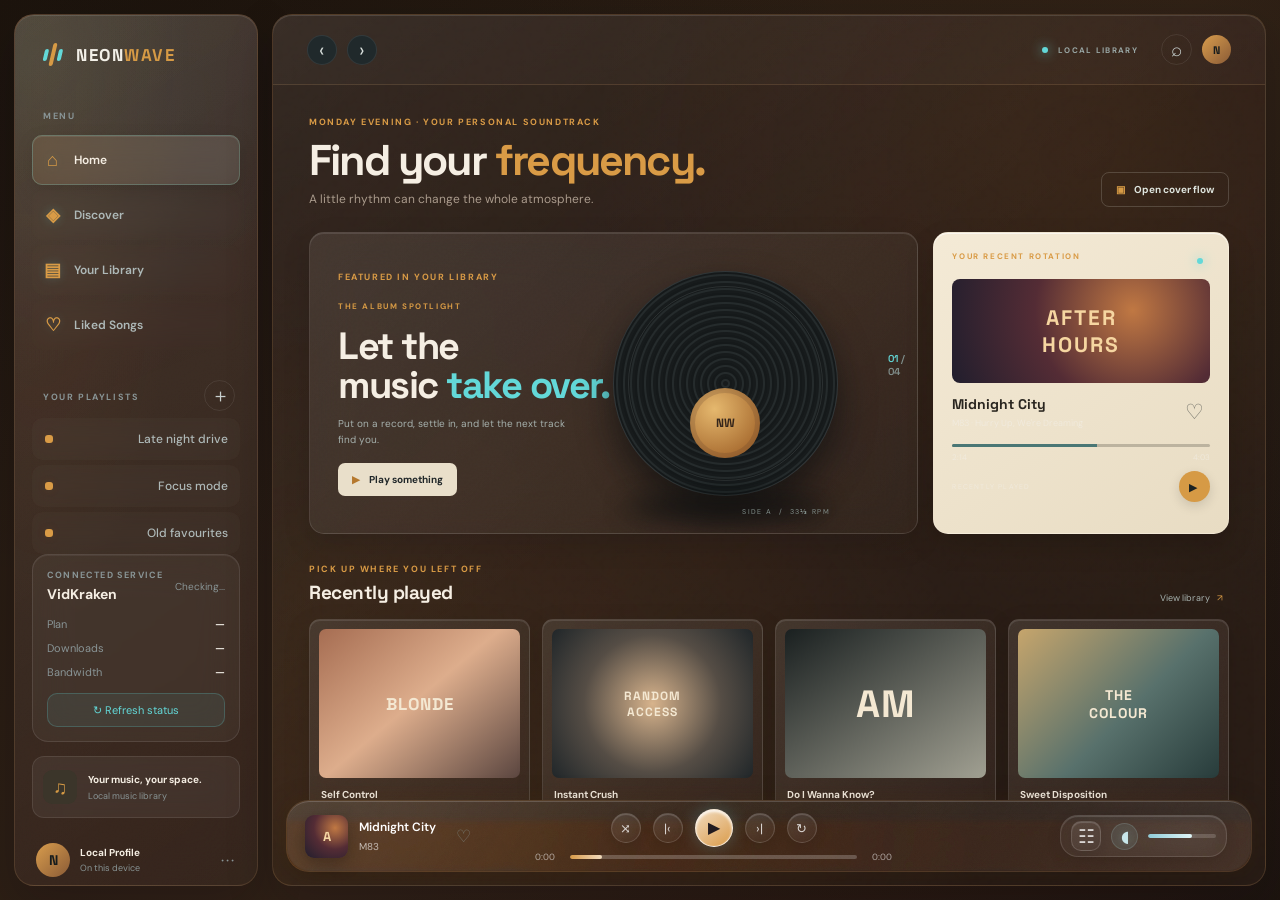
==== commit 91678eb5: "Improve provider architecture and download safety" ====
--- a/frontend/index.html
+++ b/frontend/index.html
@@ -56,266 +56,353 @@
           favourites</button>
       </nav>
 
+
       <div class="sidebar-bottom">
+
+        <!-- VidKraken Connected Service -->
+        <div class="connected-service-card" id="vidkraken-card">
+
+          <div class="connected-service-header">
+            <div>
+              <span class="connected-service-label">CONNECTED SERVICE</span>
+              <strong>VidKraken</strong>
+            </div>
+
+            <span class="service-status" id="vidkraken-status">
+              Checking...
+            </span>
+          </div>
+
+          <div class="connected-service-details">
+
+            <div class="service-detail">
+              <span>Plan</span>
+              <strong id="vidkraken-plan">—</strong>
+            </div>
+
+            <div class="service-detail">
+              <span>Downloads</span>
+              <strong id="vidkraken-downloads">—</strong>
+            </div>
+
+            <div class="service-detail">
+              <span>Bandwidth</span>
+              <strong id="vidkraken-bandwidth">—</strong>
+            </div>
+
+          </div>
+
+          <button class="service-refresh-button" id="refresh-vidkraken" type="button">
+            ↻ Refresh status
+          </button>
+
+          <p class="service-error" id="vidkraken-error" role="status" aria-live="polite"></p>
+
+        </div>
+
+        <!-- Local Music Storage -->
         <div class="storage-card">
           <div class="storage-icon">♫</div>
-          <div><strong>Your music, your space.</strong><span>Local music library</span></div>
-        </div>
+          <div>
+            <strong>Your music, your space.</strong>
+            <span>Local music library</span>
+          </div>
+        </div>
+
+        <!-- Local Profile -->
         <button class="profile-button">
           <span class="avatar">N</span>
-          <span class="profile-copy"><strong>Local Profile</strong><small>On this device</small></span>
+          <span class="profile-copy">
+            <strong>Local Profile</strong>
+            <small>On this device</small>
+          </span>
           <span class="more-dots">···</span>
         </button>
-      </div>
-    </aside>
-
-    <main class="main-panel">
-      <header class="topbar">
-        <div class="history-controls">
-          <button class="round-button" aria-label="Go back">‹</button>
-          <button class="round-button" aria-label="Go forward">›</button>
-        </div>
-        <div class="topbar-right">
-          <span class="local-indicator"><i></i> LOCAL LIBRARY</span>
-          <button class="icon-button" aria-label="Search">⌕</button>
-          <button class="avatar small-avatar" aria-label="Profile">N</button>
-        </div>
-      </header>
-
-      <section class="page-content" id="page-home">
-        <div class="welcome-row">
+
+      </div>
+  </aside>
+
+  <main class="main-panel">
+    <header class="topbar">
+      <div class="history-controls">
+        <button class="round-button" aria-label="Go back">‹</button>
+        <button class="round-button" aria-label="Go forward">›</button>
+      </div>
+      <div class="topbar-right">
+        <span class="local-indicator"><i></i> LOCAL LIBRARY</span>
+        <button class="icon-button" aria-label="Search">⌕</button>
+        <button class="avatar small-avatar" aria-label="Profile">N</button>
+      </div>
+    </header>
+
+    <section class="page-content" id="page-home">
+      <div class="welcome-row">
+        <div>
+          <p class="eyebrow">MONDAY EVENING · YOUR PERSONAL SOUNDTRACK</p>
+          <h1>Find your <span>frequency.</span></h1>
+          <p class="subheading">A little rhythm can change the whole atmosphere.</p>
+        </div>
+        <button class="outline-button" id="open-cover-flow"><span>▣</span> Open cover flow</button>
+      </div>
+
+      <div class="feature-grid">
+        <article class="vinyl-feature">
+          <div class="feature-copy">
+            <p class="eyebrow light-eyebrow">FEATURED IN YOUR LIBRARY</p>
+            <span class="feature-kicker">THE ALBUM SPOTLIGHT</span>
+            <h2>Let the<br>music <em>take over.</em></h2>
+            <p class="feature-description">Put on a record, settle in, and let the next track find you.</p>
+            <button class="cream-button" id="play-featured"><span>▶</span> Play something</button>
+          </div>
+          <div class="vinyl-art" aria-label="Decorative vinyl record">
+            <div class="record">
+              <div class="record-grooves"></div>
+              <div class="record-label"><span>NW</span></div>
+            </div>
+            <div class="record-shadow"></div>
+            <span class="art-caption">SIDE A&nbsp; / &nbsp;33⅓ RPM</span>
+          </div>
+          <div class="feature-number">01 <span>/ 04</span></div>
+        </article>
+
+        <article class="now-card">
+          <div class="card-topline"><span class="eyebrow">YOUR RECENT ROTATION</span><span class="live-dot"></span>
+          </div>
+          <div class="mini-cover cover-one"><span>AFTER<br>HOURS</span></div>
+          <div class="now-info">
+            <div>
+              <h3>Midnight City</h3>
+              <p>M83 · Hurry Up, We're Dreaming</p>
+            </div>
+            <button class="heart-button" aria-label="Like song">♡</button>
+          </div>
+          <div class="mini-progress"><span></span></div>
+          <div class="time-row"><span>2:14</span><span>4:03</span></div>
+          <div class="card-play-row"><span>RECENTLY PLAYED</span><button class="play-circle"
+              aria-label="Play">▶</button></div>
+        </article>
+      </div>
+
+      <section class="section-block">
+        <div class="section-heading">
           <div>
-            <p class="eyebrow">MONDAY EVENING · YOUR PERSONAL SOUNDTRACK</p>
-            <h1>Find your <span>frequency.</span></h1>
-            <p class="subheading">A little rhythm can change the whole atmosphere.</p>
-          </div>
-          <button class="outline-button" id="open-cover-flow"><span>▣</span> Open cover flow</button>
-        </div>
-
-        <div class="feature-grid">
-          <article class="vinyl-feature">
-            <div class="feature-copy">
-              <p class="eyebrow light-eyebrow">FEATURED IN YOUR LIBRARY</p>
-              <span class="feature-kicker">THE ALBUM SPOTLIGHT</span>
-              <h2>Let the<br>music <em>take over.</em></h2>
-              <p class="feature-description">Put on a record, settle in, and let the next track find you.</p>
-              <button class="cream-button" id="play-featured"><span>▶</span> Play something</button>
-            </div>
-            <div class="vinyl-art" aria-label="Decorative vinyl record">
-              <div class="record">
-                <div class="record-grooves"></div>
-                <div class="record-label"><span>NW</span></div>
-              </div>
-              <div class="record-shadow"></div>
-              <span class="art-caption">SIDE A&nbsp; / &nbsp;33⅓ RPM</span>
-            </div>
-            <div class="feature-number">01 <span>/ 04</span></div>
+            <p class="eyebrow">PICK UP WHERE YOU LEFT OFF</p>
+            <h2>Recently played</h2>
+          </div>
+          <button class="text-button" data-page="library">View library <span>↗</span></button>
+        </div>
+        <div class="recent-grid">
+          <article class="music-tile">
+            <div class="tile-cover cover-two"><span>BLONDE</span></div>
+            <div class="tile-meta"><strong>Self Control</strong><span>Frank Ocean</span></div><button class="tile-play"
+              aria-label="Play Self Control">▶</button>
           </article>
-
-          <article class="now-card">
-            <div class="card-topline"><span class="eyebrow">YOUR RECENT ROTATION</span><span class="live-dot"></span>
-            </div>
-            <div class="mini-cover cover-one"><span>AFTER<br>HOURS</span></div>
-            <div class="now-info">
-              <div>
-                <h3>Midnight City</h3>
-                <p>M83 · Hurry Up, We're Dreaming</p>
-              </div>
-              <button class="heart-button" aria-label="Like song">♡</button>
-            </div>
-            <div class="mini-progress"><span></span></div>
-            <div class="time-row"><span>2:14</span><span>4:03</span></div>
-            <div class="card-play-row"><span>RECENTLY PLAYED</span><button class="play-circle"
-                aria-label="Play">▶</button></div>
+          <article class="music-tile">
+            <div class="tile-cover cover-three"><span>RANDOM<br>ACCESS</span></div>
+            <div class="tile-meta"><strong>Instant Crush</strong><span>Daft Punk</span></div><button class="tile-play"
+              aria-label="Play Instant Crush">▶</button>
           </article>
-        </div>
-
-        <section class="section-block">
-          <div class="section-heading">
-            <div>
-              <p class="eyebrow">PICK UP WHERE YOU LEFT OFF</p>
-              <h2>Recently played</h2>
-            </div>
-            <button class="text-button" data-page="library">View library <span>↗</span></button>
-          </div>
-          <div class="recent-grid">
-            <article class="music-tile">
-              <div class="tile-cover cover-two"><span>BLONDE</span></div>
-              <div class="tile-meta"><strong>Self Control</strong><span>Frank Ocean</span></div><button
-                class="tile-play" aria-label="Play Self Control">▶</button>
-            </article>
-            <article class="music-tile">
-              <div class="tile-cover cover-three"><span>RANDOM<br>ACCESS</span></div>
-              <div class="tile-meta"><strong>Instant Crush</strong><span>Daft Punk</span></div><button class="tile-play"
-                aria-label="Play Instant Crush">▶</button>
-            </article>
-            <article class="music-tile">
-              <div class="tile-cover cover-four"><span>AM</span></div>
-              <div class="tile-meta"><strong>Do I Wanna Know?</strong><span>Arctic Monkeys</span></div><button
-                class="tile-play" aria-label="Play Do I Wanna Know">▶</button>
-            </article>
-            <article class="music-tile">
-              <div class="tile-cover cover-five"><span>THE<br>COLOUR</span></div>
-              <div class="tile-meta"><strong>Sweet Disposition</strong><span>The Temper Trap</span></div><button
-                class="tile-play" aria-label="Play Sweet Disposition">▶</button>
-            </article>
-          </div>
-        </section>
-
-        <section class="section-block library-preview">
-          <div class="section-heading">
-            <div>
-              <p class="eyebrow">MADE BY YOU</p>
-              <h2>Your collections</h2>
-            </div>
-            <button class="text-button" data-page="library">Explore all <span>↗</span></button>
-          </div>
-          <div class="collection-row">
-            <button class="collection-card" data-page="liked"><span
-                class="collection-symbol liked-symbol">♡</span><span><strong>Liked Songs</strong><small>Your personal
-                  favourites</small></span><b>→</b></button>
-            <button class="collection-card" data-page="playlist"><span
-                class="collection-symbol playlist-symbol">≋</span><span><strong>Late night drive</strong><small>12
-                  tracks · Playlist</small></span><b>→</b></button>
-            <button class="collection-card" data-page="library"><span
-                class="collection-symbol library-symbol">▤</span><span><strong>All music</strong><small>Your local
-                  collection</small></span><b>→</b></button>
-          </div>
-        </section>
+          <article class="music-tile">
+            <div class="tile-cover cover-four"><span>AM</span></div>
+            <div class="tile-meta"><strong>Do I Wanna Know?</strong><span>Arctic Monkeys</span></div><button
+              class="tile-play" aria-label="Play Do I Wanna Know">▶</button>
+          </article>
+          <article class="music-tile">
+            <div class="tile-cover cover-five"><span>THE<br>COLOUR</span></div>
+            <div class="tile-meta"><strong>Sweet Disposition</strong><span>The Temper Trap</span></div><button
+              class="tile-play" aria-label="Play Sweet Disposition">▶</button>
+          </article>
+        </div>
       </section>
 
-      <section class="page-content alternate-page hidden" id="page-discover">
-        <p class="eyebrow">EXPLORE YOUR SOUND</p>
-        <h1>Discover<span>.</span></h1>
-        <p class="subheading">New corners of your own music collection.</p>
+      <section class="section-block library-preview">
+        <div class="section-heading">
+          <div>
+            <p class="eyebrow">MADE BY YOU</p>
+            <h2>Your collections</h2>
+          </div>
+          <button class="text-button" data-page="library">Explore all <span>↗</span></button>
+        </div>
+        <div class="collection-row">
+          <button class="collection-card" data-page="liked"><span
+              class="collection-symbol liked-symbol">♡</span><span><strong>Liked Songs</strong><small>Your personal
+                favourites</small></span><b>→</b></button>
+          <button class="collection-card" data-page="playlist"><span
+              class="collection-symbol playlist-symbol">≋</span><span><strong>Late night drive</strong><small>12
+                tracks · Playlist</small></span><b>→</b></button>
+          <button class="collection-card" data-page="library"><span
+              class="collection-symbol library-symbol">▤</span><span><strong>All music</strong><small>Your local
+                collection</small></span><b>→</b></button>
+        </div>
+      </section>
+    </section>
+
+    <section class="page-content alternate-page hidden" id="page-discover">
+
+      <p class="eyebrow">EXPLORE YOUR SOUND</p>
+
+      <h1>Discover<span>.</span></h1>
+
+      <p class="subheading">
+        Search for music from across YouTube.
+      </p>
+
+      <!-- ONLINE MUSIC SEARCH -->
+      <form class="online-search" id="online-search-form">
+
+        <input type="search" id="online-search-input" placeholder="Search songs, artists..." autocomplete="off">
+
+        <select id="online-search-provider">
+          <option value="youtube">YouTube</option>
+        </select>
+
+        <button type="submit" id="online-search-button">
+          Search
+        </button>
+
+      </form>
+
+      <!-- SEARCH STATUS -->
+      <p id="online-search-status"></p>
+
+      <!-- SEARCH RESULTS -->
+      <div id="online-search-results"></div>
+      <div id="youtube-player-container" class="youtube-player-container">
+        <div id="youtube-player"></div>
+      </div>
+
+    </section>
+    <section class="page-content alternate-page hidden" id="page-library">
+
+      <p class="eyebrow">ALL YOUR LOCAL TRACKS</p>
+
+      <h1>Your <span>Library.</span></h1>
+
+      <p class="subheading">
+        One home for every track on this device.
+      </p>
+
+      <div class="library-toolbar">
+        <div>
+          <h2>All songs</h2>
+          <span id="library-count">Loading library...</span>
+        </div>
+
+        <button class="outline-button" id="refresh-library">
+          ↻ Refresh
+        </button>
+      </div>
+      <div class="library-search">
+        <span>⌕</span>
+        <input type="search" id="library-search" placeholder="Search songs, artists, or albums..." autocomplete="off">
+      </div>
+      <div class="library-song-list" id="library-song-list">
         <div class="empty-state">
-          <div class="empty-orb">✳</div>
-          <h2>Your next favourite is already here.</h2>
-          <p>Discovery suggestions will appear here as your library grows.</p>
-        </div>
-      </section>
-      <section class="page-content alternate-page hidden" id="page-library">
-
-        <p class="eyebrow">ALL YOUR LOCAL TRACKS</p>
-
-        <h1>Your <span>Library.</span></h1>
-
-        <p class="subheading">
-          One home for every track on this device.
-        </p>
-
-        <div class="library-toolbar">
-          <div>
-            <h2>All songs</h2>
-            <span id="library-count">Loading library...</span>
-          </div>
-
-          <button class="outline-button" id="refresh-library">
-            ↻ Refresh
-          </button>
-        </div>
-        <div class="library-search">
-          <span>⌕</span>
-          <input type="search" id="library-search" placeholder="Search songs, artists, or albums..." autocomplete="off">
-        </div>
-        <div class="library-song-list" id="library-song-list">
-          <div class="empty-state">
-            <div class="empty-orb">♫</div>
-            <h2>Loading your music...</h2>
-            <p>NeonWave is scanning your music folder.</p>
-          </div>
-        </div>
-
-      </section>
-      <section class="page-content alternate-page hidden" id="page-liked">
-        <p class="eyebrow">THE ONES YOU LOVE</p>
-        <h1>Liked <span>Songs.</span></h1>
-        <p class="subheading">Every track worth keeping close.</p>
+          <div class="empty-orb">♫</div>
+          <h2>Loading your music...</h2>
+          <p>NeonWave is scanning your music folder.</p>
+        </div>
+      </div>
+
+    </section>
+    <section class="page-content alternate-page hidden" id="page-liked">
+      <p class="eyebrow">THE ONES YOU LOVE</p>
+      <h1>Liked <span>Songs.</span></h1>
+      <p class="subheading">Every track worth keeping close.</p>
+      <div class="library-toolbar">
+        <div>
+          <h2>Liked Songs</h2>
+          <span id="liked-song-count">0 songs</span>
+        </div>
+      </div>
+
+      <div class="library-song-list" id="liked-song-list">
         <div class="empty-state">
           <div class="empty-orb heart-orb">♡</div>
           <h2>Your favourites live here.</h2>
           <p>Use the heart on a track to add it to this collection.</p>
         </div>
-      </section>
-      <section class="page-content alternate-page hidden" id="page-playlist">
-
-        <p class="eyebrow">YOUR PERSONAL MIX</p>
-
-        <h1 id="playlist-title">Playlists<span>.</span></h1>
-
-        <p class="subheading" id="playlist-description">
-          Your personal music collections.
-        </p>
-
-        <div class="library-toolbar">
-          <div>
-            <h2>Songs</h2>
-            <span id="playlist-song-count">0 songs</span>
-          </div>
-        </div>
-
-        <div class="library-song-list" id="playlist-song-list">
-          <div class="empty-state">
-            <div class="empty-orb">♫</div>
-            <h2>Select a playlist</h2>
-            <p>Choose a playlist from your sidebar.</p>
-          </div>
-        </div>
-
-      </section>
-
-      <section class="cover-flow-page hidden" id="cover-flow">
-        <div class="cover-flow-header"><button class="outline-button" id="close-cover-flow">← Back to home</button><span
-            class="eyebrow">NOW PLAYING · COVER FLOW</span></div>
-        <div class="cover-stage">
-          <div class="flow-cover flow-left">
-            <div class="flow-art art-blue">DEEP<br>BLUE</div>
-          </div>
-          <div class="flow-cover flow-center">
-            <div class="flow-art art-orange">AFTER<br>HOURS</div>
-          </div>
-          <div class="flow-cover flow-right">
-            <div class="flow-art art-pink">SOFT<br>FOCUS</div>
-          </div>
-        </div>
-        <div class="flow-track">
-          <p class="eyebrow">CURRENTLY SELECTED</p>
-          <h2>Midnight City</h2>
-          <p>M83 · Hurry Up, We're Dreaming</p>
-        </div>
-        <div class="flow-controls"><button class="round-button">‹</button><button
-            class="play-circle large-play">▶</button><button class="round-button">›</button></div>
-      </section>
-
-      <footer class="player-bar">
-        <div class="player-track">
-          <div class="player-thumb cover-one">A</div>
-          <div class="player-track-copy"><strong id="player-title">Midnight City</strong><span
-              id="player-artist">M83</span></div>
-          <button class="heart-button" aria-label="Like current song">♡</button>
-        </div>
-        <div class="player-center">
-          <div class="player-buttons">
-            <button id="shuffle-button" aria-label="Shuffle">⤨</button>
-            <button id="previous-button" aria-label="Previous">|‹</button>
-            <button class="play-circle player-play" id="main-play" aria-label="Play or pause">▶</button>
-            <button id="next-button" aria-label="Next">›|</button>
-            <button id="repeat-button" aria-label="Repeat">↻</button>
-          </div>
-          <div class="seek-row">
-            <span id="current-time">0:00</span>
-
-            <div class="seek-track" id="seek-track">
-              <span id="progress-fill"></span>
-            </div>
-
-            <span id="total-time">0:00</span>
-          </div>
-          <div class="player-extra"><button aria-label="Queue">☷</button><span>◖</span>
-            <div class="volume-track"><span></span></div>
-          </div>
-      </footer>
-    </main>
+      </div>
+    </section>
+    <section class="page-content alternate-page hidden" id="page-playlist">
+
+      <p class="eyebrow">YOUR PERSONAL MIX</p>
+
+      <h1 id="playlist-title">Playlists<span>.</span></h1>
+
+      <p class="subheading" id="playlist-description">
+        Your personal music collections.
+      </p>
+
+      <div class="library-toolbar">
+        <div>
+          <h2>Songs</h2>
+          <span id="playlist-song-count">0 songs</span>
+        </div>
+      </div>
+
+      <div class="library-song-list" id="playlist-song-list">
+        <div class="empty-state">
+          <div class="empty-orb">♫</div>
+          <h2>Select a playlist</h2>
+          <p>Choose a playlist from your sidebar.</p>
+        </div>
+      </div>
+
+    </section>
+
+    <section class="cover-flow-page hidden" id="cover-flow">
+      <div class="cover-flow-header"><button class="outline-button" id="close-cover-flow">← Back to home</button><span
+          class="eyebrow">NOW PLAYING · COVER FLOW</span></div>
+      <div class="cover-stage">
+        <div class="flow-cover flow-left">
+          <div class="flow-art art-blue">DEEP<br>BLUE</div>
+        </div>
+        <div class="flow-cover flow-center">
+          <div class="flow-art art-orange">AFTER<br>HOURS</div>
+        </div>
+        <div class="flow-cover flow-right">
+          <div class="flow-art art-pink">SOFT<br>FOCUS</div>
+        </div>
+      </div>
+      <div class="flow-track">
+        <p class="eyebrow">CURRENTLY SELECTED</p>
+        <h2>Midnight City</h2>
+        <p>M83 · Hurry Up, We're Dreaming</p>
+      </div>
+      <div class="flow-controls"><button class="round-button">‹</button><button
+          class="play-circle large-play">▶</button><button class="round-button">›</button></div>
+    </section>
+
+    <footer class="player-bar">
+      <div class="player-track">
+        <div class="player-thumb cover-one">A</div>
+        <div class="player-track-copy"><strong id="player-title">Midnight City</strong><span
+            id="player-artist">M83</span></div>
+        <button class="heart-button" aria-label="Like current song">♡</button>
+      </div>
+      <div class="player-center">
+        <div class="player-buttons">
+          <button id="shuffle-button" aria-label="Shuffle">⤨</button>
+          <button id="previous-button" aria-label="Previous">|‹</button>
+          <button class="play-circle player-play" id="main-play" aria-label="Play or pause">▶</button>
+          <button id="next-button" aria-label="Next">›|</button>
+          <button id="repeat-button" aria-label="Repeat">↻</button>
+        </div>
+        <div class="seek-row">
+          <span id="current-time">0:00</span>
+
+          <div class="seek-track" id="seek-track">
+            <span id="progress-fill"></span>
+          </div>
+
+          <span id="total-time">0:00</span>
+        </div>
+        <div class="player-extra"><button aria-label="Queue">☷</button><span>◖</span>
+          <div class="volume-track"><span></span></div>
+        </div>
+    </footer>
+  </main>
   </div>
   <script src="js/api.js"></script>
   <script src="js/app.js"></script>
--- a/frontend/css/style.css
+++ b/frontend/css/style.css
@@ -3690,3 +3690,108 @@
 .player-bar input[type="range"] {
     accent-color: #a4e8e8;
 }
+
+
+/* ========================================
+   VIDKRAKEN CONNECTED SERVICE
+======================================== */
+
+.connected-service-card {
+    padding: 14px;
+    margin-bottom: 14px;
+
+    background: rgba(255, 255, 255, 0.045);
+    border: 1px solid rgba(255, 255, 255, 0.10);
+    border-radius: 16px;
+
+    backdrop-filter: blur(18px);
+    -webkit-backdrop-filter: blur(18px);
+
+    box-shadow: inset 0 1px 0 rgba(255, 255, 255, 0.06);
+}
+
+.connected-service-header {
+    display: flex;
+    align-items: center;
+    justify-content: space-between;
+    gap: 8px;
+    margin-bottom: 14px;
+}
+
+.connected-service-header > div {
+    display: flex;
+    flex-direction: column;
+    gap: 4px;
+}
+
+.connected-service-label {
+    color: var(--muted);
+    font-size: 9px;
+    letter-spacing: 1.2px;
+    font-weight: 700;
+}
+
+.connected-service-header strong {
+    font-size: 14px;
+}
+
+.service-status {
+    font-size: 10px;
+    color: var(--muted);
+    white-space: nowrap;
+}
+
+.connected-service-details {
+    display: flex;
+    flex-direction: column;
+    gap: 10px;
+}
+
+.service-detail {
+    display: flex;
+    justify-content: space-between;
+    align-items: center;
+    gap: 8px;
+    font-size: 11px;
+}
+
+.service-detail span {
+    color: var(--muted);
+}
+
+.service-detail strong {
+    color: var(--text);
+    font-weight: 600;
+}
+
+.service-refresh-button {
+    width: 100%;
+    margin-top: 14px;
+    padding: 9px;
+
+    border: 1px solid rgba(99, 216, 216, 0.22);
+    border-radius: 10px;
+
+    background: rgba(99, 216, 216, 0.07);
+    color: var(--cyan);
+
+    font-size: 11px;
+    transition: background 0.2s ease;
+}
+
+.service-refresh-button:hover {
+    background: rgba(99, 216, 216, 0.15);
+}
+
+.service-refresh-button:disabled {
+    opacity: 0.5;
+    cursor: wait;
+}
+
+.service-error {
+    display: none;
+    margin: 9px 0 0;
+    color: #ff9999;
+    font-size: 10px;
+    line-height: 1.5;
+}
--- a/frontend/css/components.css
+++ b/frontend/css/components.css
@@ -231,3 +231,638 @@
         transform: translateY(0) scale(1);
     }
 }
+
+
+/* =====================================
+   NEONWAVE - CREATE PLAYLIST GLASS MODAL
+===================================== */
+
+.glass-modal-header {
+    display: flex;
+    align-items: center;
+    justify-content: space-between;
+    margin-bottom: 8px;
+}
+
+.glass-modal-header h2 {
+    margin: 0;
+    color: #72e4d8;
+    font-size: 21px;
+    font-weight: 700;
+}
+
+.glass-modal-close {
+    width: 34px;
+    height: 34px;
+    border-radius: 50%;
+    border: 1px solid rgba(255,255,255,0.2);
+    background: rgba(255,255,255,0.055);
+    color: white;
+    font-size: 23px;
+    cursor: pointer;
+
+    backdrop-filter: blur(12px);
+    -webkit-backdrop-filter: blur(12px);
+
+    transition: 0.25s ease;
+}
+
+.glass-modal-close:hover {
+    background: rgba(255,255,255,0.16);
+    border-color: rgba(255,255,255,0.4);
+}
+
+.glass-modal-description {
+    margin: 0 0 22px;
+    color: rgba(230,245,242,0.7);
+    font-size: 13px;
+    line-height: 1.5;
+}
+
+.glass-modal-input {
+    width: 100%;
+    box-sizing: border-box;
+
+    padding: 14px 16px;
+    border-radius: 13px;
+
+    background: rgba(255,255,255,0.045);
+    border: 1px solid rgba(255,255,255,0.16);
+
+    color: #fff;
+    font-family: inherit;
+    font-size: 14px;
+
+    outline: none;
+
+    backdrop-filter: blur(12px);
+    -webkit-backdrop-filter: blur(12px);
+
+    transition: 0.25s ease;
+}
+
+.glass-modal-input::placeholder {
+    color: rgba(255,255,255,0.42);
+}
+
+.glass-modal-input:focus {
+    background: rgba(255,255,255,0.075);
+    border-color: rgba(114,228,216,0.55);
+    box-shadow: 0 0 18px rgba(114,228,216,0.08);
+}
+
+.glass-modal-error {
+    min-height: 16px;
+    margin: 8px 0 0;
+    color: #ff9999;
+    font-size: 12px;
+}
+
+.glass-modal-actions {
+    display: flex;
+    justify-content: flex-end;
+    gap: 10px;
+    margin-top: 14px;
+}
+
+.glass-modal-button {
+    padding: 11px 17px;
+    border-radius: 12px;
+
+    background: rgba(255,255,255,0.055);
+    border: 1px solid rgba(255,255,255,0.16);
+
+    color: white;
+    font-family: inherit;
+    font-size: 13px;
+    font-weight: 600;
+
+    cursor: pointer;
+    transition: 0.25s ease;
+}
+
+.glass-modal-button:hover {
+    background: rgba(255,255,255,0.14);
+    border-color: rgba(255,255,255,0.35);
+}
+
+.glass-modal-button.primary {
+    background: rgba(114,228,216,0.16);
+    border-color: rgba(114,228,216,0.35);
+    color: #8ff0df;
+}
+
+.glass-modal-button.primary:hover {
+    background: rgba(114,228,216,0.25);
+    border-color: rgba(114,228,216,0.6);
+}
+
+.glass-modal-button:disabled {
+    opacity: 0.5;
+    cursor: not-allowed;
+}
+
+/* =====================================
+   NEONWAVE - DELETE PLAYLIST BUTTON
+===================================== */
+
+.glass-modal-button.danger {
+    background: rgba(255, 85, 85, 0.12);
+    border: 1px solid rgba(255, 100, 100, 0.3);
+    color: #ffaaaa;
+}
+
+.glass-modal-button.danger:hover {
+    background: rgba(255, 85, 85, 0.23);
+    border-color: rgba(255, 100, 100, 0.55);
+}
+
+/* ==========================================
+   NEONWAVE - GLASS TOAST
+========================================== */
+
+.neon-toast {
+    position: fixed;
+    bottom: 100px;
+    left: 50%;
+    z-index: 100000;
+
+    padding: 13px 22px;
+    border-radius: 14px;
+
+    background: rgba(24, 58, 57, 0.72);
+
+    backdrop-filter: blur(24px) saturate(180%);
+    -webkit-backdrop-filter: blur(24px) saturate(180%);
+
+    border: 1px solid rgba(100, 220, 205, 0.25);
+
+    box-shadow:
+        0 10px 35px rgba(0,0,0,0.3),
+        inset 0 1px 1px rgba(255,255,255,0.12);
+
+    color: #8ff0df;
+    font-size: 13px;
+    font-weight: 500;
+
+    opacity: 0;
+    transform: translate(-50%, 12px);
+
+    transition:
+        opacity 0.3s ease,
+        transform 0.3s ease;
+
+    pointer-events: none;
+}
+
+.neon-toast.show {
+    opacity: 1;
+    transform: translate(-50%, 0);
+}
+
+.neon-toast-error {
+    border-color: rgba(255, 100, 100, 0.3);
+    color: #ffaaaa;
+}
+
+.neon-toast-info {
+    border-color: rgba(120, 170, 255, 0.3);
+    color: #a8caff;
+}
+
+/* ==========================================
+   NEONWAVE - HOVER LIKE BUTTON
+========================================== */
+
+.library-track .track-like-button {
+    width: 32px;
+    height: 32px;
+    min-width: 32px;
+
+    display: flex;
+    align-items: center;
+    justify-content: center;
+
+    padding: 0;
+    border: none;
+    border-radius: 50%;
+
+    background: transparent;
+    color: rgba(255, 255, 255, 0.75);
+
+    font-family: inherit;
+    font-size: 23px;
+    font-weight: 400;
+
+    cursor: pointer;
+
+    opacity: 0;
+    transform: scale(0.85);
+
+    transition:
+        opacity 0.2s ease,
+        transform 0.2s ease,
+        color 0.2s ease,
+        background 0.2s ease;
+
+    position: relative;
+}
+
+/* Show button when hovering over a song */
+
+.library-track:hover .track-like-button,
+.library-track .track-like-button:focus-visible {
+    opacity: 1;
+    transform: scale(1);
+}
+
+/* Plus hover */
+
+.library-track .track-like-button:not(.is-liked):hover {
+    color: #ffffff;
+    background: rgba(255, 255, 255, 0.12);
+    transform: scale(1.12);
+}
+
+/* Pink heart */
+
+.library-track .track-like-button.is-liked {
+    color: #ff5c93;
+    font-size: 19px;
+    opacity: 0;
+}
+
+/* Show heart when its row is hovered */
+
+.library-track:hover .track-like-button.is-liked,
+.library-track .track-like-button.is-liked:focus-visible {
+    opacity: 1;
+}
+
+/* Heart hover */
+
+.library-track .track-like-button.is-liked:hover {
+    color: #ff8bb2;
+    transform: scale(1.18);
+}
+
+/* ==========================================
+   HEART SPARKLE ANIMATION
+========================================== */
+
+.track-like-button.like-sparkle {
+    animation: likeHeartPop 0.55s ease;
+}
+
+.track-like-button.like-sparkle::after {
+    content: "✦";
+    position: absolute;
+
+    top: -9px;
+    right: -8px;
+
+    color: #ffb6d0;
+    font-size: 13px;
+
+    pointer-events: none;
+
+    animation: likeSparkle 0.6s ease forwards;
+}
+
+@keyframes likeHeartPop {
+    0% {
+        transform: scale(1);
+    }
+
+    35% {
+        transform: scale(1.45);
+    }
+
+    65% {
+        transform: scale(0.9);
+    }
+
+    100% {
+        transform: scale(1);
+    }
+}
+
+@keyframes likeSparkle {
+    0% {
+        opacity: 0;
+        transform: translate(0, 5px) scale(0.3) rotate(0deg);
+    }
+
+    35% {
+        opacity: 1;
+        transform: translate(3px, -5px) scale(1.2) rotate(45deg);
+    }
+
+    100% {
+        opacity: 0;
+        transform: translate(8px, -13px) scale(0.5) rotate(90deg);
+    }
+}
+
+/* ==========================================
+   LIKED SONGS TOAST NOTIFICATION
+========================================== */
+
+.like-toast-container {
+    position: fixed;
+    bottom: 110px;
+    left: 50%;
+
+    transform: translateX(-50%);
+
+    display: flex;
+    flex-direction: column;
+    gap: 10px;
+
+    z-index: 10000;
+
+    pointer-events: none;
+}
+
+.like-toast {
+    display: flex;
+    align-items: center;
+    gap: 11px;
+
+    padding: 13px 19px;
+
+    border-radius: 15px;
+
+    background: linear-gradient(
+        135deg,
+        rgba(35, 35, 45, 0.88),
+        rgba(20, 25, 35, 0.78)
+    );
+
+    backdrop-filter: blur(24px) saturate(160%);
+    -webkit-backdrop-filter: blur(24px) saturate(160%);
+
+    border: 1px solid rgba(255, 255, 255, 0.15);
+
+    box-shadow:
+        0 12px 35px rgba(0, 0, 0, 0.3),
+        inset 0 1px 1px rgba(255, 255, 255, 0.12);
+
+    color: #f5f5f7;
+
+    font-size: 13px;
+    font-weight: 500;
+
+    opacity: 0;
+    transform: translateY(12px) scale(0.96);
+
+    transition:
+        opacity 0.25s ease,
+        transform 0.25s ease;
+}
+
+.like-toast.show {
+    opacity: 1;
+    transform: translateY(0) scale(1);
+}
+
+.like-toast .toast-heart {
+    color: #ff5c93;
+    font-size: 19px;
+}
+
+
+/* ==========================================
+   NEONWAVE - ONLINE MUSIC DISCOVER
+========================================== */
+
+#page-discover {
+    padding-bottom: 130px;
+}
+
+/* Search bar */
+
+.online-search {
+    display: flex;
+    align-items: center;
+    gap: 12px;
+    width: 100%;
+    max-width: 680px;
+    margin: 30px 0 18px;
+    padding: 8px;
+    border: 1px solid rgba(255, 255, 255, 0.12);
+    border-radius: 18px;
+    background: rgba(255, 255, 255, 0.055);
+    backdrop-filter: blur(24px);
+    -webkit-backdrop-filter: blur(24px);
+    box-shadow:
+        0 8px 30px rgba(0, 0, 0, 0.16),
+        inset 0 1px rgba(255, 255, 255, 0.07);
+    transition: border-color 0.25s, box-shadow 0.25s;
+}
+
+.online-search:focus-within {
+    border-color: rgba(142, 117, 255, 0.65);
+    box-shadow:
+        0 0 0 4px rgba(142, 117, 255, 0.09),
+        0 12px 35px rgba(0, 0, 0, 0.2);
+}
+
+#online-search-input {
+    flex: 1;
+    min-width: 0;
+    height: 48px;
+    padding: 0 16px;
+    border: none;
+    outline: none;
+    color: #f4f1ff;
+    background: transparent;
+    font: inherit;
+    font-size: 14px;
+}
+
+#online-search-input::placeholder {
+    color: rgba(225, 220, 245, 0.45);
+}
+
+#online-search-input::-webkit-search-cancel-button {
+    cursor: pointer;
+}
+
+#online-search-button {
+    height: 46px;
+    padding: 0 25px;
+    border: 1px solid rgba(255, 255, 255, 0.2);
+    border-radius: 13px;
+    color: #fff;
+    background: linear-gradient(135deg, #987cff, #7356d9);
+    font: inherit;
+    font-size: 13px;
+    font-weight: 700;
+    cursor: pointer;
+    box-shadow: 0 5px 18px rgba(126, 93, 226, 0.25);
+    transition: transform 0.2s, filter 0.2s;
+}
+
+#online-search-button:hover {
+    filter: brightness(1.15);
+    transform: translateY(-1px);
+}
+
+#online-search-button:disabled {
+    opacity: 0.55;
+    cursor: wait;
+    transform: none;
+}
+
+/* Search status */
+
+#online-search-status {
+    min-height: 22px;
+    margin: 12px 0 20px;
+    color: rgba(218, 213, 238, 0.6);
+    font-size: 12px;
+    letter-spacing: 0.3px;
+}
+
+/* Results grid */
+
+#online-search-results {
+    display: grid;
+    grid-template-columns: repeat(2, minmax(0, 1fr));
+    gap: 14px;
+    width: 100%;
+    margin-top: 10px;
+}
+
+/* Individual result card */
+
+.online-song-card {
+    display: flex;
+    align-items: center;
+    gap: 15px;
+    min-width: 0;
+    padding: 13px;
+    border: 1px solid rgba(255, 255, 255, 0.075);
+    border-radius: 17px;
+    background:
+        linear-gradient(
+            135deg,
+            rgba(255, 255, 255, 0.075),
+            rgba(255, 255, 255, 0.025)
+        );
+    backdrop-filter: blur(20px);
+    -webkit-backdrop-filter: blur(20px);
+    box-shadow:
+        0 8px 25px rgba(0, 0, 0, 0.12),
+        inset 0 1px rgba(255, 255, 255, 0.035);
+    transition:
+        transform 0.25s ease,
+        background 0.25s ease,
+        border-color 0.25s ease,
+        box-shadow 0.25s ease;
+    overflow: hidden;
+}
+
+.online-song-card:hover {
+    transform: translateY(-3px);
+    border-color: rgba(160, 137, 255, 0.35);
+    background:
+        linear-gradient(
+            135deg,
+            rgba(151, 125, 255, 0.14),
+            rgba(255, 255, 255, 0.045)
+        );
+    box-shadow:
+        0 12px 30px rgba(0, 0, 0, 0.2),
+        0 0 20px rgba(133, 105, 255, 0.07);
+}
+
+/* Thumbnail */
+
+.online-song-thumbnail {
+    flex: 0 0 100px;
+    width: 100px;
+    height: 68px;
+    object-fit: cover;
+    border-radius: 11px;
+    background: linear-gradient(135deg, #303047, #62518d);
+}
+
+/* Song information */
+
+.online-song-information {
+    display: flex;
+    flex: 1;
+    flex-direction: column;
+    gap: 7px;
+    min-width: 0;
+}
+
+.online-song-information strong {
+    overflow: hidden;
+    color: #f4f0ff;
+    font-family: "Space Grotesk", sans-serif;
+    font-size: 13px;
+    font-weight: 600;
+    line-height: 1.4;
+    display: -webkit-box;
+    -webkit-line-clamp: 2;
+    -webkit-box-orient: vertical;
+}
+
+.online-song-information span {
+    overflow: hidden;
+    color: rgba(215, 210, 235, 0.58);
+    font-size: 11px;
+    text-overflow: ellipsis;
+    white-space: nowrap;
+}
+
+/* Provider label */
+
+.online-song-provider {
+    align-self: flex-start;
+    flex-shrink: 0;
+    padding: 5px 8px;
+    border: 1px solid rgba(255, 100, 100, 0.16);
+    border-radius: 7px;
+    color: #ff9696;
+    background: rgba(255, 80, 80, 0.07);
+    font-size: 8px;
+    font-weight: 700;
+    letter-spacing: 0.8px;
+}
+
+/* Responsive */
+
+@media (max-width: 850px) {
+    #online-search-results {
+        grid-template-columns: 1fr;
+    }
+}
+
+@media (max-width: 500px) {
+    .online-song-card {
+        gap: 11px;
+        padding: 10px;
+    }
+
+    .online-song-thumbnail {
+        flex-basis: 78px;
+        width: 78px;
+        height: 58px;
+    }
+
+    .online-song-provider {
+        display: none;
+    }
+
+    .online-search {
+        gap: 5px;
+    }
+
+    #online-search-button {
+        padding: 0 15px;
+    }
+}
